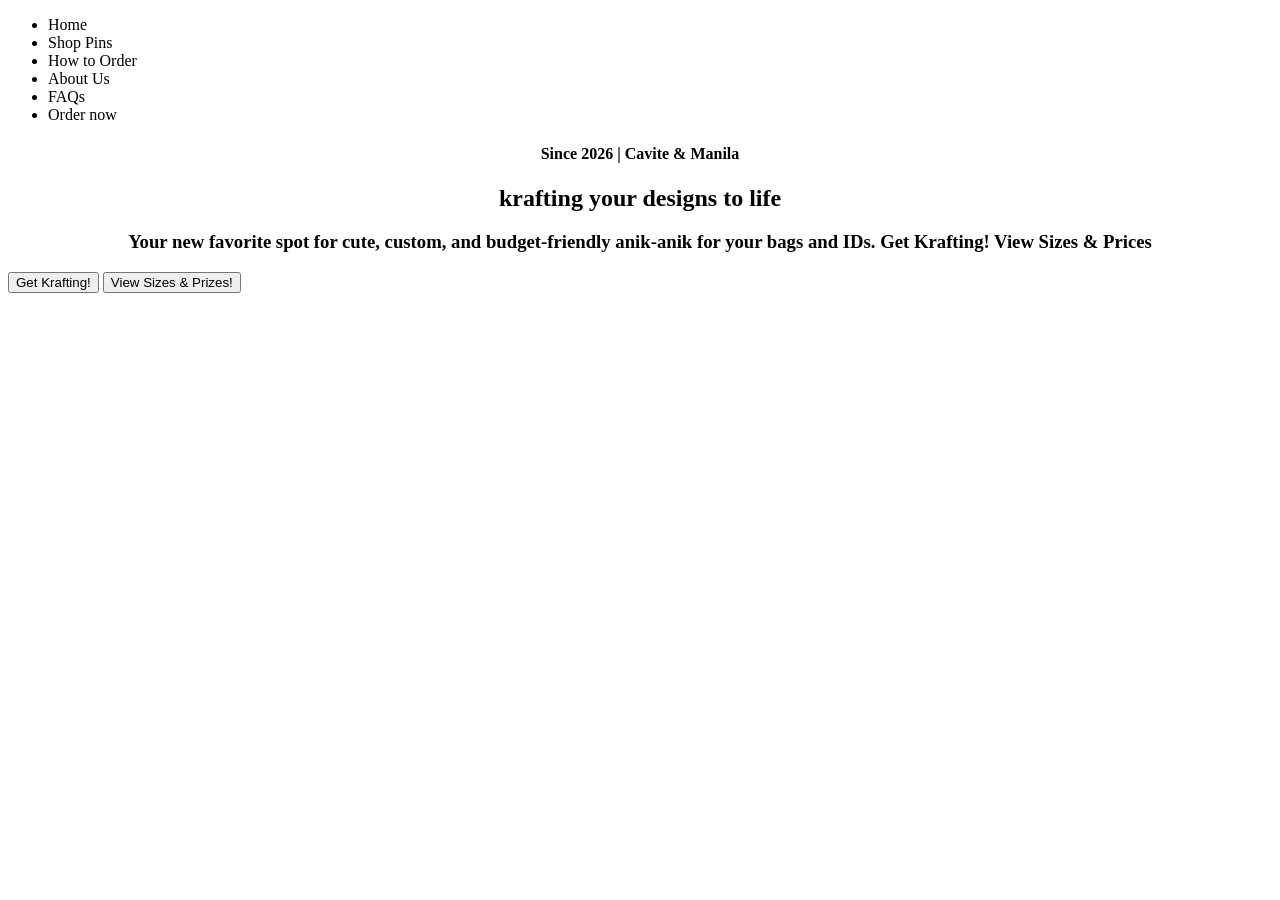
==== index.html @ 470f443e "Created HTML for 'Home' page + landing pages for navigation" ====
<!DOCTYPE html>
<html lang="en">
<head>
    <meta charset="UTF-8">
    <meta name="viewport" content="width=device-width, initial-scale=1.0">
    <title>kraft n' pins</title>
</head>
<body>
    <header>
        <nav>
            <ul id="navig">
                <li><a href="Home.html"></a>Home</li>
                <li><a href="Shop.html"></a>Shop Pins</li>
                <li><a href="HowOrder.html"></a>How to Order</li>
                <li><a href="About.html"></a>About Us</li>
                <li><a href="FAQ.html"></a>FAQs</li>
                <li><a href="OrderNow.html"></a>Order now</li>
            </ul>
        </nav>
    </header>

    <section>
        <h4 align="center">Since 2026 | Cavite & Manila</h4>
        <h1 align="center">krafting your designs to life</h1>
        <h3 align="center">Your new favorite spot for cute, custom, 
            and budget-friendly anik-anik for your bags and IDs. 
            Get Krafting! View Sizes & Prices</h3>
        <button align="center">Get Krafting!</button>
        <button align="center">View Sizes & Prizes!</button>
    </section>

</body>
</html>
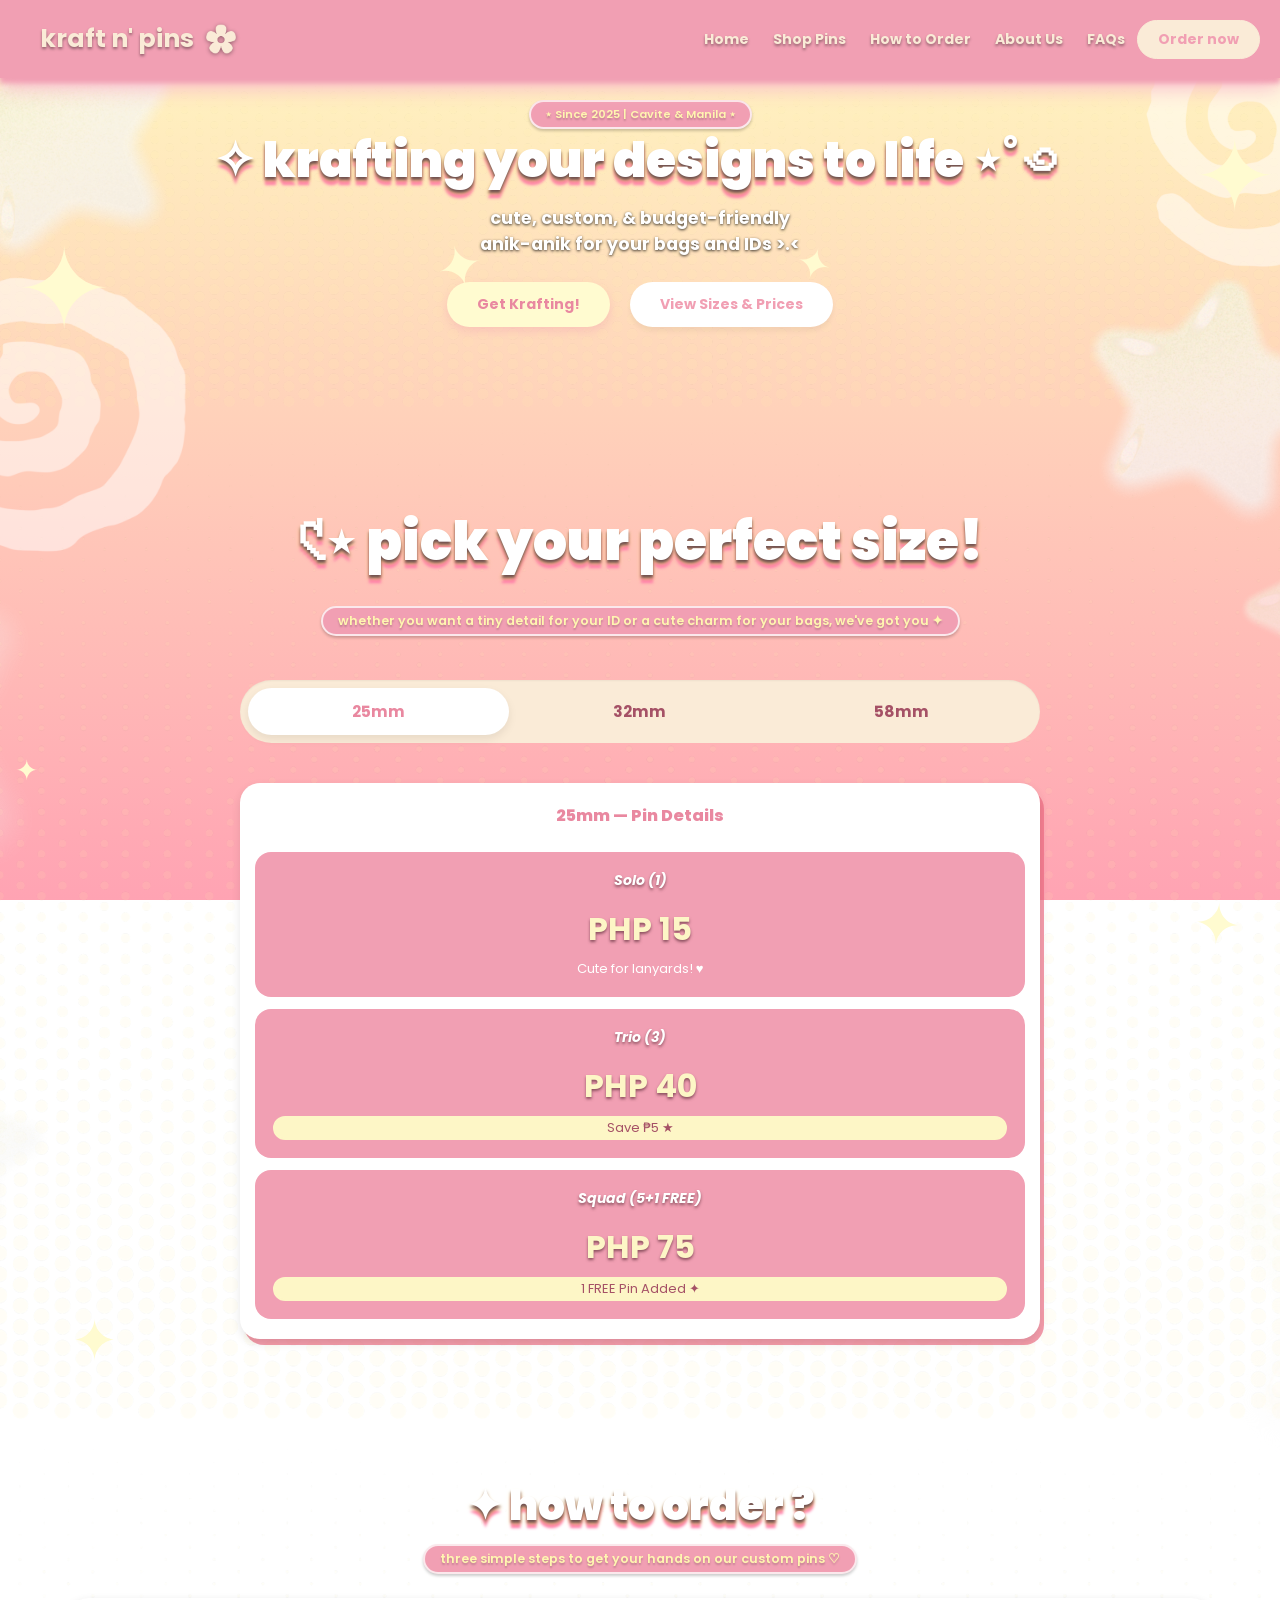
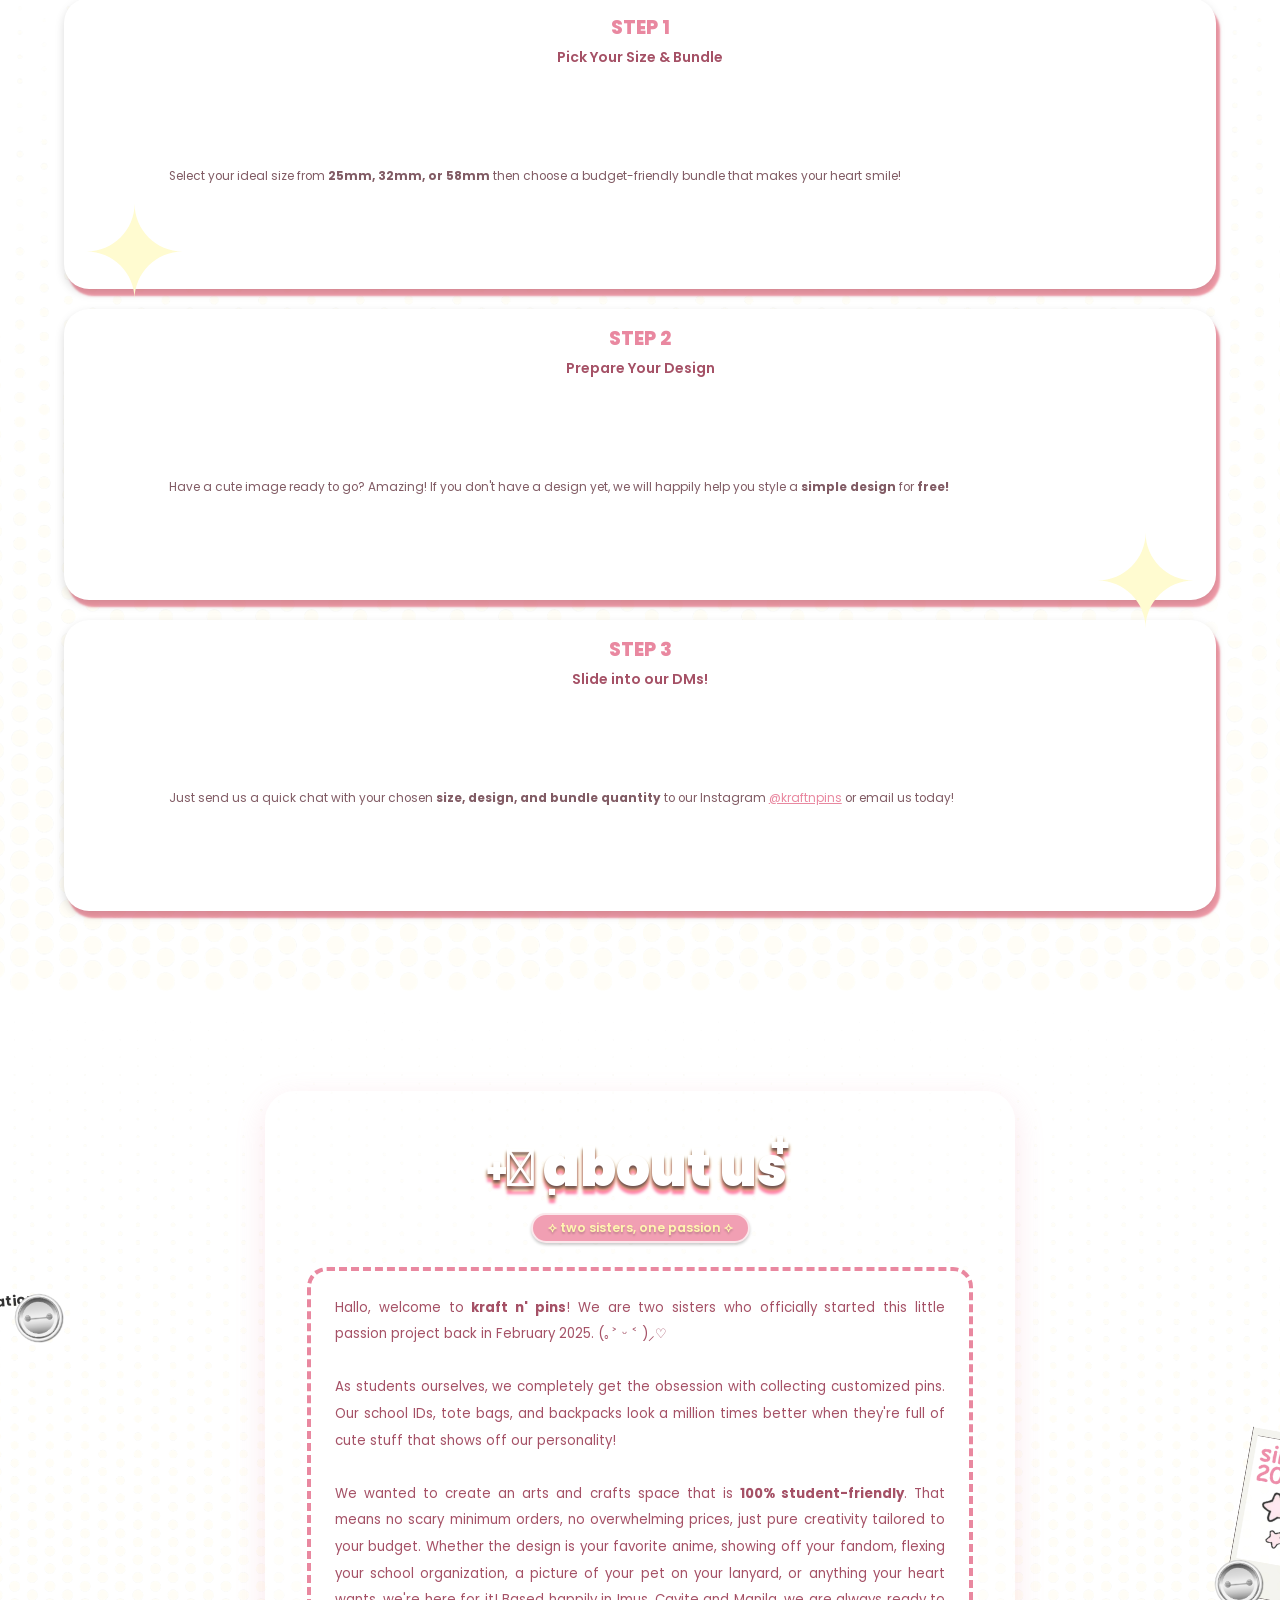
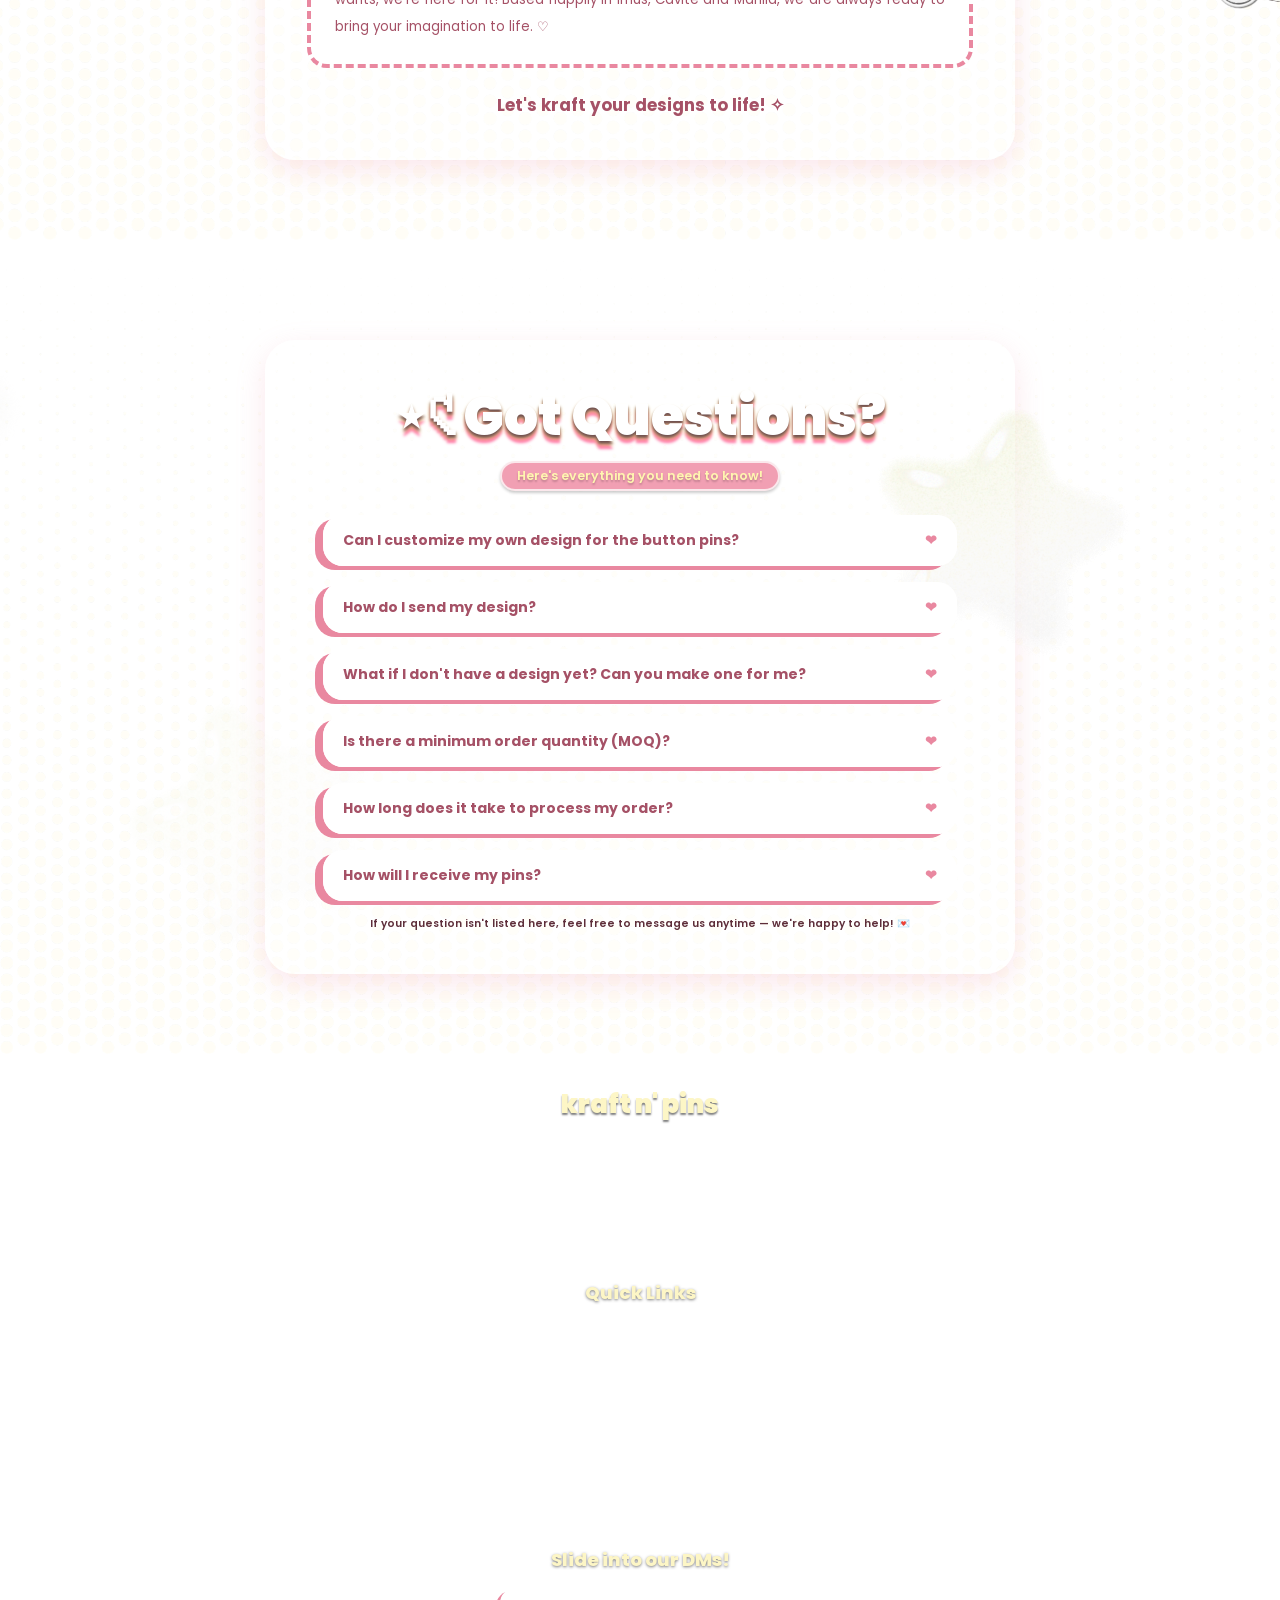
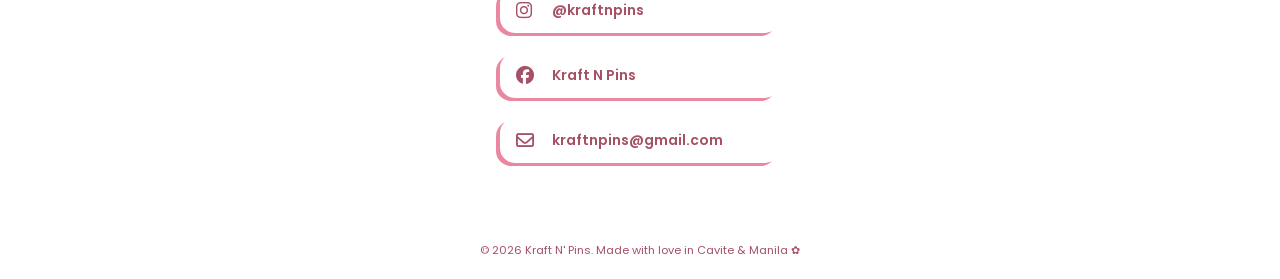
==== commit a0e7078b: "Rename A-Home.html to index.html" ====
--- a/index.html
+++ b/index.html
@@ -4,30 +4,497 @@
     <meta charset="UTF-8">
     <meta name="viewport" content="width=device-width, initial-scale=1.0">
     <title>kraft n' pins</title>
+    <link rel="stylesheet" href="G-design.css">
+    <link href="https://fonts.googleapis.com/css2?family=Poppins:ital,wght@0,100;0,200;0,300;0,400;0,500;0,600;0,700;0,800;0,900;1,100;1,200;1,300;1,400;1,500;1,600;1,700;1,800;1,900&display=swap" rel="stylesheet">
+    <link href="https://fonts.cdnfonts.com/css/new-smile" rel="stylesheet">
+    <link rel="stylesheet" href="https://cdnjs.cloudflare.com/ajax/libs/font-awesome/6.4.0/css/all.min.css">
+    <link rel="icon" type="png" href="images/flower.png">
 </head>
 <body>
+
     <header>
-        <nav>
-            <ul id="navig">
-                <li><a href="Home.html"></a>Home</li>
-                <li><a href="Shop.html"></a>Shop Pins</li>
-                <li><a href="HowOrder.html"></a>How to Order</li>
-                <li><a href="About.html"></a>About Us</li>
-                <li><a href="FAQ.html"></a>FAQs</li>
-                <li><a href="OrderNow.html"></a>Order now</li>
+        <nav class="navbar">
+            <ul>
+                <li>
+                    <a href="#home" id="brandname">
+                        <b>kraft n' pins</b>
+                        <img id="flower-logo" src="images/flower.png" alt="Flower Logo">
+                    </a>
+                </li>
+
+                <li><a href="#home" class="active">Home</a></li>
+                <li><a href="#shop">Shop Pins</a></li>
+                <li><a href="#how-to-order">How to Order</a></li>
+                <li><a href="#about">About Us</a></li>
+                <li><a href="#faq">FAQs</a></li>
+                <li><a href="#how-to-order" id="ordernow">Order now</a></li>
             </ul>
         </nav>
     </header>
-
-    <section>
-        <h4 align="center">Since 2026 | Cavite & Manila</h4>
-        <h1 align="center">krafting your designs to life</h1>
-        <h3 align="center">Your new favorite spot for cute, custom, 
-            and budget-friendly anik-anik for your bags and IDs. 
-            Get Krafting! View Sizes & Prices</h3>
-        <button align="center">Get Krafting!</button>
-        <button align="center">View Sizes & Prizes!</button>
-    </section>
+    
+
+    <main id="home" class="section-container">
+        <div class="bg-deco1">
+            <img src="images/starpic.png" alt="decoration">
+        </div>
+        <div class="bg-deco2">
+            <img src="images/starpic.png" alt="decoration">
+        </div>
+
+        <div class="sparkle-deco1">
+            <svg xmlns="http://www.w3.org/2000/svg" viewBox="0 0 24 24" fill="currentColor">
+                <path d="M12 2c0 5.523 4.477 10 10 10-5.523 0-10 4.477-10 10-0-5.523-4.477-10-10-10 5.523 0 10-4.477 10-10z"/>
+            </svg>
+        </div>
+        <div class="sparkle-deco2">
+            <svg xmlns="http://www.w3.org/2000/svg" viewBox="0 0 24 24" fill="currentColor">
+                <path d="M12 2c0 5.523 4.477 10 10 10-5.523 0-10 4.477-10 10-0-5.523-4.477-10-10-10 5.523 0 10-4.477 10-10z"/>
+            </svg>
+        </div>
+        <div class="sparkle-big3">
+            <svg xmlns="http://www.w3.org/2000/svg" viewBox="0 0 24 24" fill="currentColor">
+                <path d="M12 2c0 5.523 4.477 10 10 10-5.523 0-10 4.477-10 10-0-5.523-4.477-10-10-10 5.523 0 10-4.477 10-10z"/>
+            </svg>
+        </div>
+        
+        <div class="sparkle-big4">
+            <svg xmlns="http://www.w3.org/2000/svg" viewBox="0 0 24 24" fill="currentColor">
+                <path d="M12 2c0 5.523 4.477 10 10 10-5.523 0-10 4.477-10 10-0-5.523-4.477-10-10-10 5.523 0 10-4.477 10-10z"/>
+            </svg>
+        </div>
+
+        <div class="swirl-deco1">
+            <img src="images/swirl.png" alt="decoration">
+        </div>
+
+        <div class="swirl-deco2">
+            <img src="images/swirl.png" alt="decoration">
+        </div>
+
+        <section class="hero-content">
+            <h4 class="est"> ⋆  Since 2025 | Cavite & Manila  ⋆ </h4>
+            <h1 class="heading">✧ krafting your designs to life ⋆˚꩜</h1>
+            <h3 class="description"> cute, custom, & budget-friendly 
+            <br> anik-anik for your bags and IDs >.< </h3>
+
+            <div class="button-container">
+                <a href="#how-to-order" class="btn btn-yellow">Get Krafting!</a>
+                <a href="#shop" class="btn btn-white">View Sizes & Prices</a>
+            </div>
+        </section> 
+    </main>
+
+    <main id="shop" class="section-container">
+        <section class="shop">
+            <h1 class="heading-secondary"> 𑣲⋆ pick your perfect size!</h1>
+            <h4 class="subheading-text">whether you want a tiny detail for your ID or a cute charm for your bags, we've got you ✦</h4>
+            
+            <!--BACKGROUND DESIGNS (SHOP PINS)-->
+
+            <div class="star-shop">
+                <img src="images/starpic.png" alt="decoration">
+            </div>
+
+            <div class="star2-shop">
+                <img src="images/starpic.png" alt="decoration">
+            </div>
+
+            <div class="star3-shop">
+                <img src="images/starpic.png" alt="decoration">
+            </div>
+
+            <div class="star4-shop">
+                <img src="images/starpic.png" alt="decoration">
+            </div>
+
+            <div class="sparkle-shop">
+                <svg xmlns="http://www.w3.org/2000/svg" viewBox="0 0 24 24" fill="currentColor">
+                    <path d="M12 2c0 5.523 4.477 10 10 10-5.523 0-10 4.477-10 10-0-5.523-4.477-10-10-10 5.523 0 10-4.477 10-10z"/>
+                </svg>
+            </div>
+
+            <div class="sparkle2-shop">
+                <svg xmlns="http://www.w3.org/2000/svg" viewBox="0 0 24 24" fill="currentColor">
+                    <path d="M12 2c0 5.523 4.477 10 10 10-5.523 0-10 4.477-10 10-0-5.523-4.477-10-10-10 5.523 0 10-4.477 10-10z"/>
+                </svg>
+            </div>
+
+            <div class="sparkle3-shop">
+                <svg xmlns="http://www.w3.org/2000/svg" viewBox="0 0 24 24" fill="currentColor">
+                    <path d="M12 2c0 5.523 4.477 10 10 10-5.523 0-10 4.477-10 10-0-5.523-4.477-10-10-10 5.523 0 10-4.477 10-10z"/>
+                </svg>
+            </div>
+
+            <div class="sparkle4-shop">
+                <svg xmlns="http://www.w3.org/2000/svg" viewBox="0 0 24 24" fill="currentColor">
+                    <path d="M12 2c0 5.523 4.477 10 10 10-5.523 0-10 4.477-10 10-0-5.523-4.477-10-10-10 5.523 0 10-4.477 10-10z"/>
+                </svg>
+            </div>
+
+            <div class="sizes">
+                <div class="radio-25">
+                    <input type="radio" id="25" name="size" value="25" checked>
+                    <label for="25">25mm</label>
+                </div>
+
+                <div class="radio-32">
+                    <input type="radio" id="32" name="size" value="32">
+                    <label for="32">32mm</label>
+                </div>
+
+                <div class="radio-58">
+                    <input type="radio" id="58" name="size" value="58">
+                    <label for="58">58mm</label>
+                </div>
+            </div>
+
+            <div class="sizes-popup">
+                <div class="pop-box pop-25">
+                    <h3>25mm — Pin Details</h3>
+
+                <div class="qty-box">
+                    <!--SOLO BOX-->
+                    <div class="pop-25-solo">
+                        <p id="qty"><b>Solo (1)</b></p>
+                        <p id="amount">PHP 15</p>
+                        <p id="qty-descrip">Cute for lanyards! ♥ </p>
+                    </div>
+
+                    <!--TRIO BOX-->
+                    <div class="pop-25-trio">
+                        <p id="qty"><b>Trio (3)</b></p>
+                        <p id="amount">PHP 40</p>
+                        <p id="savings"> Save ₱5 ★ </p>
+                    </div>
+
+                    <!--SQUAD BOX-->
+                    <div class="pop-25-squad">
+                        <p id="qty"><b>Squad (5+1 FREE)</b></p>
+                        <p id="amount">PHP 75</p>
+                        <p id="savings"> 1 FREE Pin Added ✦ </p>
+                    </div>
+                </div>
+
+                </div>
+
+
+                <div class="pop-box pop-32">
+                    <h3>32mm — Pin Details</h3>
+                
+                <div class="qty-box">
+                    <!--SOLO BOX-->
+                    <div class="pop-32-solo">
+                        <p id="qty"><b>Solo (1)</b></p>
+                        <p id="amount">PHP 20</p>
+                        <p id="qty-descrip">For your IDs & bags! ♥ </p>
+                    </div>
+
+                    <!--DUO BOX-->
+                    <div class="pop-32-duo">
+                        <p id="qty"><b>Duo (2)</b></p>
+                        <p id="amount">PHP 35</p>
+                        <p id="savings"> Save ₱5 ★ </p>
+                    </div>
+
+                    <!--SQUAD BOX-->
+                    <div class="pop-32-squad">
+                        <p id="qty"><b>Squad (5+1 FREE)</b></p>
+                        <p id="amount">PHP 100</p>
+                        <p id="savings"> 1 FREE Pin Added ✦ </p>
+                    </div>
+                </div>
+
+                </div>
+
+                <div class="pop-box pop-58">
+                    <h3>58mm — Pin Details</h3>
+                    
+                    <div class="qty-box">
+                    <!--SOLO BOX-->
+                    <div class="pop-58-solo">
+                        <p id="qty"><b>Solo (1)</b></p>
+                        <p id="amount">PHP 25</p>
+                        <p id="qty-descrip">Perfect for backpacks! ♥ </p>
+                    </div>
+
+                    <!--DUO BOX-->
+                    <div class="pop-58-duo">
+                        <p id="qty"><b>Duo (2)</b></p>
+                        <p id="amount">PHP 45</p>
+                        <p id="savings"> Save ₱5 ★ </p>
+                    </div>
+
+                    <!--SQUAD BOX-->
+                    <div class="pop-58-squad">
+                        <p id="qty"><b>Squad (5+1 FREE)</b></p>
+                        <p id="amount">PHP 125</p>
+                        <p id="savings"> 1 FREE Pin Added ✦ </p>
+                    </div>
+                </div>
+                </div>
+                
+            </div>
+        </section>
+    </main>
+
+    <main id="how-to-order" class="section-container order-layout">
+        <section class="order-intro">
+            <h1 class="how-to-order-title">✦  how to order ?</h1>
+            <h4 class="how-to-order-badge">three simple steps to get your hands on our custom pins ♡ </h4>
+        </section>
+
+            <div class="swirl-order">
+                <img src="images/swirl.png" alt="decoration">
+            </div>
+
+            <div class="swirl2-order">
+                <img src="images/swirl.png" alt="decoration">
+            </div>
+
+            <div class="sparkle-order">
+                <svg xmlns="http://www.w3.org/2000/svg" viewBox="0 0 24 24" fill="currentColor">
+                    <path d="M12 2c0 5.523 4.477 10 10 10-5.523 0-10 4.477-10 10-0-5.523-4.477-10-10-10 5.523 0 10-4.477 10-10z"/>
+                </svg>
+            </div>
+
+            <div class="sparkle2-order">
+                <svg xmlns="http://www.w3.org/2000/svg" viewBox="0 0 24 24" fill="currentColor">
+                    <path d="M12 2c0 5.523 4.477 10 10 10-5.523 0-10 4.477-10 10-0-5.523-4.477-10-10-10 5.523 0 10-4.477 10-10z"/>
+                </svg>
+            </div>
+
+            <div class="pinkpin-order">
+                <img src="images/pinkpin.png" alt="decoration">
+            </div>
+
+            <div class="yellowpin-order">
+                <img src="images/yellowpin.png" alt="decoration">
+            </div>
+        
+        <section class="circle-row">
+            <div class="solid-circle">
+                <i class="fa-solid fa-arrow-pointer step-icon"></i>
+            </div>
+            <div class="solid-circle">
+                <i class="fa-solid fa-image step-icon"></i>
+            </div>
+            <div class="solid-circle">
+                <i class="fa-solid fa-paper-plane step-icon"></i>
+            </div>
+        </section>
+        
+        <section class="boxes-row">
+            <div class="box"> 
+                <h3 class="steps">STEP 1</h3>
+                <p class="step-title"> Pick Your Size & Bundle</p>
+                <p class="order-description">Select your ideal size from <b>25mm, 32mm, or 58mm</b> then choose a budget-friendly bundle that makes your heart smile! </p>
+            </div>
+            <div class="box">
+                <h3 class="steps">STEP 2</h3>
+                <p class="step-title">Prepare Your Design</p>
+                <p class="order-description">Have a cute image ready to go? Amazing! If you don't have a design yet, we will happily help you style a <b>simple design</b> for <b>free!</b></p>
+            </div>
+            <div class="box">
+                <h3 class="steps">STEP 3</h3>
+                <p class="step-title">Slide into our DMs!</p>
+                <p class="order-description"> Just send us a quick chat with your chosen <b>size, design, and bundle quantity</b> to our Instagram <a id="socials" href="https://ig.me/m/kraftnpins?text=Hi!%20I'd%20like%20to%20order%20a%20custom%20pin!" target="_blank" rel="noopener noreferrer">@kraftnpins</a> or email us today!</b></p>
+            </div>
+        </section>
+    </main>
+
+    <main id="about" class="section-container text-layout">
+        <section class="center-text-block">
+            <h1 class="heading-secondary">˖𓍢ִ about us ໋</h1>
+            <h4 class="subheading-accent">⟡ two sisters, one passion ⟡</h4>
+            <div class="paragraph-container">
+                <p> Hallo, welcome to <b>kraft n' pins</b>! We are two sisters who officially started this little passion project back in February 2025.  (｡˃ ᵕ ˂ )⸝♡
+                    
+                    <br><br>
+
+                    As students ourselves, we completely get the obsession with collecting customized pins. Our school IDs, tote bags, and backpacks look a million times better when they're full of cute stuff that shows off our personality!
+                    
+                    <br><br>
+                    
+                    We wanted to create an arts and crafts space that is <b>100% student-friendly</b>. That means no scary minimum orders, no overwhelming prices, just pure creativity tailored to your budget.
+                    Whether the design is your favorite anime, showing off your fandom, flexing your school organization, a picture of your pet on your lanyard, or anything your heart wants, we're here for it! Based happily in Imus, Cavite and Manila, we are always ready to bring your imagination to life.</b> ♡
+                </p>
+            </div>
+
+            <p id="end-statement"><b>Let's kraft your designs to life! ✧</p>
+
+            <div class="polaroid-about">
+                <img src="images/polaroid.png" alt="decoration">
+            </div>
+
+            <div class="backpin-about">
+                <img src="images/backpin.png" alt="decoration">
+            </div>
+
+             <div class="backpin2-about">
+                <img src="images/backpin.png" alt="decoration">
+            </div>
+
+            <div class="est-about">
+                <img src="images/est.png" alt="decoration">
+            </div>
+
+            <div class="arrow-about">
+                <img src="images/arrow.png" alt="decoration">
+            </div>
+
+            <div class="arrow2-about">
+                <img src="images/arrow.png" alt="decoration">
+            </div>
+        </section>
+    </main>
+
+    <main id="faq" class="section-container text-layout">
+        <section class="center-text-block">
+            <h1 class="heading-secondary">⋆𑣲 Got Questions?</h1>
+            <h4 class="subheading-accent">Here's everything you need to know!</h4>
+
+            <div class="accordion">
+                <details>
+                    <summary>Can I customize my own design for the button pins?</summary>
+                    <div class="faq-content">
+                        <div class="faq-item">
+                            Absolutely! That's the whole point of this business — to bring your ideas to life! You can send us your <b>own design, logo, photo, or concept</b>, and we'll turn it into a button pin made just for you.
+                        </div>
+                    </div>
+                </details>
+            
+                <details>
+                    <summary>How do I send my design?</summary>
+                    <div class="faq-content">
+                        <div class="faq-item">
+                            You can send your design to our <b>Instagram:<a id="socials" href="https://www.instagram.com/kraftnpins/" target="_blank">@kraftnpins</a> or Email: <a id="socials" href="https://mail.google.com/mail/?view=cm&to=kraftnpins@gmail.com&su=Custom%20Button%20Pins%20Inquiry" target="_blank"><b></b>kraftnpins@gmail.com</b></a>. We accept direct files in PNG, JPEG, or even files stored in Google Drive. Make sure your image is <b>clear and high-quality</b> to get the best results!
+                        </div>
+                    </div>
+                </details>
+
+                <details>
+                    <summary>What if I don't have a design yet? Can you make one for me?</summary>
+                    <div class="faq-content">
+                        <div class="faq-item">
+                            Yes! We offer <b>basic design services for free</b>. Just tell us your concept or theme, and we'll help create it for you. For more <b>complex designs</b>, an <b>additional fee</b> may apply.
+                        </div>
+                    </div>
+                </details>
+
+                <details>
+                    <summary>Is there a minimum order quantity (MOQ)?</summary>
+                    <div class="faq-content">
+                        <div class="faq-item">
+                            <b>No minimum for standard orders</b> — you can order even just one single pin! For <b>bulk/custom event orders</b> (giveaways, school/org merch), message us for discounted bundle pricing!
+                        </div>
+                    </div>
+                </details>
+
+                <details>
+                    <summary>How long does it take to process my order?</summary>
+                    <div class="faq-content">
+                        <div class="faq-item">✦  <b>Standard orders:</b> 1-2 business days. 
+                                            <br>
+                                            ✦  <b>Bulk orders:</b> 5-10 business days (depends on quantity).
+                                            <br>
+                                            ✦  <b>Rush orders?</b> Let us know and we'll try our absolute best to accommodate you!
+                        </div>
+                    </div>
+                </details>
+                
+                <details>
+                    <summary>How will I receive my pins?</summary>
+                    <div class="faq-content">
+                        <div class="faq-item">✦  <b>School/Nearby Meet-ups:</b> Catch us around our regular spots in Imus, Cavite, or Manila for zero-cost handling! 
+                                            <br>
+                                            ✦  <b>Same-Day Couriers:</b> Lalamove or Grab for nearby areas if you need your pins ASAP. 
+                                            <div id="note">❗ <b>NOTE: Shipping or delivery fees are <ins>paid by the buyer</ins> and will vary depending on your location and chosen courier ❗</b></div>
+                        </div>
+                    </div>
+                </details>
+                
+            <h4 class="faq-footer">If your question isn't listed here, feel free to message us anytime — we're happy to help! 💌</h4>
+            
+            <div class="star-faq">
+                <img src="images/starpic.png" alt="decoration">
+            </div>
+
+            <div class="star2-faq">
+                <img src="images/starpic.png" alt="decoration">
+            </div>
+
+            <div class="star3-faq">
+                <img src="images/starpic.png" alt="decoration">
+            </div>
+
+            <div class="star4-faq">
+                <img src="images/starpic.png" alt="decoration">
+            </div>
+
+            <div class="star4-faq">
+                <img src="images/starpic.png" alt="decoration">
+            </div>
+
+            <div class="questionmark-faq">
+                <i class="fa-solid fa-question"></i>
+            </div>
+
+            <div class="questionmark2-faq">
+                <i class="fa-solid fa-question"></i>
+            </div>
+
+
+        </section>
+    </main>
+
+    <footer> 
+        <div class="footer-content">
+            <div class="brandname-details">
+                <a id="brandname-footer" href="#home">kraft n' pins</a>
+                <p>Krafting your designs to life!</p>
+                <p>Budget-friendly custom button pins for students ⋆˙⟡</p>
+                <br>
+                <p id="emoticon">⚞^. .^⚟</p>
+            </div>
+
+            <div class="quick-links">
+                <p class="name-footer">Quick Links</p>
+                <ul>
+                    <li><a href="#home">Home</a></li>
+                    <li><a href="#shop">Shop Pins</a></li>
+                    <li><a href="#how-to-order">How to Order</a></li>
+                    <li><a href="#about">About Us</a></li>
+                    <li><a href="#faq">FAQs</a></li>
+                </ul>
+            </div>
+
+            <div class="social-details">
+                <p class="name-footer">Slide into our DMs!</p>
+                <ul>
+                    <li class="contacts-item">
+                        <a href="https://www.instagram.com/kraftnpins/" target="_blank" rel="noopener noreferrer">
+                            <i class="fa-brands fa-instagram"></i>@kraftnpins
+                        </a>
+                    </li>
+                    <li class="contacts-item">
+                        <a href="https://www.facebook.com/profile.php?id=61579413127452" target="_blank" rel="noopener noreferrer">
+                            <i class="fa-brands fa-facebook"></i>Kraft N Pins
+                        </a>
+                    </li>
+                    <li class="contacts-item">
+                        <a href="https://mail.google.com/mail/?view=cm&to=kraftnpins@gmail.com&su=Custom%20Button%20Pins%20Inquiry" target="_blank" rel="noopener noreferrer">
+                            <i class="fa-regular fa-envelope"></i>kraftnpins@gmail.com
+                        </a>
+                    </li>
+                </ul>
+            </div>
+        </div>
+
+        <div class="footer-end">
+            <p>© 2026 Kraft N' Pins. Made with love in Cavite & Manila ✿</p>
+        </div>
+    </footer>
+    
 
 </body>
-</html>+</html>
--- a/G-design.css
+++ b/G-design.css
@@ -0,0 +1,1780 @@
+/* GLOBAL STYLES */
+* {
+    box-sizing: border-box; 
+    margin: 0;
+    padding: 0;
+}
+
+html {
+    scroll-behavior: smooth;
+    font-size: 16px; 
+    
+    /* 1. FIX: Keeps the layout perfectly locked horizontally */
+    overflow-x: hidden; 
+}
+
+body {
+    background-image: linear-gradient(#fff9c0, #ffa3b3);
+    background-attachment: fixed;
+    font-family: "Poppins", sans-serif;
+    
+    /* 2. FIX: Safety fallback to kill the jumping horizontal scrollbar completely */
+    overflow-x: hidden; 
+    width: 100%;
+}
+
+/* NAVBAR */
+
+header {
+    position: fixed;
+    top: 0;
+    left: 0;
+    width: 100%;
+    z-index: 1000;
+}
+
+.navbar ul {
+    list-style-type: none;
+    background-color: #f19fb3;
+    box-shadow: 0px 5px 5px #f19fb3, 0px 10px 20px #fabbcb;
+    margin: 0;
+    padding: 0 20px; 
+    display: flex; 
+    align-items: center;
+}
+
+.navbar ul li:first-child {
+    font-size: 25px;
+    margin-right: auto;
+    font-weight: 200;
+    text-shadow: 2px 2px 2px rgba(0, 0, 0, 0.5);
+}
+
+#brandname {
+    display: flex;
+    align-items: center; 
+    text-decoration: none;
+    gap: 12px; 
+    padding: 20px;
+}
+
+#brandname:hover {
+    background-color: transparent; 
+    transform: scale(1.08);
+    
+}
+
+#flower-logo {
+    display: block;
+    width: 30px;
+    height: auto;
+    filter: drop-shadow(0px 1px 2px rgba(0, 0, 0, 0.397)); 
+    animation: myRotate 5s linear infinite;
+}
+
+@keyframes myRotate {
+    0% { 
+        transform: rotate(0deg); 
+    }
+    100% { 
+        transform: rotate(360deg); 
+    } 
+}
+
+.navbar a {
+    color: antiquewhite;
+    text-decoration: none;
+    text-shadow: 0px 2px 3px rgba(0, 0, 0, 0.397);
+    font-weight: 700;
+    padding: 20px;
+    display: block;
+    text-align: center;
+    transition: transform 0.2s ease;
+}
+
+.navbar a:hover {
+    transform: scale(1.05);
+    color: #fdf6c6;
+    text-shadow: 0px 2px 3px rgba(0, 0, 0, 0.397);
+}
+
+#ordernow {
+    color: #f19fb3;
+    text-shadow: none;
+    border: 1px solid #faebd7;
+    background-color: antiquewhite;
+    border-radius: 50px;
+    padding: 8px 20px;
+    display: inline-block;
+}
+
+#ordernow:hover {
+    color: #f19fb3;
+    text-shadow: none;
+    border: 1px solid rgb(255, 255, 255);
+    background-color: rgb(255, 255, 255);
+    box-shadow: 0px 2px 3px rgba(0, 0, 0, 0.2);
+}
+
+/* COMPONENT SECTION CONTAINER */
+.section-container {
+    display: flex;
+    justify-content: center; 
+    align-items: center;     
+    min-height: 100vh; 
+    width: 100%;
+    position: relative; 
+    overflow: visible;
+    padding-top: 80px; /* Revised slightly to look better on compact monitors */
+}
+
+.section-container::before {
+    content: "";
+    position: absolute;
+    top: 0;
+    left: 0;
+    width: 100%;
+    height: 100%;
+    background-image: url("images/halftone.svg");
+    background-position: bottom center; 
+    background-repeat: no-repeat;
+    background-size: cover; 
+    opacity: 0.10; 
+    z-index: 1;
+}
+
+.section-container > * {
+    position: relative;
+    z-index: 2;
+}
+
+/* BACKGROUND ACCENTS (HOME) */
+
+.bg-deco1 { 
+    position: absolute; 
+    top: 5%; 
+    left: -3%; 
+    pointer-events: none; 
+    z-index: 1; 
+}
+
+.bg-deco1 img { 
+    display: block; 
+    width: 25vw; /* Fluid scaling */
+    max-width: 400px;
+    height: auto; 
+    opacity: 0.7; 
+}
+
+.bg-deco2 { 
+    position: absolute; 
+    top: 62%; 
+    left: 80%; 
+    pointer-events: none; 
+    z-index: 1; 
+}
+
+.bg-deco2 img { 
+    display: block; 
+    width: 25vw; /* Fluid scaling */
+    max-width: 400px;
+    height: auto; 
+    opacity: 0.7; 
+    transform: rotate(25deg); 
+}
+
+.sparkle-deco1 { 
+    position: absolute; 
+    top: 56%; 
+    left: 60%; 
+    z-index: 3; 
+    color: #fffbd0; 
+    transform: rotate(16deg);
+    animation: shine 1.5s ease-in-out infinite; 
+}
+
+.sparkle-deco1 svg { 
+    width: 3vw;
+    max-width: 60px; 
+    height: auto; 
+    user-select: none; 
+}
+
+.sparkle-deco2 { 
+    position: absolute; 
+    top: 56%; 
+    left: 36%; 
+    z-index: 3; 
+    color: #fffbd0; 
+    transform: rotate(-16deg);
+    animation: shine 1.5s ease-in-out infinite; 
+    animation-delay: 0.75s; 
+}
+
+.sparkle-deco2 svg { 
+    width: 4vw;
+    max-width: 60px; 
+    height: auto; 
+    user-select: none; 
+}
+
+.sparkle-big3 { 
+    position: absolute; 
+    top: 53%; 
+    left: 3%; 
+    z-index: 3; 
+    color: #fffbd0; 
+    animation: shine 2.5s ease-in-out infinite; 
+    animation-delay: 0.75s; 
+}
+
+.sparkle-big3 svg { 
+    width: 10vw;
+    max-width: 180px; 
+    height: auto; 
+    user-select: none; 
+}
+
+.sparkle-big4 { 
+    position: absolute; 
+    top: 28%; 
+    left: 91%; 
+    z-index: 3; 
+    color: #fffbd0; 
+    animation: shine 2.5s ease-in-out infinite; 
+    animation-delay: 0.75s; 
+}
+
+.sparkle-big4 svg { 
+    width: 9vw;
+    max-width: 160px; 
+    height: auto; 
+    user-select: none; 
+}
+
+@keyframes shine {
+    0%, 100% { 
+        opacity: 1; 
+        filter: drop-shadow(0 0 3px #fffbd0); 
+    }
+    50% { 
+        opacity: 0.2; 
+        filter: drop-shadow(0 0 0px transparent); 
+    }
+}
+
+.swirl-deco1 { 
+    position: absolute; 
+    top: 59%; 
+    left: -5%; 
+    pointer-events: none; 
+}
+
+.swirl-deco1 img { 
+    display: block; 
+    width: 28vw;
+    max-width: 450px; 
+    opacity: 0.5; 
+    animation: mySwirl 5s linear infinite; 
+}
+
+.swirl-deco2 { 
+    position: absolute; 
+    top: 3%; 
+    left: 85%; 
+}
+
+.swirl-deco2 img { 
+    display: block; 
+    width: 26vw;
+    max-width: 420px; 
+    opacity: 0.5; 
+    animation: mySwirl2 5s linear infinite; 
+}
+
+@keyframes mySwirl { 
+    0% { 
+        transform: rotate(0deg); 
+    } 
+    100% { 
+        transform: rotate(360deg); 
+    } 
+}
+
+@keyframes mySwirl2 { 
+    0% { transform: rotate(0deg); } 
+    100% { transform: rotate(-360deg); } 
+}
+
+/* HERO ELEMENTS */
+.heading {
+    font-size: 4.5rem; 
+    font-weight: 990;
+    color: #ffffff;
+    text-shadow: 0px 3px 3px rgb(112, 80, 80), 0px 4px 4px rgb(255, 212, 127), 0px 8px 3px rgb(255, 119, 173);
+    text-align: center;
+    margin-bottom: 12px; 
+    line-height: 1.3; 
+}
+
+.est {
+    font-size: 0.8rem;
+    font-weight: 600;
+    color: #fff6b0;
+    box-shadow: 0px 2px 3px rgba(0, 0, 0, 0.2); 
+    text-shadow: 0px 2px 2px rgba(0, 0, 0, 0.2); 
+    border: 2px solid rgba(255, 255, 255, 0.756);
+    background-color: #f19fb3;
+    border-radius: 20px;
+    text-align: center;
+    padding: 4px 14px;
+    width: fit-content;
+    margin: 0 auto;
+    animation: myColor 5s ease-out infinite;
+}
+
+@keyframes myColor {
+    0%, 100% { 
+        color: #fff6b0; 
+    }
+    20% { 
+        color: #fdf6c6; 
+    }
+    40% { 
+        color: #ffffff; 
+    }
+}
+
+.description {
+    /* Revised to dynamic text units */
+    font-size: 1.25rem; 
+    font-weight: 700;
+    color: rgb(255, 255, 255);
+    text-shadow: 0px 1px 3px rgba(0, 0, 0, 0.795); 
+    text-align: center;
+    line-height: 1.5;
+}
+
+.button-container {
+    display: flex;
+    justify-content: center;
+    gap: 20px; 
+    margin-top: 25px; 
+}
+
+.btn {
+    font-size: 1rem;
+    font-weight: 700;
+    text-decoration: none;
+    text-align: center;
+    padding: 12px 30px;     
+    border-radius: 50px;   
+    transition: transform 0.2s ease, box-shadow 0.2s ease;
+}
+
+.btn-yellow { 
+    background-color: #fffbd0; 
+    color: #e988a0; 
+    box-shadow: 0px 4px 10px rgba(241, 159, 179, 0.4); 
+}
+
+.btn-white { 
+    background-color: #ffffff; 
+    color: #f19fb3; 
+    box-shadow: 0px 4px 5px rgba(0, 0, 0, 0.05); 
+}
+
+.btn-yellow:hover { 
+    transform: translateY(-2px); 
+    box-shadow: 0px 6px 15px rgba(0, 0, 0, 0.1); 
+    background-color: #fff9c0; 
+}
+
+.btn-white:hover { 
+    transform: translateY(-2px); 
+    box-shadow: 0px 6px 15px rgba(0, 0, 0, 0.1); 
+}
+
+/* SHOP SECTION SETUPS */
+.shop {
+    display: flex;
+    flex-direction: column;
+    align-items: center;
+    width: 90%;
+    max-width: 800px;
+    gap: 20px;
+}
+
+.heading-secondary {
+    font-size: 3.8rem; /* Converted from 60px to rem */
+    font-weight: 990;
+    color: #ffffff;
+    text-shadow: 0px 3px 3px rgb(112, 80, 80), 0px 4px 4px rgb(255, 212, 127), 0px 8px 3px rgb(255, 119, 173);
+    text-align: center;
+    line-height: 1.3;
+}
+
+.subheading-text {
+    font-size: 0.9rem;
+    font-weight: 600;
+    color: #fff6b0;
+    box-shadow: 0px 2px 3px rgba(0, 0, 0, 0.2); 
+    text-shadow: 0px 2px 2px rgba(0, 0, 0, 0.2); 
+
+    border: 2px solid rgba(255, 255, 255, 0.756);
+    background-color: #f19fb3;
+    border-radius: 20px;
+
+    text-align: center;
+    padding: 4px 15px;
+    width: fit-content;
+    margin: 10px auto 0 auto;
+    margin-bottom: 24px;
+    animation: myColor 5s ease-out infinite;
+}
+
+@keyframes myColor {
+    0%, 100% { 
+        color: #fff6b0; 
+    }
+    20% { 
+        color: #fdf6c6; 
+    }
+    40% { 
+        color: #ffffff; 
+    }
+}
+
+input[type="radio"]{
+    display: none;
+}
+.sizes {    
+    display: flex;
+    justify-content: space-between;
+    align-items: center;
+
+    background-color: #faebd7; 
+    border-radius: 50px;     
+    width: 100%;
+    padding: 8px;             
+    box-shadow: inset 0px 1px 2px rgba(0, 0, 0, 0.05);
+}
+
+.radio-25, .radio-32, .radio-58 {
+    display: flex;
+    justify-content: center;
+    align-items: center;
+    flex: 1;                  /* Distributes width evenly across the container */
+    border-radius: 40px;     
+    padding: 12px 0;
+    font-weight: 700;
+    font-size: 1.1rem;
+    color: #a55166;      
+    transition: all 0.1s ease-in-out;
+}
+
+.radio-25 label, .radio-32 label, .radio-58 label {
+    cursor: pointer;
+    width: 100%;
+    text-align: center;
+    user-select: none;
+}
+
+.sizes div:has(input[type="radio"]:checked) {
+    background-color: #ffffff;
+    color: #e988a0;          
+    box-shadow: 0px 4px 10px rgba(0, 0, 0, 0.08); /* Soft pop-out shadow */
+}
+
+.pop-box {
+    display: none; /* Hidden by default */
+    background-color: #ffffff;
+    border-radius: 20px;
+    padding: 20px;
+    margin-top: 20px;
+
+    width: 800px;
+    height: 250px;
+    max-width: 800px;
+    
+    box-shadow: 0px 4px 10px rgba(0, 0, 0, 0.1), 4px 6px 0px #ef6a80a8;
+    text-align: center;
+    color: #fdf6c6;
+    text-shadow: 0px 2px 3px #5e2e3ab0;
+    animation: fadeIn 0.3s ease-in-out;
+    
+}
+
+.pop-box h3 {
+    color: #e988a0;
+    margin-bottom: 24px;
+    font-weight: 800;
+    text-shadow:none;
+}
+.qty-box {
+    display: flex;             
+    justify-content: center;   
+    gap: 15px;                 
+    width: 100%;    
+    height: 150px;          
+    margin-top: 15px;        
+}
+
+.pop-25-solo, 
+.pop-25-trio, 
+.pop-25-squad {
+    flex: 1;                   /* Makes all three boxes exactly the same width */
+    max-width: 280px;         
+    background-color: #f19fb3;
+    border-radius: 16px;       
+    padding: 12px;           
+    text-align: center;      
+    
+    border: 6px solid transparent; /* Placeholder to prevent layout jumping */
+    transition: 
+        transform 1.4s cubic-bezier(0.25, 1, 0.5, 1), 
+        border-color 2.0s cubic-bezier(0.25, 1, 0.5, 1), 
+        box-shadow 1.8s cubic-bezier(0.25, 1, 0.5, 1);
+}
+
+.pop-32-solo, 
+.pop-32-duo, 
+.pop-32-squad {
+    flex: 1;                   /* Makes all three boxes exactly the same width */
+    max-width: 280px;         
+    background-color: #f19fb3;
+    border-radius: 16px;       
+    padding: 12px;           
+    text-align: center;      
+    
+    border: 6px solid transparent; /* Placeholder to prevent layout jumping */
+    transition: 
+        transform 1.4s cubic-bezier(0.25, 1, 0.5, 1), 
+        border-color 2.0s cubic-bezier(0.25, 1, 0.5, 1), 
+        box-shadow 1.8s cubic-bezier(0.25, 1, 0.5, 1);
+}
+
+.pop-58-solo, 
+.pop-58-duo, 
+.pop-58-squad {
+    flex: 1;                   /* Makes all three boxes exactly the same width */
+    max-width: 280px;         
+    background-color: #f19fb3;
+    border-radius: 16px;       
+    padding: 12px;           
+    text-align: center;      
+    
+    border: 6px solid transparent; /* Placeholder to prevent layout jumping */
+    transition: 
+        transform 1.4s cubic-bezier(0.25, 1, 0.5, 1), 
+        border-color 1.5s cubic-bezier(0.25, 1, 0.5, 1), 
+        box-shadow 1.8s cubic-bezier(0.25, 1, 0.5, 1);
+}
+
+#qty{
+    color: #ffffff;
+    font-weight: 400;
+    font-style: oblique;
+    padding-bottom: 14px;
+}
+#amount{
+    font-size: xx-large;
+    font-weight: bold;
+}
+#qty-descrip{
+    text-shadow: none;
+    font-size: small;
+    color: #ffffff;
+
+    padding-top: 6px;
+}
+#savings{
+    text-shadow: none;
+    color: #a55166;
+    font-size: small;
+
+    border: 2px solid #fdf6c6;
+    border-radius: 16px;
+    background-color: #fdf6c6;
+
+    margin-top: 6px;
+
+    animation: glow 2.5s ease-in-out infinite; 
+    animation-delay: 0.75s; 
+}
+
+@keyframes glow {
+    75%, 100% { 
+        opacity: 1; 
+        filter: drop-shadow(0 0 3px #fffbd0); 
+    }
+    100% { 
+        opacity: 1; 
+        filter: drop-shadow(0 0 0px transparent); 
+    }
+}
+
+.sizes:has(input[id="25"]:checked) ~ .sizes-popup .pop-25 {
+    display: block;
+}
+
+.sizes:has(input[id="32"]:checked) ~ .sizes-popup .pop-32 {
+    display: block;
+}
+
+.sizes:has(input[id="58"]:checked) ~ .sizes-popup .pop-58 {
+    display: block;
+}
+
+/* Subtle entry animation when switching tabs */
+@keyframes fadeIn {
+    from {
+        opacity: 0;
+        transform: translateY(10px);
+    }
+    to {
+        opacity: 1;
+        transform: translateY(0);
+    }
+}
+
+.pop-25-solo:hover,
+.pop-25-trio:hover,
+.pop-25-squad:hover,
+.pop-32-solo:hover,
+.pop-32-duo:hover,
+.pop-32-squad:hover,
+.pop-58-solo:hover,
+.pop-58-duo:hover,
+.pop-58-squad:hover{
+    transform: scale(1.05) ;
+    border: 6px solid #fdf6c6;
+    box-shadow: 2px 3px 2px #a55166cd;
+}
+
+/* BACKGROUND ACCENTS (SHOP PINS) */
+
+.star-shop{
+    position: absolute; 
+    top: 65%; 
+    right: 125%; 
+    pointer-events: none; 
+    z-index: 1; 
+}
+
+.star-shop img { 
+    display: block; 
+    width: 15vw; 
+    max-width: 400px;
+    height: auto; 
+    opacity: 0.5; 
+    transform: rotate(25deg);
+
+    animation: cuteFloat 4s ease-in-out infinite;
+}
+
+.star2-shop{
+    position: absolute; 
+    top: 2%; 
+    left: 125%; 
+    pointer-events: none; 
+    z-index: 1; 
+}
+
+.star2-shop img { 
+    display: block; 
+    width: 13vw; 
+    max-width: 400px;
+    height: auto; 
+    opacity: 0.5; 
+    transform: rotate(-5deg);
+
+    animation: cuteFloat2 4s ease-in-out infinite;
+}
+
+.star3-shop{
+    position: absolute; 
+    bottom: 50%; 
+    right: 125%; 
+    pointer-events: none; 
+    z-index: 1; 
+}
+
+.star3-shop img { 
+    display: block; 
+    width: 30vw; 
+    max-width: 400px;
+    height: auto; 
+    opacity: 0.2; 
+    transform: rotate(-5deg);
+
+}
+
+.star4-shop{
+    position: absolute; 
+    top: 70%; 
+    left: 120%; 
+    pointer-events: none; 
+    z-index: 1; 
+}
+
+.star4-shop img { 
+    display: block; 
+    width: 60vw; 
+    max-width: 400px;
+    height: auto; 
+    opacity: 0.2; 
+    transform: rotate(25deg);
+
+}
+
+@keyframes cuteFloat {
+    0% {
+        transform: rotate(25deg) translateY(0px);
+    }
+    50% {
+        transform: rotate(25deg) translateY(-30px); 
+    }
+    100% {
+        transform: rotate(25deg) translateY(0px);
+    }
+}
+
+@keyframes cuteFloat2 {
+    0% {
+        transform: rotate(-5deg) translateY(0px);
+    }
+    50% {
+        transform: rotate(-5deg) translateY(35px); 
+    }
+    100% {
+        transform: rotate(-5deg) translateY(0px);
+    }
+}
+
+
+
+.sparkle-shop{
+    position: absolute; 
+    top: 30%; 
+    right: 125%; 
+    z-index: 3; 
+    color: #fffbd0; 
+
+    animation: shine 1.5s ease-in-out infinite; 
+    animation-delay: 0.75s; 
+}
+
+.sparkle-shop svg { 
+    width: 2vw;
+    max-width: 160px; 
+    height: auto; 
+    user-select: none; 
+}
+
+.sparkle2-shop{
+    position: absolute; 
+    top: 3%; 
+    left: 145%; 
+    z-index: 3; 
+    color: #fffbd0; 
+
+    animation: shine 2.5s ease-in-out infinite; 
+    animation-delay: 0.75s; 
+}
+
+.sparkle2-shop svg { 
+    width: 2vw;
+    max-width: 160px; 
+    height: auto; 
+    user-select: none; 
+}
+
+.sparkle3-shop{
+    position: absolute; 
+    top: 97%; 
+    right: 115%; 
+    z-index: 3; 
+    color: #fffbd0; 
+
+    animation: shine 2.5s ease-in-out infinite; 
+    animation-delay: 0.75s; 
+}
+
+.sparkle3-shop svg { 
+    width: 4vw;
+    max-width: 160px; 
+    height: auto; 
+    user-select: none; 
+}
+
+.sparkle4-shop{
+    position: absolute; 
+    top: 47%; 
+    left: 119%; 
+    z-index: 3; 
+    color: #fffbd0; 
+
+    animation: shine 1.5s ease-in-out infinite; 
+    animation-delay: 0.75s; 
+}
+
+.sparkle4-shop svg { 
+    width: 4vw;
+    max-width: 160px; 
+    height: auto; 
+    user-select: none; 
+
+    transform: rotate(5deg);
+}
+
+/* HOW TO ORDER */
+.order-layout {
+    flex-direction: column;
+    gap: 40px;
+    padding-bottom: 60px;
+}
+
+.how-to-order-title {
+    font-size: 3.8rem; /* Converted from 60px to rem */
+    font-weight: 990;
+    color: #ffffff;
+    text-shadow: 0px 3px 3px rgb(112, 80, 80), 0px 4px 4px rgb(255, 212, 127), 0px 8px 3px rgb(255, 119, 173);
+    text-align: center;
+    line-height: 1.3;
+}
+
+.how-to-order-badge {
+    font-size: 0.9rem;
+    font-weight: 600;
+    color: #fff6b0;
+    box-shadow: 0px 2px 3px rgba(0, 0, 0, 0.2); 
+    text-shadow: 0px 2px 2px rgba(0, 0, 0, 0.2); 
+    border: 2px solid rgba(255, 255, 255, 0.756);
+    background-color: #f19fb3;
+    border-radius: 20px;
+    text-align: center;
+    padding: 4px 15px;
+    width: fit-content;
+    margin: 10px auto 0 auto;
+    animation: myColor 5s ease-out infinite;
+}
+
+@keyframes myColor {
+    0%, 100% { color: #fff6b0; }
+    20% { color: #fdf6c6; }
+    40% { color: #ffffff; }
+
+}
+
+.circle-row {
+    display: flex;
+    justify-content: center; 
+    align-items: center;
+    position: relative;
+    width: 100%; 
+    max-width: 900px;
+    gap: 12%; /* Switched to fluid gap percentage */
+}
+
+.circle-row::before {
+    content: "";
+    position: absolute;
+    top: 50%;
+    left: 10%;  
+    right: 10%;
+    border-top: 4px dashed #e988a0; 
+    transform: translateY(-50%);
+    z-index: -1; 
+}
+
+.solid-circle {
+    height: 120px; 
+    width: 120px;
+    background-color: #e988a0;
+    border: 7px solid #ffffff;
+    border-radius: 50%;
+    box-shadow: 0px 2px 10px #00000037, 4px 7px 2px #ef6a8049;
+    display: flex;
+    justify-content: center;
+    align-items: center;
+}
+
+.step-icon {
+    color: white;
+    font-size: 40px;
+    transition: transform 0.3s ease, color 0.3s ease;
+    cursor: pointer;
+}
+
+.solid-circle:hover .step-icon {
+    color: #fdf6c6;
+    transform: scale(1.15) rotate(-10deg);
+
+    filter: drop-shadow(0px 4px 2px rgba(0, 0, 0, 0.4));
+}
+
+.boxes-row {
+    display: flex;
+    flex-wrap: row;
+    justify-content: center; 
+    align-items: stretch;
+    width: 100%; 
+    max-width: 900px;
+    gap: 30px;
+}
+
+.box {
+    flex: 1;
+    background-color: #ffffff;
+    border-radius: 25px;
+    box-shadow: 0px 4px 10px rgba(0,0,0,0.15), 4px 7px 2px #ef6a80a8;
+    padding: 15px;
+    text-align: center;
+}
+
+.steps {
+    font-weight: 800;
+    font-size: 1.35rem;
+    color: #e988a0;
+    margin-bottom: 5px;
+}
+
+.step-title {
+    font-weight: 600;
+    color: #a55166;
+    margin-bottom: 10px;
+}
+
+.order-description {
+    text-align: justify;
+    padding: 8%;
+    font-size: 0.85rem;
+    color: #5e2e3ac8;;
+    line-height: 1.4;
+}
+
+#socials{
+    color: #e988a0;
+}
+
+/*BACKRGOUND ACCENTS (HOW TO ORDER)*/
+
+.swirl-order{
+    position: absolute; 
+    top: 4%; 
+    right: 83%; 
+    pointer-events: none; 
+    z-index: 1; 
+}
+
+.swirl-order img{
+    display: block; 
+    width: 100vw; 
+    max-width: 400px;
+    height: auto; 
+    opacity: 0.5; 
+    transform: rotate(-5deg);
+
+    animation: mySwirl2 5s linear infinite; 
+}
+
+.swirl2-order{
+    position: absolute; 
+    top: 63%; 
+    left: 83%; 
+    pointer-events: none; 
+    z-index: 1; 
+}
+
+.swirl2-order img{
+    display: block; 
+    width: 100vw; 
+    max-width: 400px;
+    height: auto; 
+    opacity: 0.5; 
+    transform: rotate(-5deg);
+
+    animation: mySwirl 5s linear infinite; 
+}
+
+.sparkle-order{
+    position: absolute; 
+    top: 32%; 
+    right: 85%; 
+    z-index: 3; 
+    color: #fffbd0; 
+
+    animation: shine 2.5s ease-in-out infinite; 
+    animation-delay: 0.75s; 
+}
+
+.sparkle-order svg { 
+    width: 9vw;
+    max-width: 160px; 
+    height: auto; 
+    user-select: none; 
+}
+
+.sparkle2-order{
+    position: absolute; 
+    top: 60%; 
+    left: 85%; 
+    z-index: 3; 
+    color: #fffbd0; 
+    
+    animation: shine 2.5s ease-in-out infinite; 
+    animation-delay: 0.75s; 
+}
+
+.sparkle2-order svg { 
+    width: 9vw;
+    max-width: 160px; 
+    height: auto; 
+    user-select: none; 
+}
+
+.pinkpin-order{
+    position: absolute; 
+    top: 33%; 
+    left: 73%; 
+    pointer-events: none; 
+    z-index: 1; 
+}
+
+.pinkpin-order img{
+    display: block; 
+    width: 5vw; 
+    max-width: 400px;
+    height: auto; 
+    opacity: 1; 
+    transform: rotate(-5deg);
+    filter:drop-shadow(3px 3px 4px rgba(0, 0, 0, 0.5));
+
+    animation: cuteFloat 5s linear infinite; 
+}
+
+.yellowpin-order{
+    position: absolute; 
+    top: 30%; 
+    right: 73%; 
+    pointer-events: none; 
+    z-index: 1; 
+}
+
+.yellowpin-order img{
+    display: block; 
+    width:5vw; 
+    max-width: 400px;
+    height: auto; 
+    opacity: 1; 
+    transform: rotate(-5deg);
+    filter:drop-shadow(3px 3px 4px rgba(0, 0, 0, 0.5));
+
+    animation: cuteFloat2 5s linear infinite; 
+}
+
+/* ABOUT & FAQ LAYOUTS */
+.text-layout {
+    flex-direction: column;
+    padding: 80px 20px;
+}
+
+.center-text-block {
+    max-width: 750px;
+    width: 100%;
+    text-align: center;
+    background: rgba(255, 255, 255, 0.4);
+    padding: 40px;
+    border-radius: 30px;
+    box-shadow: 0 10px 30px rgba(233, 136, 160, 0.2);
+    border: 2px dashed rgba(255, 255, 255, 0.7);
+}
+
+.subheading-accent {
+    font-size: 0.9rem;
+    font-weight: 600;
+    color: #fff6b0;
+
+    box-shadow: 0px 2px 3px rgba(0, 0, 0, 0.2); 
+    text-shadow: 0px 2px 2px rgba(0, 0, 0, 0.2); 
+    border: 2px solid rgba(255, 255, 255, 0.756);
+    background-color: #f19fb3;
+    border-radius: 20px;
+
+    text-align: center;
+    padding: 4px 15px;
+    width: fit-content;
+    margin: 10px auto 0 auto;
+    margin-bottom: 24px;
+
+    animation: myColor 5s ease-out infinite;
+}
+
+@keyframes myColor {
+    0%, 100% {
+        color: #fff6b0;
+    }
+    20% { 
+        color: #fdf6c6; 
+    }
+    40% { color: #ffffff; }
+}
+
+.paragraph-container p {
+    font-size: 0.95rem;
+    color: #a55166;
+    line-height: 2.0;
+    padding: 24px;
+    text-align: justify;
+
+    background-color: #ffffffe2;
+    border: 4px dashed #e988a0;
+    border-radius: 20px;
+
+}
+
+#end-statement{
+    margin-top: 24px;
+    font-size: 1.2rem;
+    text-align: center;
+    color: #a55166;
+    
+}
+.paragraph-container p:last-child {
+    margin-bottom: 0;
+}
+
+/*BACKGROUND ACCENT (ABOUT US)*/
+.polaroid-about{
+    position: absolute; 
+    top: 30%; 
+    right: 125%; 
+    pointer-events: none; 
+    z-index: 1; 
+}
+
+.polaroid-about img { 
+    display: block; 
+    width: 15vw; 
+    max-width: 400px;
+    height: auto; 
+    opacity: 0.8; 
+    transform: rotate(-5deg);
+
+    animation: picFloat 4s ease-in-out infinite;
+}
+
+.backpin-about{
+    position: absolute; 
+    top: 30%; 
+    right: 127%; 
+    pointer-events: none; 
+    z-index: 1; 
+}
+
+.backpin-about img { 
+    display: block; 
+    width: 4vw; 
+    max-width: 400px;
+    height: auto; 
+    opacity: 1; 
+    transform: rotate(-5deg);
+
+    animation: picFloat 4s ease-in-out infinite;
+}
+
+.backpin2-about{
+    position: absolute; 
+    top: 70%; 
+    left: 127%; 
+    pointer-events: none; 
+    z-index: 1; 
+}
+
+.backpin2-about img { 
+    display: block; 
+    width: 4vw; 
+    max-width: 400px;
+    height: auto; 
+    opacity: 1; 
+    transform: rotate(-5deg);
+
+    animation: picFloat2 6s ease-in-out infinite;
+}
+
+.est-about{
+    position: absolute; 
+    top: 50%; 
+    left: 127%; 
+    pointer-events: none; 
+    z-index: -1; 
+}
+
+.est-about img { 
+    display: block; 
+    width: 15vw; 
+    max-width: 400px;
+    height: auto; 
+    opacity: 0.8 ; 
+    transform: rotate(10deg);
+
+    animation: picFloat2 6s ease-in-out infinite;
+}
+
+.arrow-about{
+    position: absolute; 
+    top: 20%; 
+    right: 155%; 
+    pointer-events: none; 
+    z-index: 1; 
+}
+
+.arrow-about img { 
+    display: block; 
+    width: 15vw; 
+    max-width: 400px;
+    height: auto; 
+    opacity: 1 ; 
+    transform: rotate(-25deg);
+
+}
+
+.arrow2-about{
+    position: absolute; 
+    top: 28%; 
+    left: 155%; 
+    pointer-events: none; 
+    z-index: 1; 
+}
+
+.arrow2-about img { 
+    display: block; 
+    width: 15vw; 
+    max-width: 400px;
+    height: auto; 
+    opacity: 1 ; 
+    transform: scalex(-1);
+
+}
+
+@keyframes picFloat {
+    0% {
+        transform: rotate(-5deg) translateY(0px);
+    }
+    50% {
+        transform: rotate(-5deg) translateY(-30px); 
+    }
+    100% {
+        transform: rotate(-5deg) translateY(0px);
+    }
+}
+
+@keyframes picFloat2 {
+    0% {
+        transform: rotate(10deg) translateY(0px);
+    }
+    50% {
+        transform: rotate(10deg) translateY(-30px); 
+    }
+    100% {
+        transform: rotate(10deg) translateY(0px);
+    }
+}
+
+/*ACCORDION*/
+details {
+    margin: 16px;
+    background-color: #ffffff;
+    border-radius: 20px;
+    box-shadow: -8px 4px 0px #e988a0; 
+    overflow: hidden; 
+}
+details summary {
+    display: flex;
+    justify-content: space-between; 
+    align-items: center;
+    cursor: pointer;
+    list-style: none; 
+    padding: 15px 20px;
+    color: #a55166;
+    background-color: #ffffff;
+    
+    margin: 0;
+}
+details summary:hover{
+    color: #e988a0;
+}
+
+details summary::after {
+    content: "❤";
+    font-size: 1rem;
+    color: #e988a0; /* Matches your cute pink theme! */
+    transition: transform 0.3s ease; /* Makes the arrow twist smoothly */
+}
+
+details[open] summary::after {
+    transform: rotate(180deg); /* Swivel the arrow down when opened */
+}
+
+.faq-item{
+    padding: 15px 20px;
+    color: #5e2e3a; 
+    font-size: 0.75rem;
+    font-weight: 500;
+    line-height: 1.5;
+    text-align: justify;
+    
+    border-top: 2px dashed #fcd2dc; 
+    background-color: #ffffff; 
+    
+    margin: 0;
+    border-radius: 0;
+    
+}
+details[open] .faq-content {
+    animation: pullDown 0.4s ease-in forwards; 
+    overflow: hidden;
+}
+
+@keyframes pullDown {
+    0% {
+        max-height: 0;
+        opacity: 0;
+    }
+    100% {
+        max-height: 300px; 
+        opacity: 1;
+    }
+}
+
+#note{
+    padding: 15px 20px;
+    color: #dc2b57; 
+    font-size: 0.75rem;
+    font-weight: 500;
+    line-height: 1.5;
+    text-align: justify;
+    
+    margin: 0;
+    border-radius: 0;
+}
+
+.star-faq{
+    position: absolute; 
+    bottom: 56%; 
+    right: 135%; 
+    pointer-events: none; 
+    z-index: 1; 
+}
+
+.star-faq img { 
+    display: block; 
+    width: 60vw; 
+    max-width: 400px;
+    height: auto; 
+    opacity: 0.4; 
+    transform: rotate(25deg);
+}
+
+.star2-faq{
+    position: absolute; 
+    top: 56%; 
+    left: 135%; 
+    pointer-events: none; 
+    z-index: 1; 
+}
+
+.star2-faq img { 
+    display: block; 
+    width: 60vw; 
+    max-width: 400px;
+    height: auto; 
+    opacity: 0.4; 
+    transform: rotate(65deg);
+}
+
+.star3-faq{
+    position: absolute; 
+    top: 56%; 
+    right: 85%; 
+    pointer-events: none; 
+    z-index: -1; 
+}
+
+.star3-faq img { 
+    display: block; 
+    width: 20vw; 
+    max-width: 400px;
+    height: auto; 
+    opacity: 0.2; 
+    transform: rotate(-5deg);
+}
+
+.star4-faq{
+    position: absolute; 
+    bottom: 50%; 
+    left: 80%; 
+    pointer-events: none; 
+    z-index: -1; 
+}
+
+.star4-faq img { 
+    display: block; 
+    width: 20vw; 
+    max-width: 400px;
+    height: auto; 
+    opacity: 0.4; 
+    transform: rotate(25deg);
+}
+
+.questionmark-faq{
+    position: absolute; 
+    top: 28%; 
+    left: 140%; 
+    pointer-events: none; 
+    z-index: 1; 
+    opacity: 0.3;
+
+    color: #ffffff;
+    font-size: 8.9rem;
+    width: 24px;          
+}
+
+.questionmark2-faq{
+    position: absolute; 
+    bottom: 18%; 
+    right: 145%; 
+    pointer-events: none; 
+    z-index: 1; 
+    opacity: 0.3;
+
+    color: #ffffff;
+    font-size: 8.9rem;
+    width: 24px;          
+}
+
+/*FOOTER*/
+.faq-footer {
+    font-size: 0.75rem;
+    color: #5e2e3a;
+    font-weight: 600;
+    line-height: 1.4;
+}
+
+footer {
+    color: #ffffff;
+    border-top: 2px solid #ffffff;
+}
+
+.footer-content {
+    margin-left: 40px;
+    margin-right: 40px;
+    padding: 40px;
+    font-weight: 500;
+
+    display: flex;
+    justify-content: space-between; 
+    align-items: flex-start;
+}
+
+.brandname-details, .quick-links, .social-details {
+    flex: 1; 
+}
+
+.quick-links, .social-details {
+    display: flex;
+    flex-direction: column;
+    align-items: center; 
+}
+
+.footer-content ul {
+    list-style-type: none;
+    padding: 0;
+    margin: 0;
+    text-align: center; 
+}
+
+.footer-content li {
+    margin-bottom: 8px; 
+}
+
+.footer-content a {
+    text-decoration: none;
+    color: white;
+    font-weight: 500;
+
+}
+
+.quick-links a:hover{
+    color: #fdf6c6;
+}
+
+#brandname-footer {
+    display: inline-block;
+    font-size: 1.8rem;
+    font-weight: 900;
+    color: #fdf6c6;
+    text-shadow: 0px 2px 2px rgba(0, 0, 0, 0.5);
+    margin-bottom: 10px;
+}
+
+.name-footer {
+    color: #fdf6c6;
+    font-size: 1.3rem;
+    font-weight: 800;
+    text-shadow: 0px 1px 3px rgba(0, 0, 0, 0.5);
+    margin-top: 0;
+    margin-bottom: 15px;
+}
+
+.social-details ul {
+    list-style-type: none;
+    padding: 0;
+    margin: 0;
+    display: flex;
+    flex-direction: column;
+    gap: 12px; 
+    width: 100%; 
+    max-width: 280px; 
+}
+
+.contacts-item {
+    text-align: left;
+    border: 2px solid #ffffff;
+    background-color: #ffffff;
+    border-radius: 15px;
+    box-shadow: -6px 4px 0px #e988a0; 
+    padding: 10px 14px;
+
+    transition: transform 0.3s cubic-bezier(0.34, 1.56, 0.64, 1), 
+                box-shadow 0.3s ease;
+}
+.contacts-item:hover {
+    transform: scale(1.06);
+    box-shadow: -8px 6px 0px #e988a0;
+}
+
+.social-details a {
+    color: #a55166;
+    text-decoration: none;
+    font-weight: 600;
+    display: flex;        
+    align-items: center;   
+    width: 100%;
+}
+
+.fa-brands, .fa-regular {
+    font-size: 1.3rem;
+    width: 24px;          
+    margin-right: 12px;   
+    display: inline-flex;
+    justify-content: center;
+    align-items: center;
+}
+
+#emoticon{
+    font-size: 2rem;
+    transition: transform 0.2s ease-out;
+}
+
+#emoticon:hover{
+    transform: rotate(2deg) ;
+}
+
+.footer-end {
+    font-size: 0.8rem;
+    text-align: center;
+    font-weight: 400;
+    color: #a55166;
+    border-top: 1px solid #ffffff71;
+
+    align-items: center;   
+    margin: 24px;
+    margin-left: 64px;
+    margin-right: 64px;
+    padding-top: 24px;
+}
+
+/* ==========================================
+    DYNAMIC SCREEN RESPONSIVENESS (Media Query Engine)
+   ========================================== */
+@media (max-width: 1366px) {
+    html {
+        font-size: 14px; 
+    }
+
+    .heading {
+        font-size: 3.5rem; 
+    }
+    
+    .how-to-order-title {
+        font-size: 3rem;
+    }
+
+    .circle-row {
+        gap: 60px; 
+    }
+
+    .solid-circle {
+        height: 100px;
+        width: 100px;
+    }
+
+    .step-icon {
+        font-size: 32px;
+    }
+    
+    .navbar a {
+        padding: 15px 12px; 
+    }
+
+    /* --- Top Left Star --- */
+    .bg-deco1 {
+        top: 2%;
+        left: -6%; 
+    }
+    .bg-deco1 img {
+        width: 20vw; 
+    }
+
+    /* --- Top Right Swirl --- */
+    .swirl-deco2 {
+        top: 0%;
+        left: 88%; 
+    }
+    .swirl-deco2 img {
+        width: 22vw; 
+    }
+
+    /* --- Bottom Left Swirl --- */
+    .swirl-deco1 {
+        top: 64%;  
+        left: -8%; 
+    }
+    .swirl-deco1 img {
+        width: 24vw; /* Scales down size */
+    }
+
+    /* --- Bottom Right Star --- */
+    .bg-deco2 {
+        top: 66%;  
+        left: 84%; 
+    }
+    .bg-deco2 img {
+        width: 20vw; 
+    }
+
+    /* --- Small Accent Sparkles (Text Side) --- */
+    .sparkle-deco1 {
+        top: 60%;
+        left: 62%; 
+    }
+    .sparkle-deco2 {
+        top: 59%;
+        left: 34%; 
+    }
+
+    /* --- Big Corner Sparkles --- */
+    .sparkle-big3 {
+        top: 58%;
+        left: 1%;
+    }
+    .sparkle-big3 svg {
+        width: 8vw;
+    }
+
+    .sparkle-big4 {
+        top: 32%;
+        left: 93%;
+    }
+    .sparkle-big4 svg {
+        width: 7vw;
+    }
+
+    .section-container {
+        min-height: auto;          
+        padding-top: 100px;        
+        padding-bottom: 80px;      
+    }
+
+    .order-layout {
+        gap: 24px;               
+        padding-top: 60px;       
+    }
+
+    .sizes-popup {
+        width: 100%;
+    }
+
+    .pop-box {
+        width: 100% !important; 
+        max-width: 100%;
+        height: auto;           /* Let it expand vertically dynamically */
+        padding: 20px 15px;     
+        margin-left: auto;      
+        margin-right: auto;  
+    }
+
+    .qty-box {
+        flex-direction: column;
+        height: auto;
+        gap: 12px;
+    }
+
+    .pop-25-solo, .pop-25-trio, .pop-25-squad,
+    .pop-32-solo, .pop-32-duo, .pop-32-squad,
+    .pop-58-solo, .pop-58-duo, .pop-58-squad {
+        max-width: 100%;
+        width: 100%;
+    }
+
+    .boxes-row {
+        flex-direction: column;
+        gap: 20px;
+        width: 90%;          
+        max-width: 100%;    
+        margin: 0 auto;
+    }
+    
+    .circle-row {
+        display: none; 
+    }
+    
+    /*FOOTER*/
+    .footer-content {
+        flex-direction: column;    
+        align-items: center;       
+        text-align: center;
+        padding: 30px 20px;        
+        margin: 0;               
+        gap: 40px;              
+    }
+
+    .brandname-details, .quick-links, .social-details {
+        width: 100%;             
+    }
+
+    .quick-links ul {
+        display: flex;
+        flex-direction: column;
+        gap: 10px;                
+    }
+
+    .social-details ul {
+        margin: 0 auto;            /* Centers the contact links wrapper block */
+    }
+
+    .contacts-item {
+        box-shadow: -4px 3px 0px #e988a0; /* Slightly scales down thick shadow for mobile symmetry */
+    }
+
+    .footer-end {
+        margin: 20px;              /* Reduces vast desktop margins */
+        padding-top: 20px;
+    }
+}
+::selection {
+  background-color: #e988a0b1; /* The highlight background color */
+  color: #ffffff;            /* The text color inside the highlight */
+}
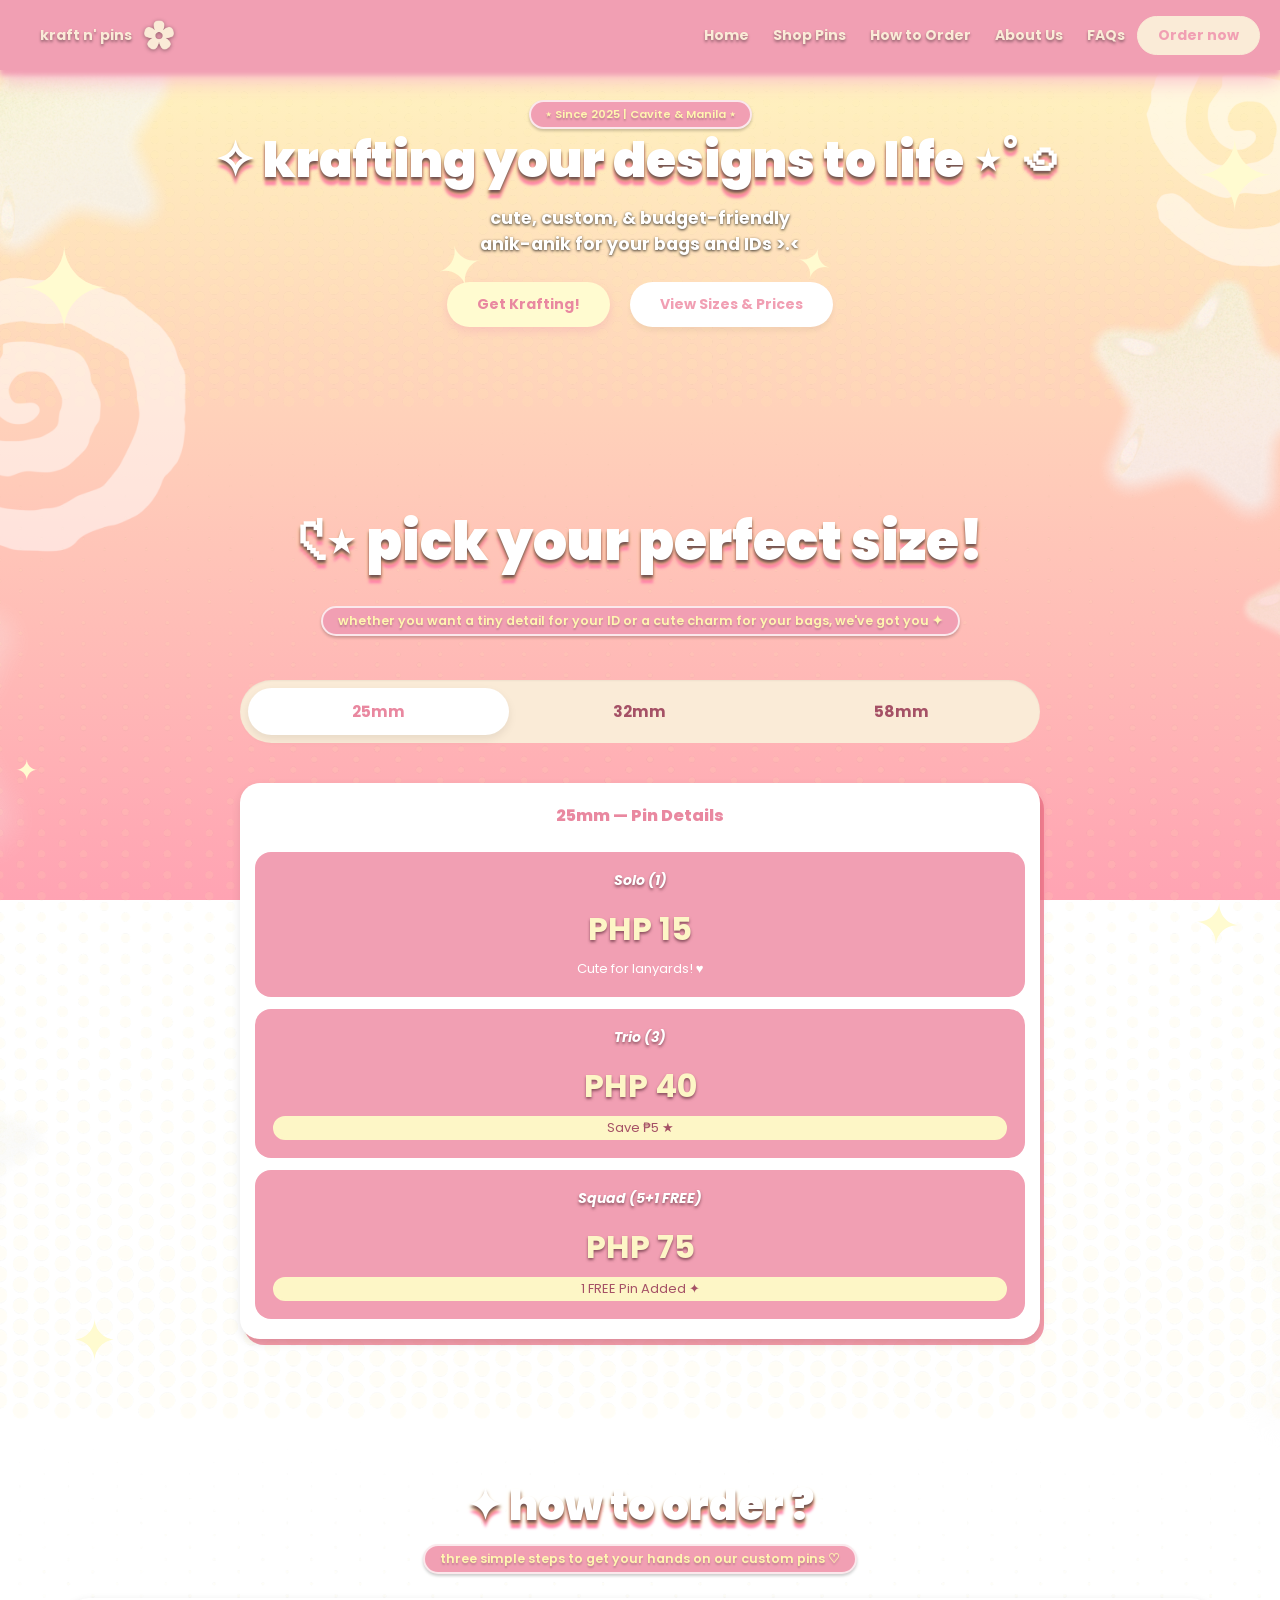
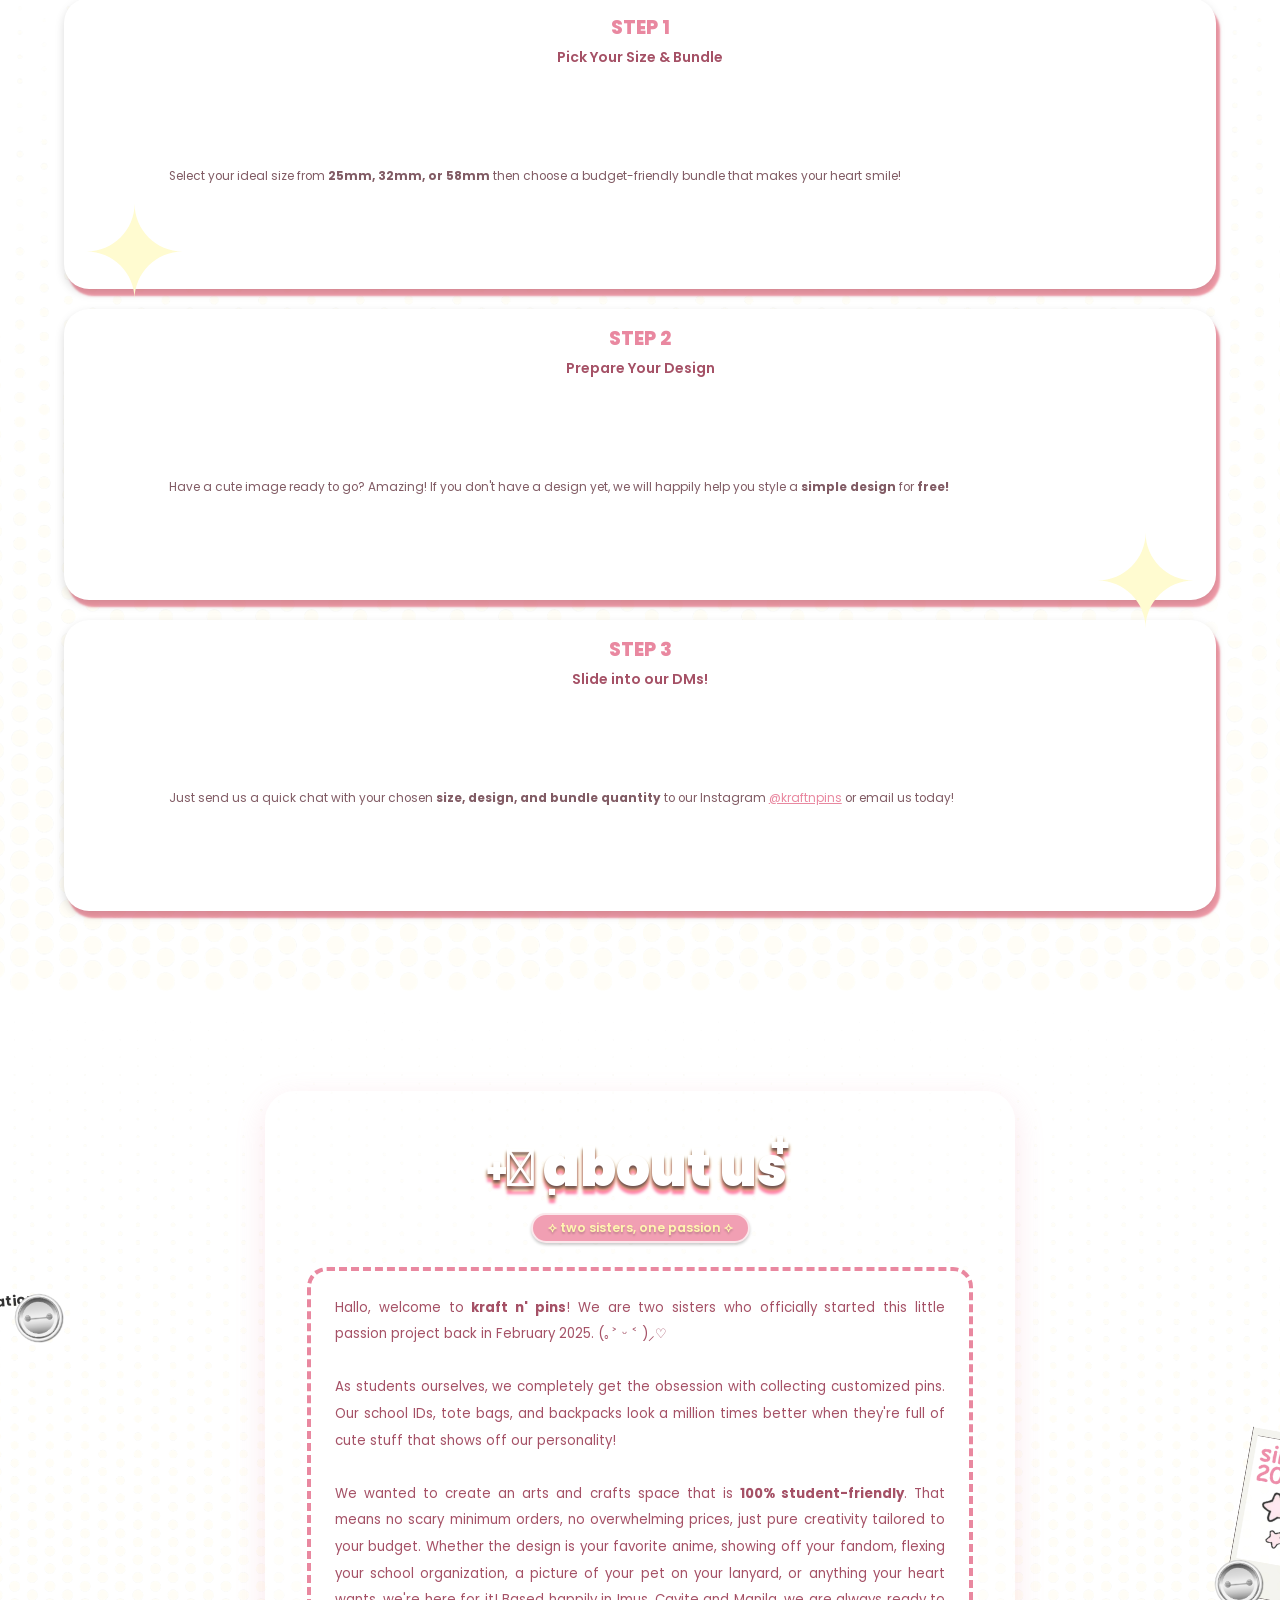
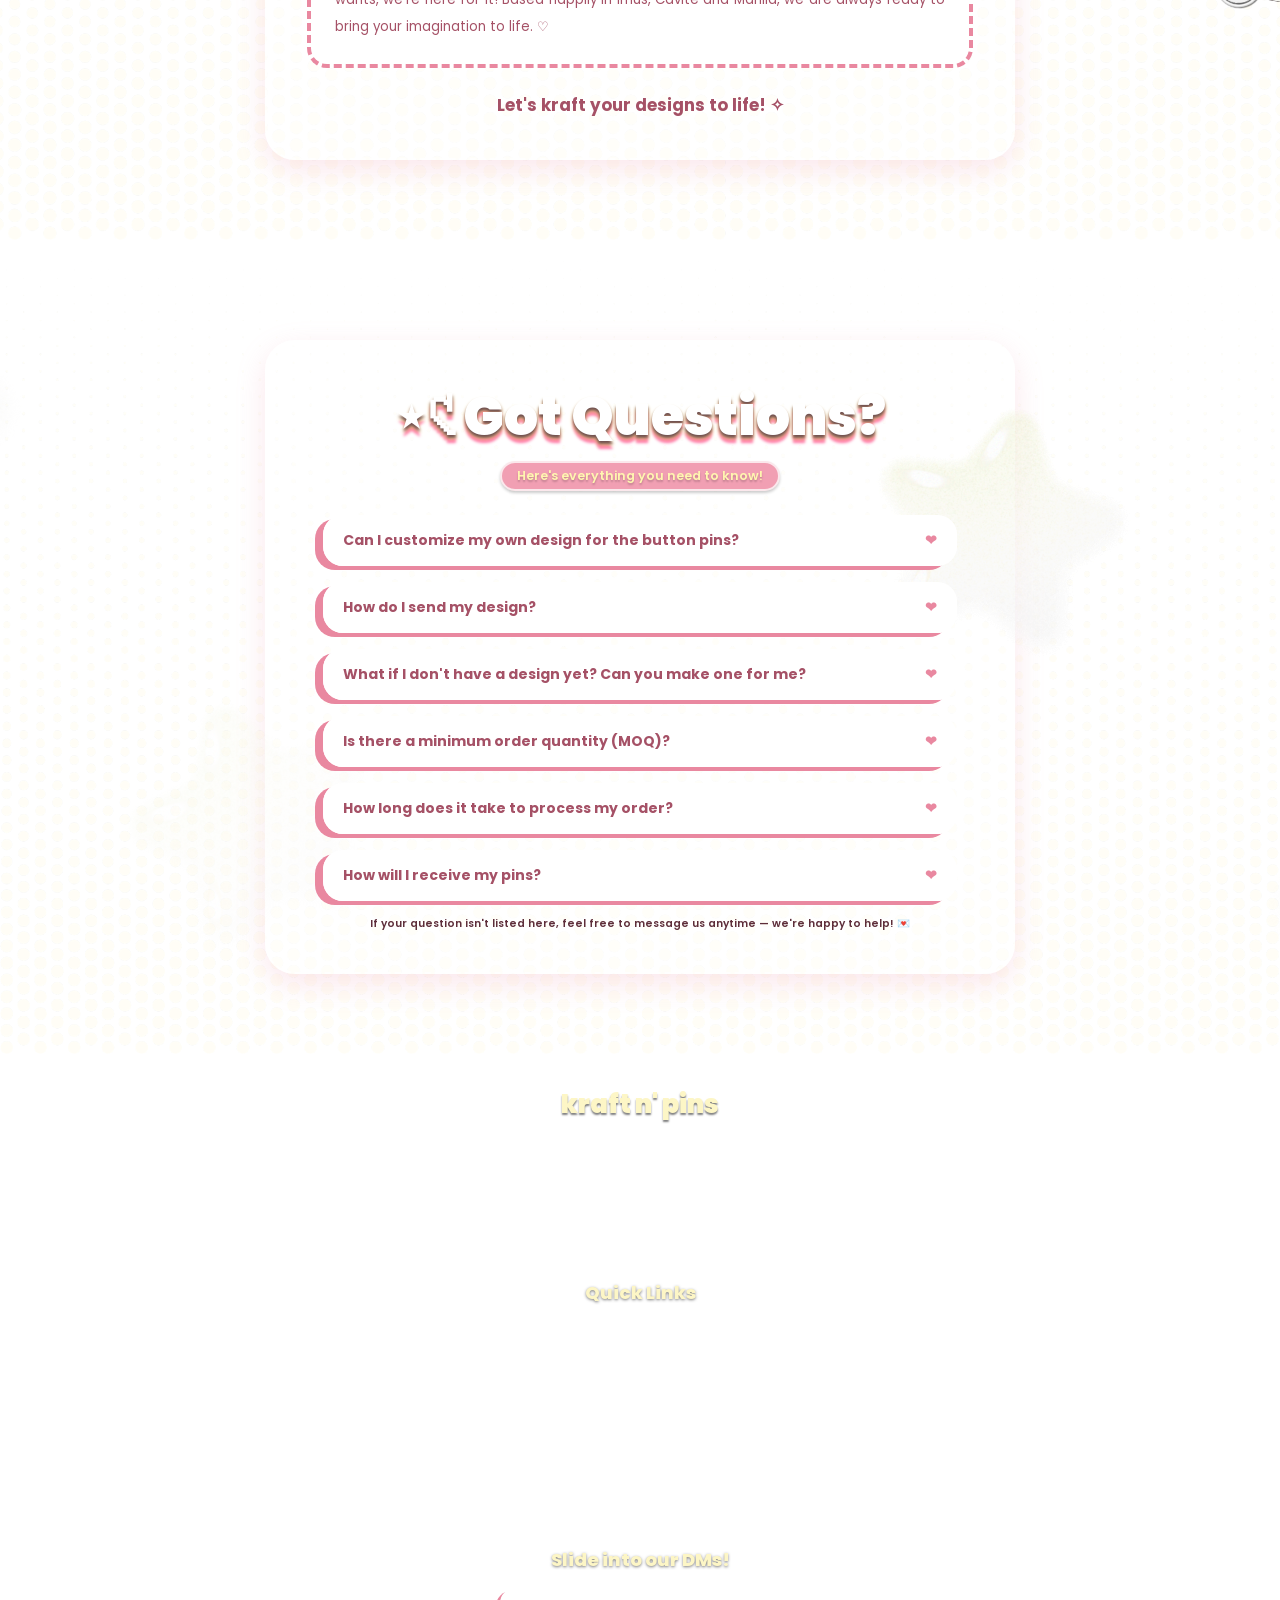
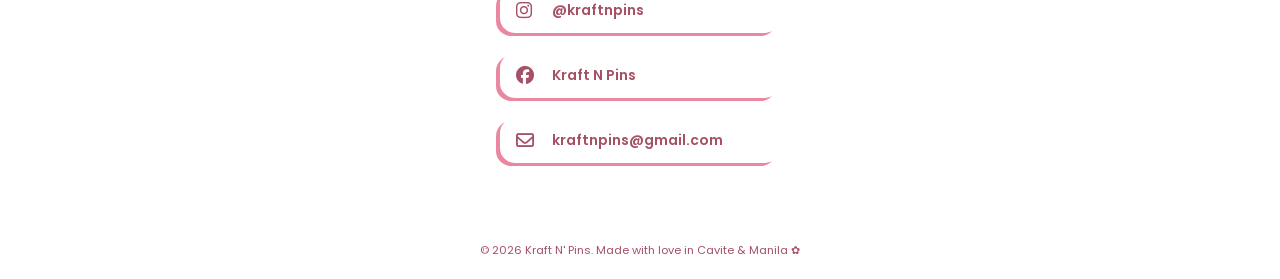
==== commit c38055ad: "Added hamburger icon to index.html" ====
--- a/index.html
+++ b/index.html
@@ -4,24 +4,29 @@
     <meta charset="UTF-8">
     <meta name="viewport" content="width=device-width, initial-scale=1.0">
     <title>kraft n' pins</title>
-    <link rel="stylesheet" href="G-design.css">
+    <link rel="stylesheet" href="style.css">
     <link href="https://fonts.googleapis.com/css2?family=Poppins:ital,wght@0,100;0,200;0,300;0,400;0,500;0,600;0,700;0,800;0,900;1,100;1,200;1,300;1,400;1,500;1,600;1,700;1,800;1,900&display=swap" rel="stylesheet">
     <link href="https://fonts.cdnfonts.com/css/new-smile" rel="stylesheet">
     <link rel="stylesheet" href="https://cdnjs.cloudflare.com/ajax/libs/font-awesome/6.4.0/css/all.min.css">
     <link rel="icon" type="png" href="images/flower.png">
 </head>
 <body>
-
     <header>
         <nav class="navbar">
-            <ul>
-                <li>
-                    <a href="#home" id="brandname">
-                        <b>kraft n' pins</b>
-                        <img id="flower-logo" src="images/flower.png" alt="Flower Logo">
-                    </a>
-                </li>
-
+            <!-- 1. Top Bar: Logo & Hamburger Icon -->
+            <div class="nav-top">
+                <a href="#home" id="brandname">
+                    <b>kraft n' pins</b>
+                    <img id="flower-logo" src="images/flower.png" alt="Flower Logo">
+                </a>
+                
+                <div class="hamburger" id="hamburger-menu">
+                    <i class="fa-solid fa-bars"></i>
+                </div>
+            </div>
+
+            <!-- 2. Collapsible Links -->
+            <ul id="nav-links">
                 <li><a href="#home" class="active">Home</a></li>
                 <li><a href="#shop">Shop Pins</a></li>
                 <li><a href="#how-to-order">How to Order</a></li>
@@ -495,6 +500,23 @@
         </div>
     </footer>
     
+<script>
+    const hamburger = document.getElementById('hamburger-menu');
+    const navLinks = document.getElementById('nav-links');
+
+    hamburger.addEventListener('click', () => {
+        // Toggles the dropdown animation on and off
+        navLinks.classList.toggle('show-menu');
+    });
+
+    // Optional: Close the menu automatically when a link is clicked
+    const links = document.querySelectorAll('#nav-links a');
+    links.forEach(link => {
+        link.addEventListener('click', () => {
+            navLinks.classList.remove('show-menu');
+        });
+    });
+</script>
 
 </body>
 </html>
--- a/style.css
+++ b/style.css
@@ -0,0 +1,2028 @@
+/* GLOBAL STYLES */
+* {
+    box-sizing: border-box; 
+    margin: 0;
+    padding: 0;
+}
+
+html {
+    scroll-behavior: smooth;
+    font-size: 16px; 
+    
+    /* Keeps the layout perfectly locked horizontally */
+    overflow-x: hidden; 
+}
+
+body {
+    background-image: linear-gradient(#fff9c0, #ffa3b3);
+    background-attachment: fixed;
+    font-family: "Poppins", sans-serif;
+    
+    /* 2. FIX: Safety fallback to kill the jumping horizontal scrollbar completely */
+    overflow-x: hidden; 
+    width: 100%;
+}
+
+/* NAVBAR */
+header {
+    position: fixed;
+    top: 0;
+    left: 0;
+    width: 100%;
+    z-index: 1000;
+}
+
+/* --- BASE NAVBAR STYLES (Desktop) --- */
+.navbar {
+    background-color: #f19fb3;
+    box-shadow: 0px 5px 5px #f19fb3, 0px 10px 20px #fabbcb;
+    padding: 0 20px; 
+    display: flex; 
+    align-items: center;
+    justify-content: space-between;
+}
+
+.nav-top {
+    display: flex;
+    align-items: center;
+    justify-content: space-between;
+}
+
+.navbar ul {
+    list-style-type: none;
+    margin: 0;
+    padding: 0; 
+    display: flex; 
+    align-items: center;
+    transition: max-height 0.3s ease-in-out;
+}
+
+/* Hide Hamburger on PC */
+.hamburger {
+    display: none; 
+    font-size: 28px;
+    color: antiquewhite;
+    cursor: pointer;
+    transition: transform 0.2s ease;
+}
+
+.hamburger:hover {
+    transform: scale(1.1);
+}
+
+#brandname {
+    display: flex;
+    align-items: center; 
+    text-decoration: none;
+    gap: 12px; 
+    padding: 20px;
+}
+
+#brandname:hover {
+    background-color: transparent; 
+    transform: scale(1.08);
+}
+
+#flower-logo {
+    display: block;
+    width: 30px;
+    height: auto;
+    filter: drop-shadow(0px 1px 2px rgba(0, 0, 0, 0.397)); 
+    animation: myRotate 5s linear infinite;
+}
+
+@keyframes myRotate {
+    0% { 
+        transform: rotate(0deg); 
+    }
+    100% { 
+        transform: rotate(360deg); 
+    } 
+}
+
+.navbar a {
+    color: antiquewhite;
+    text-decoration: none;
+    text-shadow: 0px 2px 3px rgba(0, 0, 0, 0.397);
+    font-weight: 700;
+    padding: 20px;
+    display: block;
+    text-align: center;
+    transition: transform 0.2s ease;
+}
+
+.navbar a:hover {
+    transform: scale(1.05);
+    color: #fdf6c6;
+    text-shadow: 0px 2px 3px rgba(0, 0, 0, 0.397);
+}
+
+#ordernow {
+    color: #f19fb3;
+    text-shadow: none;
+    border: 1px solid #faebd7;
+    background-color: antiquewhite;
+    border-radius: 50px;
+    padding: 8px 20px;
+    display: inline-block;
+}
+
+#ordernow:hover {
+    color: #f19fb3;
+    text-shadow: none;
+    border: 1px solid rgb(255, 255, 255);
+    background-color: rgb(255, 255, 255);
+    box-shadow: 0px 2px 3px rgba(0, 0, 0, 0.2);
+}
+
+/* COMPONENT SECTION CONTAINER */
+.section-container {
+    display: flex;
+    justify-content: center; 
+    align-items: center;     
+    min-height: 100vh; 
+    width: 100%;
+    position: relative; 
+    overflow: visible;
+    padding-top: 80px; /* Revised slightly to look better on compact monitors */
+}
+
+.section-container::before {
+    content: "";
+    position: absolute;
+    top: 0;
+    left: 0;
+    width: 100%;
+    height: 100%;
+    background-image: url("images/halftone.svg");
+    background-position: bottom center; 
+    background-repeat: no-repeat;
+    background-size: cover; 
+    opacity: 0.10; 
+    z-index: 1;
+}
+
+.section-container > * {
+    position: relative;
+    z-index: 2;
+}
+
+/* BACKGROUND ACCENTS (HOME) */
+
+.bg-deco1 { 
+    position: absolute; 
+    top: 5%; 
+    left: -3%; 
+    pointer-events: none; 
+    z-index: 1; 
+}
+
+.bg-deco1 img { 
+    display: block; 
+    width: 25vw; /* Fluid scaling */
+    max-width: 400px;
+    height: auto; 
+    opacity: 0.7; 
+}
+
+.bg-deco2 { 
+    position: absolute; 
+    top: 62%; 
+    left: 80%; 
+    pointer-events: none; 
+    z-index: 1; 
+}
+
+.bg-deco2 img { 
+    display: block; 
+    width: 25vw; /* Fluid scaling */
+    max-width: 400px;
+    height: auto; 
+    opacity: 0.7; 
+    transform: rotate(25deg); 
+}
+
+.sparkle-deco1 { 
+    position: absolute; 
+    top: 56%; 
+    left: 60%; 
+    z-index: 3; 
+    color: #fffbd0; 
+    transform: rotate(16deg);
+    animation: shine 1.5s ease-in-out infinite; 
+}
+
+.sparkle-deco1 svg { 
+    width: 3vw;
+    max-width: 60px; 
+    height: auto; 
+    user-select: none; 
+}
+
+.sparkle-deco2 { 
+    position: absolute; 
+    top: 56%; 
+    left: 36%; 
+    z-index: 3; 
+    color: #fffbd0; 
+    transform: rotate(-16deg);
+    animation: shine 1.5s ease-in-out infinite; 
+    animation-delay: 0.75s; 
+}
+
+.sparkle-deco2 svg { 
+    width: 4vw;
+    max-width: 60px; 
+    height: auto; 
+    user-select: none; 
+}
+
+.sparkle-big3 { 
+    position: absolute; 
+    top: 53%; 
+    left: 3%; 
+    z-index: 3; 
+    color: #fffbd0; 
+    animation: shine 2.5s ease-in-out infinite; 
+    animation-delay: 0.75s; 
+}
+
+.sparkle-big3 svg { 
+    width: 10vw;
+    max-width: 180px; 
+    height: auto; 
+    user-select: none; 
+}
+
+.sparkle-big4 { 
+    position: absolute; 
+    top: 28%; 
+    left: 91%; 
+    z-index: 3; 
+    color: #fffbd0; 
+    animation: shine 2.5s ease-in-out infinite; 
+    animation-delay: 0.75s; 
+}
+
+.sparkle-big4 svg { 
+    width: 9vw;
+    max-width: 160px; 
+    height: auto; 
+    user-select: none; 
+}
+
+@keyframes shine {
+    0%, 100% { 
+        opacity: 1; 
+        filter: drop-shadow(0 0 3px #fffbd0); 
+    }
+    50% { 
+        opacity: 0.2; 
+        filter: drop-shadow(0 0 0px transparent); 
+    }
+}
+
+.swirl-deco1 { 
+    position: absolute; 
+    top: 59%; 
+    left: -5%; 
+    pointer-events: none; 
+}
+
+.swirl-deco1 img { 
+    display: block; 
+    width: 28vw;
+    max-width: 450px; 
+    opacity: 0.5; 
+    animation: mySwirl 5s linear infinite; 
+}
+
+.swirl-deco2 { 
+    position: absolute; 
+    top: 3%; 
+    left: 85%; 
+}
+
+.swirl-deco2 img { 
+    display: block; 
+    width: 26vw;
+    max-width: 420px; 
+    opacity: 0.5; 
+    animation: mySwirl2 5s linear infinite; 
+}
+
+@keyframes mySwirl { 
+    0% { 
+        transform: rotate(0deg); 
+    } 
+    100% { 
+        transform: rotate(360deg); 
+    } 
+}
+
+@keyframes mySwirl2 { 
+    0% { transform: rotate(0deg); } 
+    100% { transform: rotate(-360deg); } 
+}
+
+/* HERO ELEMENTS */
+.heading {
+    font-size: 4.5rem; 
+    font-weight: 990;
+    color: #ffffff;
+    text-shadow: 0px 3px 3px rgb(112, 80, 80), 0px 4px 4px rgb(255, 212, 127), 0px 8px 3px rgb(255, 119, 173);
+    text-align: center;
+    margin-bottom: 12px; 
+    line-height: 1.3; 
+}
+
+.est {
+    font-size: 0.8rem;
+    font-weight: 600;
+    color: #fff6b0;
+    box-shadow: 0px 2px 3px rgba(0, 0, 0, 0.2); 
+    text-shadow: 0px 2px 2px rgba(0, 0, 0, 0.2); 
+    border: 2px solid rgba(255, 255, 255, 0.756);
+    background-color: #f19fb3;
+    border-radius: 20px;
+    text-align: center;
+    padding: 4px 14px;
+    width: fit-content;
+    margin: 0 auto;
+    animation: myColor 5s ease-out infinite;
+}
+
+@keyframes myColor {
+    0%, 100% { 
+        color: #fff6b0; 
+    }
+    20% { 
+        color: #fdf6c6; 
+    }
+    40% { 
+        color: #ffffff; 
+    }
+}
+
+.description {
+    /* Revised to dynamic text units */
+    font-size: 1.25rem; 
+    font-weight: 700;
+    color: rgb(255, 255, 255);
+    text-shadow: 0px 1px 3px rgba(0, 0, 0, 0.795); 
+    text-align: center;
+    line-height: 1.5;
+}
+
+.button-container {
+    display: flex;
+    justify-content: center;
+    gap: 20px; 
+    margin-top: 25px; 
+}
+
+.btn {
+    font-size: 1rem;
+    font-weight: 700;
+    text-decoration: none;
+    text-align: center;
+    padding: 12px 30px;     
+    border-radius: 50px;   
+    transition: transform 0.2s ease, box-shadow 0.2s ease;
+}
+
+.btn-yellow { 
+    background-color: #fffbd0; 
+    color: #e988a0; 
+    box-shadow: 0px 4px 10px rgba(241, 159, 179, 0.4); 
+}
+
+.btn-white { 
+    background-color: #ffffff; 
+    color: #f19fb3; 
+    box-shadow: 0px 4px 5px rgba(0, 0, 0, 0.05); 
+}
+
+.btn-yellow:hover { 
+    transform: translateY(-2px); 
+    box-shadow: 0px 6px 15px rgba(0, 0, 0, 0.1); 
+    background-color: #fff9c0; 
+}
+
+.btn-white:hover { 
+    transform: translateY(-2px); 
+    box-shadow: 0px 6px 15px rgba(0, 0, 0, 0.1); 
+}
+
+/* SHOP SECTION SETUPS */
+.shop {
+    display: flex;
+    flex-direction: column;
+    align-items: center;
+    width: 90%;
+    max-width: 800px;
+    gap: 20px;
+}
+
+.heading-secondary {
+    font-size: 3.8rem; /* Converted from 60px to rem */
+    font-weight: 990;
+    color: #ffffff;
+    text-shadow: 0px 3px 3px rgb(112, 80, 80), 0px 4px 4px rgb(255, 212, 127), 0px 8px 3px rgb(255, 119, 173);
+    text-align: center;
+    line-height: 1.3;
+}
+
+.subheading-text {
+    font-size: 0.9rem;
+    font-weight: 600;
+    color: #fff6b0;
+    box-shadow: 0px 2px 3px rgba(0, 0, 0, 0.2); 
+    text-shadow: 0px 2px 2px rgba(0, 0, 0, 0.2); 
+
+    border: 2px solid rgba(255, 255, 255, 0.756);
+    background-color: #f19fb3;
+    border-radius: 20px;
+
+    text-align: center;
+    padding: 4px 15px;
+    width: fit-content;
+    margin: 10px auto 0 auto;
+    margin-bottom: 24px;
+    animation: myColor 5s ease-out infinite;
+}
+
+@keyframes myColor {
+    0%, 100% { 
+        color: #fff6b0; 
+    }
+    20% { 
+        color: #fdf6c6; 
+    }
+    40% { 
+        color: #ffffff; 
+    }
+}
+
+input[type="radio"]{
+    display: none;
+}
+.sizes {    
+    display: flex;
+    justify-content: space-between;
+    align-items: center;
+
+    background-color: #faebd7; 
+    border-radius: 50px;     
+    width: 100%;
+    padding: 8px;             
+    box-shadow: inset 0px 1px 2px rgba(0, 0, 0, 0.05);
+}
+
+.radio-25, .radio-32, .radio-58 {
+    display: flex;
+    justify-content: center;
+    align-items: center;
+    flex: 1;                  /* Distributes width evenly across the container */
+    border-radius: 40px;     
+    padding: 12px 0;
+    font-weight: 700;
+    font-size: 1.1rem;
+    color: #a55166;      
+    transition: all 0.1s ease-in-out;
+}
+
+.radio-25 label, .radio-32 label, .radio-58 label {
+    cursor: pointer;
+    width: 100%;
+    text-align: center;
+    user-select: none;
+}
+
+.sizes div:has(input[type="radio"]:checked) {
+    background-color: #ffffff;
+    color: #e988a0;          
+    box-shadow: 0px 4px 10px rgba(0, 0, 0, 0.08); /* Soft pop-out shadow */
+}
+
+.pop-box {
+    display: none; /* Hidden by default */
+    background-color: #ffffff;
+    border-radius: 20px;
+    padding: 20px;
+    margin-top: 20px;
+
+    width: 800px;
+    height: 250px;
+    max-width: 800px;
+    
+    box-shadow: 0px 4px 10px rgba(0, 0, 0, 0.1), 4px 6px 0px #ef6a80a8;
+    text-align: center;
+    color: #fdf6c6;
+    text-shadow: 0px 2px 3px #5e2e3ab0;
+    animation: fadeIn 0.3s ease-in-out;
+    
+}
+
+.pop-box h3 {
+    color: #e988a0;
+    margin-bottom: 24px;
+    font-weight: 800;
+    text-shadow:none;
+}
+.qty-box {
+    display: flex;             
+    justify-content: center;   
+    gap: 15px;                 
+    width: 100%;    
+    height: 150px;          
+    margin-top: 15px;        
+}
+
+.pop-25-solo, 
+.pop-25-trio, 
+.pop-25-squad {
+    flex: 1;                   /* Makes all three boxes exactly the same width */
+    max-width: 280px;         
+    background-color: #f19fb3;
+    border-radius: 16px;       
+    padding: 12px;           
+    text-align: center;      
+    
+    border: 6px solid transparent; /* Placeholder to prevent layout jumping */
+    transition: 
+        transform 1.4s cubic-bezier(0.25, 1, 0.5, 1), 
+        border-color 2.0s cubic-bezier(0.25, 1, 0.5, 1), 
+        box-shadow 1.8s cubic-bezier(0.25, 1, 0.5, 1);
+}
+
+.pop-32-solo, 
+.pop-32-duo, 
+.pop-32-squad {
+    flex: 1;                   /* Makes all three boxes exactly the same width */
+    max-width: 280px;         
+    background-color: #f19fb3;
+    border-radius: 16px;       
+    padding: 12px;           
+    text-align: center;      
+    
+    border: 6px solid transparent; /* Placeholder to prevent layout jumping */
+    transition: 
+        transform 1.4s cubic-bezier(0.25, 1, 0.5, 1), 
+        border-color 2.0s cubic-bezier(0.25, 1, 0.5, 1), 
+        box-shadow 1.8s cubic-bezier(0.25, 1, 0.5, 1);
+}
+
+.pop-58-solo, 
+.pop-58-duo, 
+.pop-58-squad {
+    flex: 1;                   /* Makes all three boxes exactly the same width */
+    max-width: 280px;         
+    background-color: #f19fb3;
+    border-radius: 16px;       
+    padding: 12px;           
+    text-align: center;      
+    
+    border: 6px solid transparent; /* Placeholder to prevent layout jumping */
+    transition: 
+        transform 1.4s cubic-bezier(0.25, 1, 0.5, 1), 
+        border-color 1.5s cubic-bezier(0.25, 1, 0.5, 1), 
+        box-shadow 1.8s cubic-bezier(0.25, 1, 0.5, 1);
+}
+
+#qty{
+    color: #ffffff;
+    font-weight: 400;
+    font-style: oblique;
+    padding-bottom: 14px;
+}
+#amount{
+    font-size: xx-large;
+    font-weight: bold;
+}
+#qty-descrip{
+    text-shadow: none;
+    font-size: small;
+    color: #ffffff;
+
+    padding-top: 6px;
+}
+#savings{
+    text-shadow: none;
+    color: #a55166;
+    font-size: small;
+
+    border: 2px solid #fdf6c6;
+    border-radius: 16px;
+    background-color: #fdf6c6;
+
+    margin-top: 6px;
+
+    animation: glow 2.5s ease-in-out infinite; 
+    animation-delay: 0.75s; 
+}
+
+@keyframes glow {
+    75%, 100% { 
+        opacity: 1; 
+        filter: drop-shadow(0 0 3px #fffbd0); 
+    }
+    100% { 
+        opacity: 1; 
+        filter: drop-shadow(0 0 0px transparent); 
+    }
+}
+
+.sizes:has(input[id="25"]:checked) ~ .sizes-popup .pop-25 {
+    display: block;
+}
+
+.sizes:has(input[id="32"]:checked) ~ .sizes-popup .pop-32 {
+    display: block;
+}
+
+.sizes:has(input[id="58"]:checked) ~ .sizes-popup .pop-58 {
+    display: block;
+}
+
+/* Subtle entry animation when switching tabs */
+@keyframes fadeIn {
+    from {
+        opacity: 0;
+        transform: translateY(10px);
+    }
+    to {
+        opacity: 1;
+        transform: translateY(0);
+    }
+}
+
+.pop-25-solo:hover,
+.pop-25-trio:hover,
+.pop-25-squad:hover,
+.pop-32-solo:hover,
+.pop-32-duo:hover,
+.pop-32-squad:hover,
+.pop-58-solo:hover,
+.pop-58-duo:hover,
+.pop-58-squad:hover{
+    transform: scale(1.05) ;
+    border: 6px solid #fdf6c6;
+    box-shadow: 2px 3px 2px #a55166cd;
+}
+
+/* BACKGROUND ACCENTS (SHOP PINS) */
+
+.star-shop{
+    position: absolute; 
+    top: 65%; 
+    right: 125%; 
+    pointer-events: none; 
+    z-index: 1; 
+}
+
+.star-shop img { 
+    display: block; 
+    width: 15vw; 
+    max-width: 400px;
+    height: auto; 
+    opacity: 0.5; 
+    transform: rotate(25deg);
+
+    animation: cuteFloat 4s ease-in-out infinite;
+}
+
+.star2-shop{
+    position: absolute; 
+    top: 2%; 
+    left: 125%; 
+    pointer-events: none; 
+    z-index: 1; 
+}
+
+.star2-shop img { 
+    display: block; 
+    width: 13vw; 
+    max-width: 400px;
+    height: auto; 
+    opacity: 0.5; 
+    transform: rotate(-5deg);
+
+    animation: cuteFloat2 4s ease-in-out infinite;
+}
+
+.star3-shop{
+    position: absolute; 
+    bottom: 50%; 
+    right: 125%; 
+    pointer-events: none; 
+    z-index: 1; 
+}
+
+.star3-shop img { 
+    display: block; 
+    width: 30vw; 
+    max-width: 400px;
+    height: auto; 
+    opacity: 0.2; 
+    transform: rotate(-5deg);
+
+}
+
+.star4-shop{
+    position: absolute; 
+    top: 70%; 
+    left: 120%; 
+    pointer-events: none; 
+    z-index: 1; 
+}
+
+.star4-shop img { 
+    display: block; 
+    width: 60vw; 
+    max-width: 400px;
+    height: auto; 
+    opacity: 0.2; 
+    transform: rotate(25deg);
+
+}
+
+@keyframes cuteFloat {
+    0% {
+        transform: rotate(25deg) translateY(0px);
+    }
+    50% {
+        transform: rotate(25deg) translateY(-30px); 
+    }
+    100% {
+        transform: rotate(25deg) translateY(0px);
+    }
+}
+
+@keyframes cuteFloat2 {
+    0% {
+        transform: rotate(-5deg) translateY(0px);
+    }
+    50% {
+        transform: rotate(-5deg) translateY(35px); 
+    }
+    100% {
+        transform: rotate(-5deg) translateY(0px);
+    }
+}
+
+
+
+.sparkle-shop{
+    position: absolute; 
+    top: 30%; 
+    right: 125%; 
+    z-index: 3; 
+    color: #fffbd0; 
+
+    animation: shine 1.5s ease-in-out infinite; 
+    animation-delay: 0.75s; 
+}
+
+.sparkle-shop svg { 
+    width: 2vw;
+    max-width: 160px; 
+    height: auto; 
+    user-select: none; 
+}
+
+.sparkle2-shop{
+    position: absolute; 
+    top: 3%; 
+    left: 145%; 
+    z-index: 3; 
+    color: #fffbd0; 
+
+    animation: shine 2.5s ease-in-out infinite; 
+    animation-delay: 0.75s; 
+}
+
+.sparkle2-shop svg { 
+    width: 2vw;
+    max-width: 160px; 
+    height: auto; 
+    user-select: none; 
+}
+
+.sparkle3-shop{
+    position: absolute; 
+    top: 97%; 
+    right: 115%; 
+    z-index: 3; 
+    color: #fffbd0; 
+
+    animation: shine 2.5s ease-in-out infinite; 
+    animation-delay: 0.75s; 
+}
+
+.sparkle3-shop svg { 
+    width: 4vw;
+    max-width: 160px; 
+    height: auto; 
+    user-select: none; 
+}
+
+.sparkle4-shop{
+    position: absolute; 
+    top: 47%; 
+    left: 119%; 
+    z-index: 3; 
+    color: #fffbd0; 
+
+    animation: shine 1.5s ease-in-out infinite; 
+    animation-delay: 0.75s; 
+}
+
+.sparkle4-shop svg { 
+    width: 4vw;
+    max-width: 160px; 
+    height: auto; 
+    user-select: none; 
+
+    transform: rotate(5deg);
+}
+
+/* HOW TO ORDER */
+.order-layout {
+    flex-direction: column;
+    gap: 40px;
+    padding-bottom: 60px;
+}
+
+.how-to-order-title {
+    font-size: 3.8rem; /* Converted from 60px to rem */
+    font-weight: 990;
+    color: #ffffff;
+    text-shadow: 0px 3px 3px rgb(112, 80, 80), 0px 4px 4px rgb(255, 212, 127), 0px 8px 3px rgb(255, 119, 173);
+    text-align: center;
+    line-height: 1.3;
+}
+
+.how-to-order-badge {
+    font-size: 0.9rem;
+    font-weight: 600;
+    color: #fff6b0;
+    box-shadow: 0px 2px 3px rgba(0, 0, 0, 0.2); 
+    text-shadow: 0px 2px 2px rgba(0, 0, 0, 0.2); 
+    border: 2px solid rgba(255, 255, 255, 0.756);
+    background-color: #f19fb3;
+    border-radius: 20px;
+    text-align: center;
+    padding: 4px 15px;
+    width: fit-content;
+    margin: 10px auto 0 auto;
+    animation: myColor 5s ease-out infinite;
+}
+
+@keyframes myColor {
+    0%, 100% { color: #fff6b0; }
+    20% { color: #fdf6c6; }
+    40% { color: #ffffff; }
+
+}
+
+.circle-row {
+    display: flex;
+    justify-content: center; 
+    align-items: center;
+    position: relative;
+    width: 100%; 
+    max-width: 900px;
+    gap: 12%; /* Switched to fluid gap percentage */
+}
+
+.circle-row::before {
+    content: "";
+    position: absolute;
+    top: 50%;
+    left: 10%;  
+    right: 10%;
+    border-top: 4px dashed #e988a0; 
+    transform: translateY(-50%);
+    z-index: -1; 
+}
+
+.solid-circle {
+    height: 120px; 
+    width: 120px;
+    background-color: #e988a0;
+    border: 7px solid #ffffff;
+    border-radius: 50%;
+    box-shadow: 0px 2px 10px #00000037, 4px 7px 2px #ef6a8049;
+    display: flex;
+    justify-content: center;
+    align-items: center;
+}
+
+.step-icon {
+    color: white;
+    font-size: 40px;
+    transition: transform 0.3s ease, color 0.3s ease;
+    cursor: pointer;
+}
+
+.solid-circle:hover .step-icon {
+    color: #fdf6c6;
+    transform: scale(1.15) rotate(-10deg);
+
+    filter: drop-shadow(0px 4px 2px rgba(0, 0, 0, 0.4));
+}
+
+.boxes-row {
+    display: flex;
+    flex-wrap: row;
+    justify-content: center; 
+    align-items: stretch;
+    width: 100%; 
+    max-width: 900px;
+    gap: 30px;
+}
+
+.box {
+    flex: 1;
+    background-color: #ffffff;
+    border-radius: 25px;
+    box-shadow: 0px 4px 10px rgba(0,0,0,0.15), 4px 7px 2px #ef6a80a8;
+    padding: 15px;
+    text-align: center;
+}
+
+.steps {
+    font-weight: 800;
+    font-size: 1.35rem;
+    color: #e988a0;
+    margin-bottom: 5px;
+}
+
+.step-title {
+    font-weight: 600;
+    color: #a55166;
+    margin-bottom: 10px;
+}
+
+.order-description {
+    text-align: justify;
+    padding: 8%;
+    font-size: 0.85rem;
+    color: #5e2e3ac8;;
+    line-height: 1.4;
+}
+
+#socials{
+    color: #e988a0;
+}
+
+/*BACKRGOUND ACCENTS (HOW TO ORDER)*/
+
+.swirl-order{
+    position: absolute; 
+    top: 4%; 
+    right: 83%; 
+    pointer-events: none; 
+    z-index: 1; 
+}
+
+.swirl-order img{
+    display: block; 
+    width: 100vw; 
+    max-width: 400px;
+    height: auto; 
+    opacity: 0.5; 
+    transform: rotate(-5deg);
+
+    animation: mySwirl2 5s linear infinite; 
+}
+
+.swirl2-order{
+    position: absolute; 
+    top: 63%; 
+    left: 83%; 
+    pointer-events: none; 
+    z-index: 1; 
+}
+
+.swirl2-order img{
+    display: block; 
+    width: 100vw; 
+    max-width: 400px;
+    height: auto; 
+    opacity: 0.5; 
+    transform: rotate(-5deg);
+
+    animation: mySwirl 5s linear infinite; 
+}
+
+.sparkle-order{
+    position: absolute; 
+    top: 32%; 
+    right: 85%; 
+    z-index: 3; 
+    color: #fffbd0; 
+
+    animation: shine 2.5s ease-in-out infinite; 
+    animation-delay: 0.75s; 
+}
+
+.sparkle-order svg { 
+    width: 9vw;
+    max-width: 160px; 
+    height: auto; 
+    user-select: none; 
+}
+
+.sparkle2-order{
+    position: absolute; 
+    top: 60%; 
+    left: 85%; 
+    z-index: 3; 
+    color: #fffbd0; 
+    
+    animation: shine 2.5s ease-in-out infinite; 
+    animation-delay: 0.75s; 
+}
+
+.sparkle2-order svg { 
+    width: 9vw;
+    max-width: 160px; 
+    height: auto; 
+    user-select: none; 
+}
+
+.pinkpin-order{
+    position: absolute; 
+    top: 33%; 
+    left: 73%; 
+    pointer-events: none; 
+    z-index: 1; 
+}
+
+.pinkpin-order img{
+    display: block; 
+    width: 5vw; 
+    max-width: 400px;
+    height: auto; 
+    opacity: 1; 
+    transform: rotate(-5deg);
+    filter:drop-shadow(3px 3px 4px rgba(0, 0, 0, 0.5));
+
+    animation: cuteFloat 5s linear infinite; 
+}
+
+.yellowpin-order{
+    position: absolute; 
+    top: 30%; 
+    right: 73%; 
+    pointer-events: none; 
+    z-index: 1; 
+}
+
+.yellowpin-order img{
+    display: block; 
+    width:5vw; 
+    max-width: 400px;
+    height: auto; 
+    opacity: 1; 
+    transform: rotate(-5deg);
+    filter:drop-shadow(3px 3px 4px rgba(0, 0, 0, 0.5));
+
+    animation: cuteFloat2 5s linear infinite; 
+}
+
+/* ABOUT & FAQ LAYOUTS */
+.text-layout {
+    flex-direction: column;
+    padding: 80px 20px;
+}
+
+.center-text-block {
+    max-width: 750px;
+    width: 100%;
+    text-align: center;
+    background: rgba(255, 255, 255, 0.4);
+    padding: 40px;
+    border-radius: 30px;
+    box-shadow: 0 10px 30px rgba(233, 136, 160, 0.2);
+    border: 2px dashed rgba(255, 255, 255, 0.7);
+}
+
+.subheading-accent {
+    font-size: 0.9rem;
+    font-weight: 600;
+    color: #fff6b0;
+
+    box-shadow: 0px 2px 3px rgba(0, 0, 0, 0.2); 
+    text-shadow: 0px 2px 2px rgba(0, 0, 0, 0.2); 
+    border: 2px solid rgba(255, 255, 255, 0.756);
+    background-color: #f19fb3;
+    border-radius: 20px;
+
+    text-align: center;
+    padding: 4px 15px;
+    width: fit-content;
+    margin: 10px auto 0 auto;
+    margin-bottom: 24px;
+
+    animation: myColor 5s ease-out infinite;
+}
+
+@keyframes myColor {
+    0%, 100% {
+        color: #fff6b0;
+    }
+    20% { 
+        color: #fdf6c6; 
+    }
+    40% { color: #ffffff; }
+}
+
+.paragraph-container p {
+    font-size: 0.95rem;
+    color: #a55166;
+    line-height: 2.0;
+    padding: 24px;
+    text-align: justify;
+
+    background-color: #ffffffe2;
+    border: 4px dashed #e988a0;
+    border-radius: 20px;
+
+}
+
+#end-statement{
+    margin-top: 24px;
+    font-size: 1.2rem;
+    text-align: center;
+    color: #a55166;
+    
+}
+.paragraph-container p:last-child {
+    margin-bottom: 0;
+}
+
+/*BACKGROUND ACCENT (ABOUT US)*/
+.polaroid-about{
+    position: absolute; 
+    top: 30%; 
+    right: 125%; 
+    pointer-events: none; 
+    z-index: 1; 
+}
+
+.polaroid-about img { 
+    display: block; 
+    width: 15vw; 
+    max-width: 400px;
+    height: auto; 
+    opacity: 0.8; 
+    transform: rotate(-5deg);
+
+    animation: picFloat 4s ease-in-out infinite;
+}
+
+.backpin-about{
+    position: absolute; 
+    top: 30%; 
+    right: 127%; 
+    pointer-events: none; 
+    z-index: 1; 
+}
+
+.backpin-about img { 
+    display: block; 
+    width: 4vw; 
+    max-width: 400px;
+    height: auto; 
+    opacity: 1; 
+    transform: rotate(-5deg);
+
+    animation: picFloat 4s ease-in-out infinite;
+}
+
+.backpin2-about{
+    position: absolute; 
+    top: 70%; 
+    left: 127%; 
+    pointer-events: none; 
+    z-index: 1; 
+}
+
+.backpin2-about img { 
+    display: block; 
+    width: 4vw; 
+    max-width: 400px;
+    height: auto; 
+    opacity: 1; 
+    transform: rotate(-5deg);
+
+    animation: picFloat2 6s ease-in-out infinite;
+}
+
+.est-about{
+    position: absolute; 
+    top: 50%; 
+    left: 127%; 
+    pointer-events: none; 
+    z-index: -1; 
+}
+
+.est-about img { 
+    display: block; 
+    width: 15vw; 
+    max-width: 400px;
+    height: auto; 
+    opacity: 0.8 ; 
+    transform: rotate(10deg);
+
+    animation: picFloat2 6s ease-in-out infinite;
+}
+
+.arrow-about{
+    position: absolute; 
+    top: 20%; 
+    right: 155%; 
+    pointer-events: none; 
+    z-index: 1; 
+}
+
+.arrow-about img { 
+    display: block; 
+    width: 15vw; 
+    max-width: 400px;
+    height: auto; 
+    opacity: 1 ; 
+    transform: rotate(-25deg);
+
+}
+
+.arrow2-about{
+    position: absolute; 
+    top: 28%; 
+    left: 155%; 
+    pointer-events: none; 
+    z-index: 1; 
+}
+
+.arrow2-about img { 
+    display: block; 
+    width: 15vw; 
+    max-width: 400px;
+    height: auto; 
+    opacity: 1 ; 
+    transform: scalex(-1);
+
+}
+
+@keyframes picFloat {
+    0% {
+        transform: rotate(-5deg) translateY(0px);
+    }
+    50% {
+        transform: rotate(-5deg) translateY(-30px); 
+    }
+    100% {
+        transform: rotate(-5deg) translateY(0px);
+    }
+}
+
+@keyframes picFloat2 {
+    0% {
+        transform: rotate(10deg) translateY(0px);
+    }
+    50% {
+        transform: rotate(10deg) translateY(-30px); 
+    }
+    100% {
+        transform: rotate(10deg) translateY(0px);
+    }
+}
+
+/*ACCORDION*/
+details {
+    margin: 16px;
+    background-color: #ffffff;
+    border-radius: 20px;
+    box-shadow: -8px 4px 0px #e988a0; 
+    overflow: hidden; 
+}
+details summary {
+    display: flex;
+    justify-content: space-between; 
+    align-items: center;
+    cursor: pointer;
+    list-style: none; 
+    padding: 15px 20px;
+    color: #a55166;
+    background-color: #ffffff;
+    
+    margin: 0;
+}
+details summary:hover{
+    color: #e988a0;
+}
+
+details summary::after {
+    content: "❤";
+    font-size: 1rem;
+    color: #e988a0; 
+    transition: transform 0.3s ease; 
+}
+
+details[open] summary::after {
+    transform: rotate(180deg); /* Swivel the arrow down when opened */
+}
+
+.faq-item{
+    padding: 15px 20px;
+    color: #5e2e3a; 
+    font-size: 0.75rem;
+    font-weight: 500;
+    line-height: 1.5;
+    text-align: justify;
+    
+    border-top: 2px dashed #fcd2dc; 
+    background-color: #ffffff; 
+    
+    margin: 0;
+    border-radius: 0;
+    
+}
+details[open] .faq-content {
+    animation: pullDown 0.4s ease-in forwards; 
+    overflow: hidden;
+}
+
+@keyframes pullDown {
+    0% {
+        max-height: 0;
+        opacity: 0;
+    }
+    100% {
+        max-height: 300px; 
+        opacity: 1;
+    }
+}
+
+#note{
+    padding: 15px 20px;
+    color: #dc2b57; 
+    font-size: 0.75rem;
+    font-weight: 500;
+    line-height: 1.5;
+    text-align: justify;
+    
+    margin: 0;
+    border-radius: 0;
+}
+
+.star-faq{
+    position: absolute; 
+    bottom: 56%; 
+    right: 135%; 
+    pointer-events: none; 
+    z-index: 1; 
+}
+
+.star-faq img { 
+    display: block; 
+    width: 60vw; 
+    max-width: 400px;
+    height: auto; 
+    opacity: 0.4; 
+    transform: rotate(25deg);
+}
+
+.star2-faq{
+    position: absolute; 
+    top: 56%; 
+    left: 135%; 
+    pointer-events: none; 
+    z-index: 1; 
+}
+
+.star2-faq img { 
+    display: block; 
+    width: 60vw; 
+    max-width: 400px;
+    height: auto; 
+    opacity: 0.4; 
+    transform: rotate(65deg);
+}
+
+.star3-faq{
+    position: absolute; 
+    top: 56%; 
+    right: 85%; 
+    pointer-events: none; 
+    z-index: -1; 
+}
+
+.star3-faq img { 
+    display: block; 
+    width: 20vw; 
+    max-width: 400px;
+    height: auto; 
+    opacity: 0.2; 
+    transform: rotate(-5deg);
+}
+
+.star4-faq{
+    position: absolute; 
+    bottom: 50%; 
+    left: 80%; 
+    pointer-events: none; 
+    z-index: -1; 
+}
+
+.star4-faq img { 
+    display: block; 
+    width: 20vw; 
+    max-width: 400px;
+    height: auto; 
+    opacity: 0.4; 
+    transform: rotate(25deg);
+}
+
+.questionmark-faq{
+    position: absolute; 
+    top: 28%; 
+    left: 140%; 
+    pointer-events: none; 
+    z-index: 1; 
+    opacity: 0.3;
+
+    color: #ffffff;
+    font-size: 8.9rem;
+    width: 24px;          
+}
+
+.questionmark2-faq{
+    position: absolute; 
+    bottom: 18%; 
+    right: 145%; 
+    pointer-events: none; 
+    z-index: 1; 
+    opacity: 0.3;
+
+    color: #ffffff;
+    font-size: 8.9rem;
+    width: 24px;          
+}
+
+/*FOOTER*/
+.faq-footer {
+    font-size: 0.75rem;
+    color: #5e2e3a;
+    font-weight: 600;
+    line-height: 1.4;
+}
+
+footer {
+    color: #ffffff;
+    border-top: 2px solid #ffffff;
+}
+
+.footer-content {
+    margin-left: 40px;
+    margin-right: 40px;
+    padding: 40px;
+    font-weight: 500;
+
+    display: flex;
+    justify-content: space-between; 
+    align-items: flex-start;
+}
+
+.brandname-details, .quick-links, .social-details {
+    flex: 1; 
+}
+
+.quick-links, .social-details {
+    display: flex;
+    flex-direction: column;
+    align-items: center; 
+}
+
+.footer-content ul {
+    list-style-type: none;
+    padding: 0;
+    margin: 0;
+    text-align: center; 
+}
+
+.footer-content li {
+    margin-bottom: 8px; 
+}
+
+.footer-content a {
+    text-decoration: none;
+    color: white;
+    font-weight: 500;
+
+}
+
+.quick-links a:hover{
+    color: #fdf6c6;
+}
+
+#brandname-footer {
+    display: inline-block;
+    font-size: 1.8rem;
+    font-weight: 900;
+    color: #fdf6c6;
+    text-shadow: 0px 2px 2px rgba(0, 0, 0, 0.5);
+    margin-bottom: 10px;
+}
+
+.name-footer {
+    color: #fdf6c6;
+    font-size: 1.3rem;
+    font-weight: 800;
+    text-shadow: 0px 1px 3px rgba(0, 0, 0, 0.5);
+    margin-top: 0;
+    margin-bottom: 15px;
+}
+
+.social-details ul {
+    list-style-type: none;
+    padding: 0;
+    margin: 0;
+    display: flex;
+    flex-direction: column;
+    gap: 12px; 
+    width: 100%; 
+    max-width: 280px; 
+}
+
+.contacts-item {
+    text-align: left;
+    border: 2px solid #ffffff;
+    background-color: #ffffff;
+    border-radius: 15px;
+    box-shadow: -6px 4px 0px #e988a0; 
+    padding: 10px 14px;
+
+    transition: transform 0.3s cubic-bezier(0.34, 1.56, 0.64, 1), 
+                box-shadow 0.3s ease;
+}
+.contacts-item:hover {
+    transform: scale(1.06);
+    box-shadow: -8px 6px 0px #e988a0;
+}
+
+.social-details a {
+    color: #a55166;
+    text-decoration: none;
+    font-weight: 600;
+    display: flex;        
+    align-items: center;   
+    width: 100%;
+}
+
+.fa-brands, .fa-regular {
+    font-size: 1.3rem;
+    width: 24px;          
+    margin-right: 12px;   
+    display: inline-flex;
+    justify-content: center;
+    align-items: center;
+}
+
+#emoticon{
+    font-size: 2rem;
+    transition: transform 0.2s ease-out;
+}
+
+#emoticon:hover{
+    transform: rotate(2deg) ;
+}
+
+.footer-end {
+    font-size: 0.8rem;
+    text-align: center;
+    font-weight: 400;
+    color: #a55166;
+    border-top: 1px solid #ffffff71;
+
+    align-items: center;   
+    margin: 24px;
+    margin-left: 64px;
+    margin-right: 64px;
+    padding-top: 24px;
+}
+
+/* ==========================================
+    DYNAMIC SCREEN RESPONSIVENESS (Media Query Engine)
+   ========================================== */
+@media (max-width: 1366px) {
+    html {
+        font-size: 14px; 
+    }
+
+    .heading {
+        font-size: 3.5rem; 
+    }
+    
+    .how-to-order-title {
+        font-size: 3rem;
+    }
+
+    .circle-row {
+        gap: 60px; 
+    }
+
+    .solid-circle {
+        height: 100px;
+        width: 100px;
+    }
+
+    .step-icon {
+        font-size: 32px;
+    }
+    
+    .navbar a {
+        padding: 15px 12px; 
+    }
+
+    /* --- Top Left Star --- */
+    .bg-deco1 {
+        top: 2%;
+        left: -6%; 
+    }
+    .bg-deco1 img {
+        width: 20vw; 
+    }
+
+    /* --- Top Right Swirl --- */
+    .swirl-deco2 {
+        top: 0%;
+        left: 88%; 
+    }
+    .swirl-deco2 img {
+        width: 22vw; 
+    }
+
+    /* --- Bottom Left Swirl --- */
+    .swirl-deco1 {
+        top: 64%;  
+        left: -8%; 
+    }
+    .swirl-deco1 img {
+        width: 24vw; /* Scales down size */
+    }
+
+    /* --- Bottom Right Star --- */
+    .bg-deco2 {
+        top: 66%;  
+        left: 84%; 
+    }
+    .bg-deco2 img {
+        width: 20vw; 
+    }
+
+    /* --- Small Accent Sparkles (Text Side) --- */
+    .sparkle-deco1 {
+        top: 60%;
+        left: 62%; 
+    }
+    .sparkle-deco2 {
+        top: 59%;
+        left: 34%; 
+    }
+
+    /* --- Big Corner Sparkles --- */
+    .sparkle-big3 {
+        top: 58%;
+        left: 1%;
+    }
+    .sparkle-big3 svg {
+        width: 8vw;
+    }
+
+    .sparkle-big4 {
+        top: 32%;
+        left: 93%;
+    }
+    .sparkle-big4 svg {
+        width: 7vw;
+    }
+
+    .section-container {
+        min-height: auto;          
+        padding-top: 100px;        
+        padding-bottom: 80px;      
+    }
+
+    .order-layout {
+        gap: 24px;               
+        padding-top: 60px;       
+    }
+
+    .sizes-popup {
+        width: 100%;
+    }
+
+    .pop-box {
+        width: 100% !important; 
+        max-width: 100%;
+        height: auto;           /* Let it expand vertically dynamically */
+        padding: 20px 15px;     
+        margin-left: auto;      
+        margin-right: auto;  
+    }
+
+    .qty-box {
+        flex-direction: column;
+        height: auto;
+        gap: 12px;
+    }
+
+    .pop-25-solo, .pop-25-trio, .pop-25-squad,
+    .pop-32-solo, .pop-32-duo, .pop-32-squad,
+    .pop-58-solo, .pop-58-duo, .pop-58-squad {
+        max-width: 100%;
+        width: 100%;
+    }
+
+    .boxes-row {
+        flex-direction: column;
+        gap: 20px;
+        width: 90%;          
+        max-width: 100%;    
+        margin: 0 auto;
+    }
+    
+    .circle-row {
+        display: none; 
+    }
+    
+    /*FOOTER*/
+    .footer-content {
+        flex-direction: column;    
+        align-items: center;       
+        text-align: center;
+        padding: 30px 20px;        
+        margin: 0;               
+        gap: 40px;              
+    }
+
+    .brandname-details, .quick-links, .social-details {
+        width: 100%;             
+    }
+
+    .quick-links ul {
+        display: flex;
+        flex-direction: column;
+        gap: 10px;                
+    }
+
+    .social-details ul {
+        margin: 0 auto;            /* Centers the contact links wrapper block */
+    }
+
+    .contacts-item {
+        box-shadow: -4px 3px 0px #e988a0; /* Slightly scales down thick shadow for mobile symmetry */
+    }
+
+    .footer-end {
+        margin: 20px;              /* Reduces vast desktop margins */
+        padding-top: 20px;
+    }
+
+    /* ==========================================
+    TABLET RESPONSIVENESS (Max 992px)
+   ========================================== */
+@media (max-width: 992px) {
+    /* Navbar Wrapping */
+    .navbar ul {
+        flex-wrap: wrap;
+        justify-content: center;
+        padding: 10px 5px;
+        gap: 5px;
+    }
+
+    .navbar ul li:first-child {
+        width: 100%;
+        margin-right: 0;
+        display: flex;
+        justify-content: center;
+    }
+
+    #brandname {
+        padding: 10px;
+        justify-content: center;
+    }
+
+    .navbar a {
+        padding: 8px 12px;
+        font-size: 0.9rem;
+    }
+
+    /* Push sections down to accommodate the taller, wrapped navbar */
+    .section-container {
+        padding-top: 160px;
+    }
+
+    .shop {
+        width: 95%;
+    }
+}
+
+/* ==========================================
+    MOBILE RESPONSIVENESS (Max 768px)
+   ========================================== */
+@media (max-width: 768px) {
+    /* Typography Scaling */
+    html {
+        font-size: 13px; 
+    }
+
+    .heading {
+        font-size: 2.8rem;
+    }
+
+    .heading-secondary,
+    .how-to-order-title {
+        font-size: 2.5rem;
+    }
+
+    .description {
+        font-size: 1.1rem;
+        padding: 0 15px;
+    }
+
+    /* Button Stacking */
+    .button-container {
+        flex-direction: column;
+        align-items: center;
+        gap: 15px;
+    }
+
+    .btn {
+        width: 100%;
+        max-width: 280px;
+        padding: 14px 20px;
+    }
+
+    /* Shop Section - Size Toggles Stacking */
+    .sizes {
+        flex-direction: column;
+        border-radius: 20px;
+        gap: 8px;
+    }
+
+    .radio-25, .radio-32, .radio-58 {
+        width: 100%;
+        border-radius: 15px;
+    }
+
+    /* Text Boxes Scaling */
+    .center-text-block {
+        padding: 25px 15px;
+        border-radius: 20px;
+    }
+
+    .paragraph-container p {
+        padding: 15px;
+        font-size: 0.9rem;
+    }
+
+    /* Adjust Background Accents to Prevent Overlap on Small Screens */
+    .bg-deco1, .bg-deco2, .swirl-deco1, .swirl-deco2, 
+    .star-shop, .star2-shop, .star3-shop, .star4-shop, 
+    .swirl-order, .swirl2-order, .pinkpin-order, .yellowpin-order,
+    .polaroid-about, .backpin-about, .backpin2-about, .est-about, 
+    .arrow-about, .arrow2-about {
+        opacity: 0.15; /* Toned down so text remains readable */
+    }
+
+    /* Hide excessively large background decos on mobile */
+    .questionmark-faq, .questionmark2-faq {
+        display: none; 
+    }
+
+    /* Accordion Adjustments */
+    details summary {
+        font-size: 0.9rem;
+        padding: 12px 15px;
+    }
+    
+    .faq-item {
+        padding: 12px 15px;
+    }
+}
+
+/* ==========================================
+    SMALL MOBILE RESPONSIVENESS (Max 480px)
+   ========================================== */
+@media (max-width: 480px) {
+    /* Tighten Navbar for tiny screens */
+    .navbar a {
+        padding: 6px 8px;
+        font-size: 0.8rem;
+    }
+
+    #brandname {
+        font-size: 1.5rem;
+    }
+
+    #ordernow {
+        padding: 6px 12px;
+    }
+
+    /* Additional offset for 3-line wrapped navbar */
+    .section-container {
+        padding-top: 180px; 
+    }
+}
+
+/* --- BASE NAVBAR STYLES (Desktop) --- */
+.navbar {
+    background-color: #f19fb3;
+    box-shadow: 0px 5px 5px #f19fb3, 0px 10px 20px #fabbcb;
+    padding: 0 20px; 
+    display: flex; 
+    align-items: center;
+    justify-content: space-between;
+}
+
+.nav-top {
+    display: flex;
+    align-items: center;
+    justify-content: space-between;
+}
+
+.navbar ul {
+    list-style-type: none;
+    margin: 0;
+    padding: 0; 
+    display: flex; 
+    align-items: center;
+    transition: max-height 0.3s ease-in-out;
+}
+
+.hamburger {
+    display: none; /* Hidden on desktop */
+    font-size: 28px;
+    color: antiquewhite;
+    cursor: pointer;
+    transition: transform 0.2s ease;
+}
+
+.hamburger:hover {
+    transform: scale(1.1);
+}
+
+/* ==========================================
+    HAMBURGER MENU RESPONSIVENESS (< 992px)
+   ========================================== */
+@media (max-width: 992px) {
+    .navbar {
+        flex-direction: column;
+        align-items: flex-start;
+        padding: 0;
+    }
+
+    .nav-top {
+        width: 100%;
+        padding: 0 20px;
+        box-sizing: border-box;
+    }
+
+    .hamburger {
+        display: block; /* Show hamburger icon on small screens */
+    }
+
+    .navbar ul {
+        flex-direction: column;
+        width: 100%;
+        max-height: 0;       /* Hides menu completely by default */
+        overflow: hidden;    /* Prevents links from spilling out */
+        padding: 0;
+    }
+
+    /* This class is added by JavaScript when clicked */
+    .navbar ul.show-menu {
+        max-height: 500px;   /* Expands menu */
+        padding-bottom: 20px;
+    }
+
+    .navbar ul li {
+        width: 100%;
+    }
+
+    .navbar a {
+        padding: 12px 20px;
+        width: 100%;
+        box-sizing: border-box;
+    }
+}
+}
+::selection {
+  background-color: #e988a0b1; /* The highlight background color */
+  color: #ffffff;            /* The text color inside the highlight */
+}
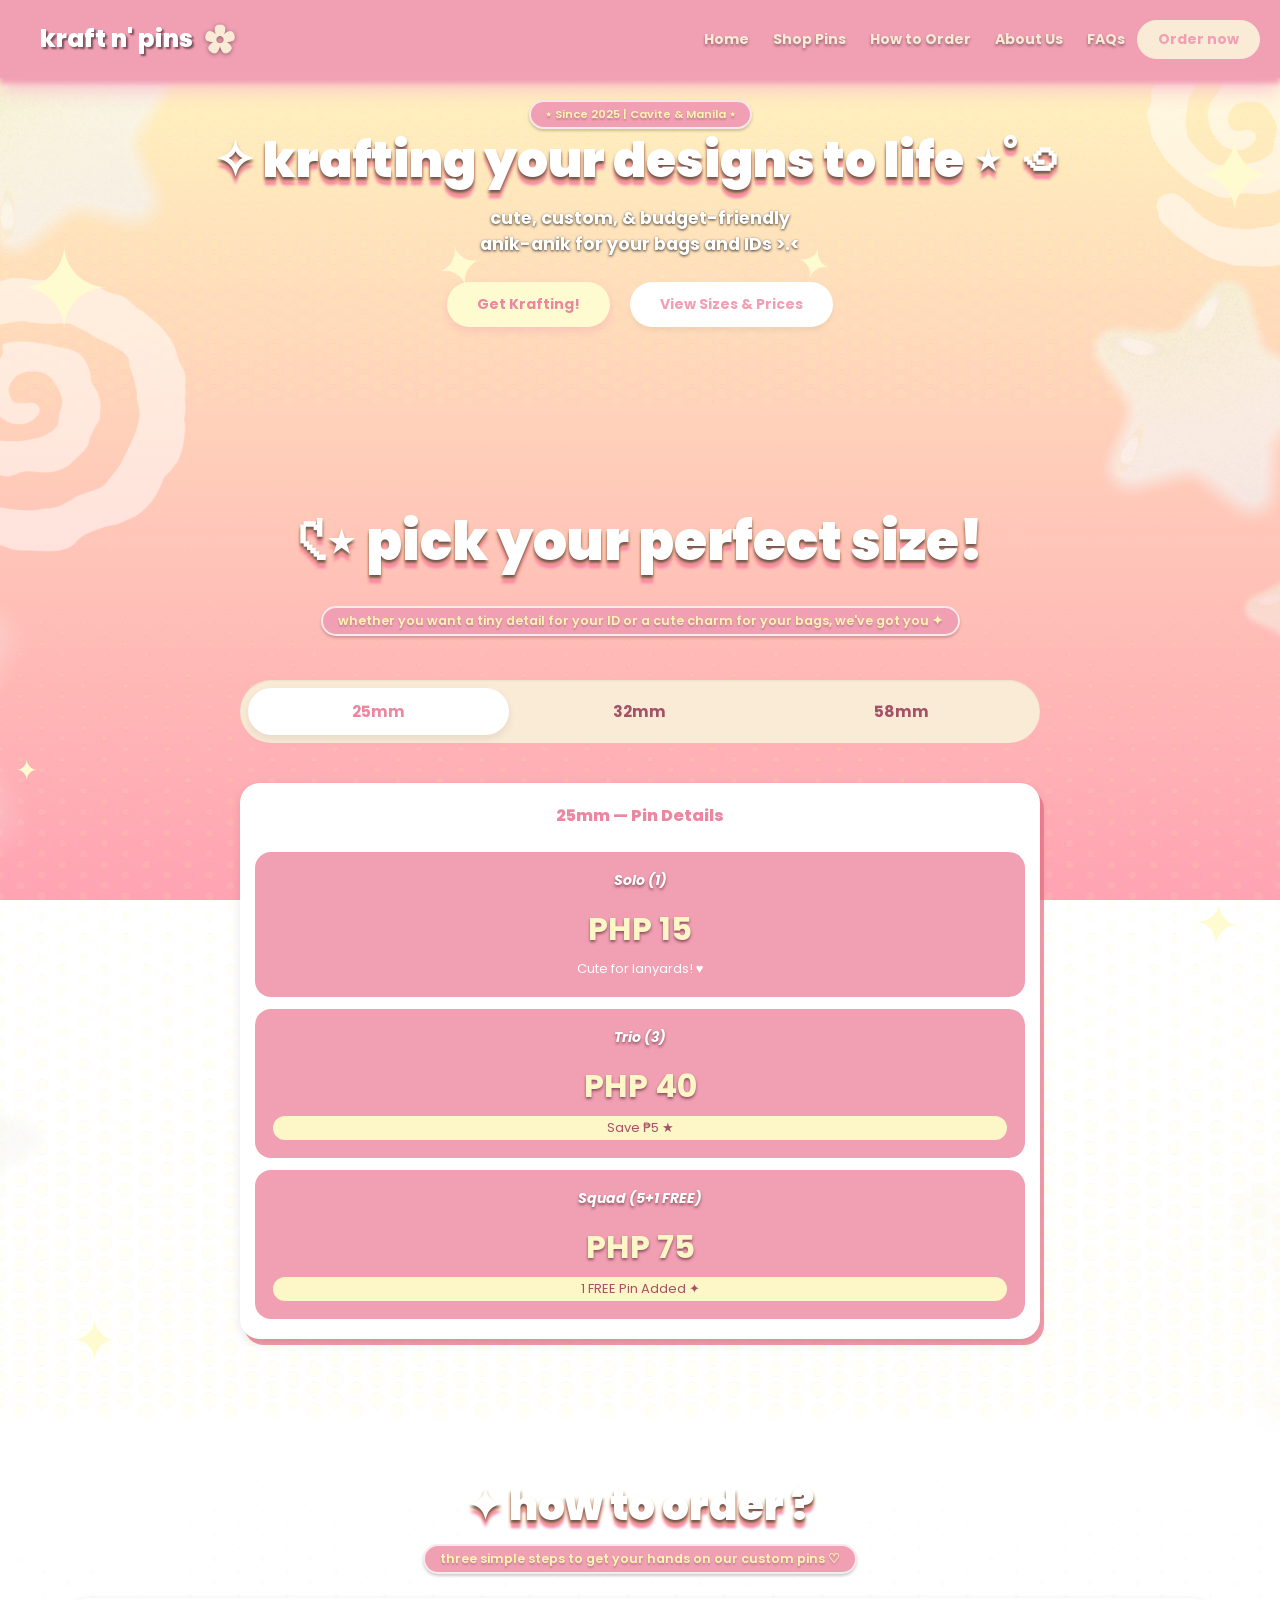
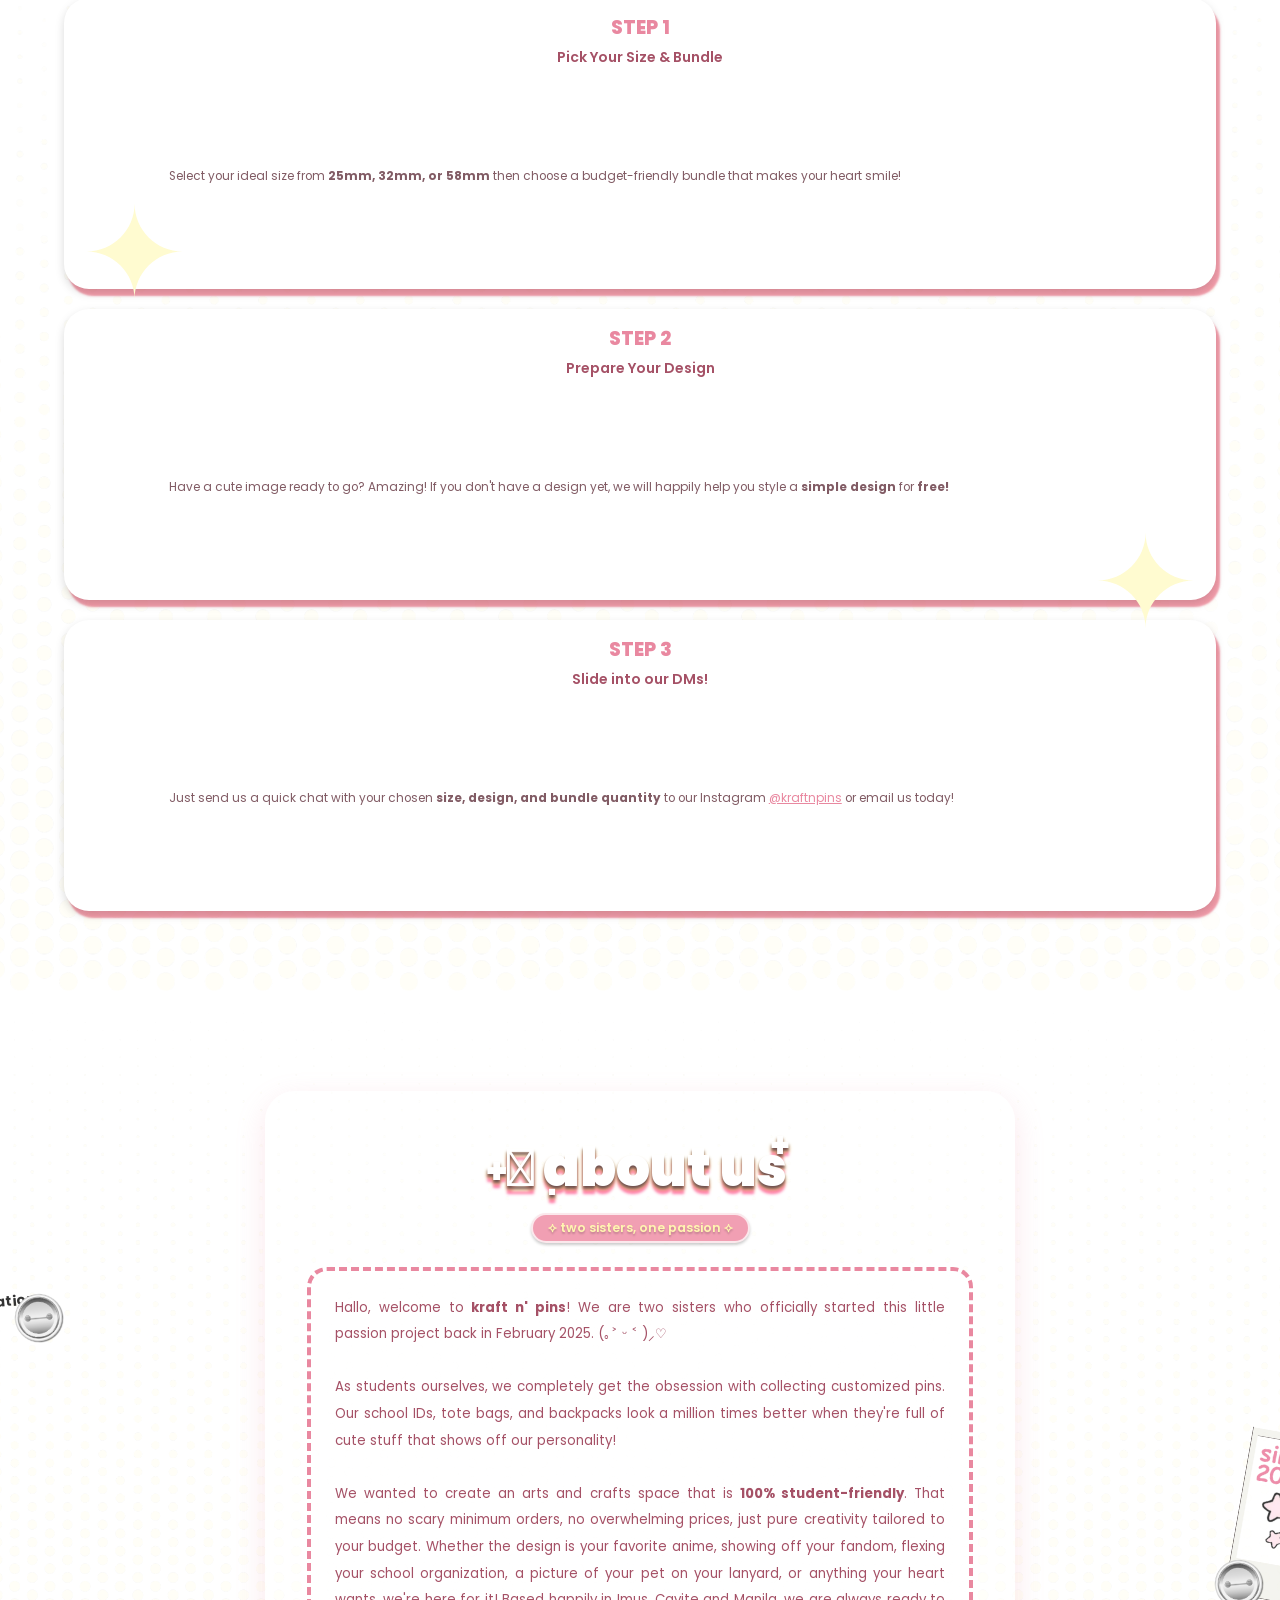
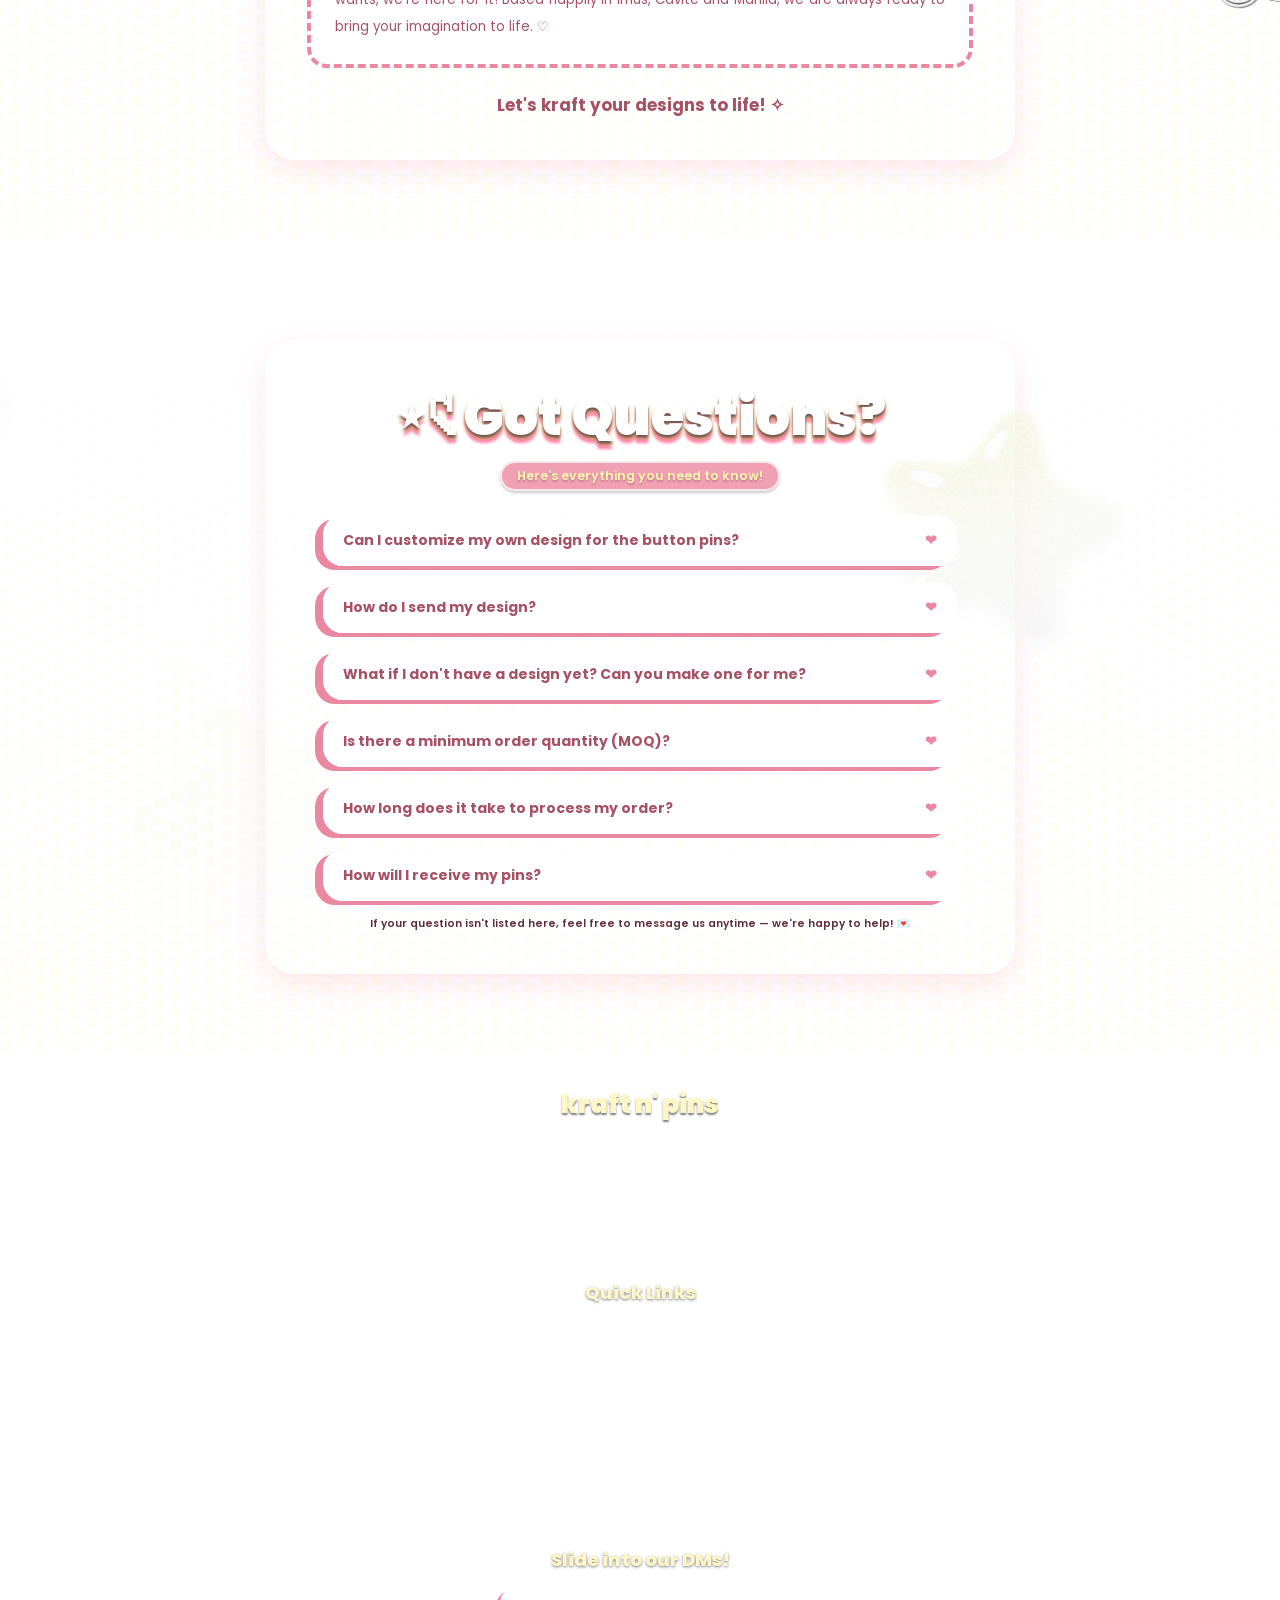
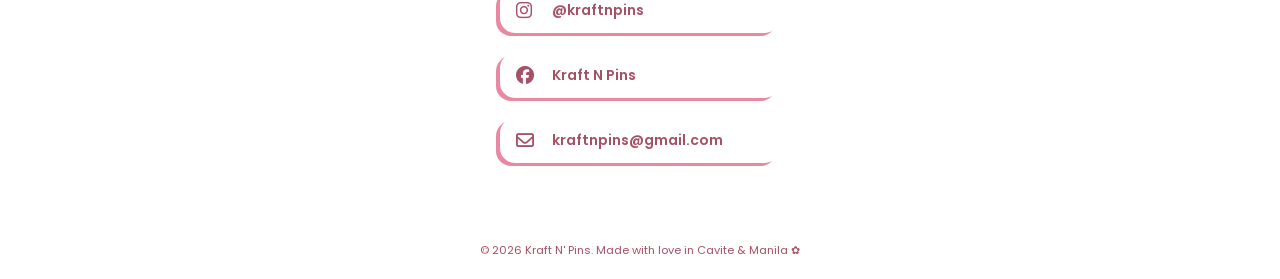
==== commit 3f2b1e76: "Added orderform.html" ====
--- a/index.html
+++ b/index.html
@@ -32,7 +32,7 @@
                 <li><a href="#how-to-order">How to Order</a></li>
                 <li><a href="#about">About Us</a></li>
                 <li><a href="#faq">FAQs</a></li>
-                <li><a href="#how-to-order" id="ordernow">Order now</a></li>
+                <li><a href="orderform.html" id="ordernow">Order now</a></li>
             </ul>
         </nav>
     </header>
--- a/style.css
+++ b/style.css
@@ -8,19 +8,32 @@
 html {
     scroll-behavior: smooth;
     font-size: 16px; 
-    
-    /* Keeps the layout perfectly locked horizontally */
     overflow-x: hidden; 
+    
+    /* Forces iOS Safari to stop auto-shrinking text */
+    -webkit-text-size-adjust: 100%; 
+    text-size-adjust: 100%;
 }
 
 body {
-    background-image: linear-gradient(#fff9c0, #ffa3b3);
-    background-attachment: fixed;
     font-family: "Poppins", sans-serif;
     
-    /* 2. FIX: Safety fallback to kill the jumping horizontal scrollbar completely */
     overflow-x: hidden; 
     width: 100%;
+    
+}
+
+/* Add this new block right below the body rule */
+body::before {
+    content: "";
+    position: fixed;
+    top: 0;
+    left: 0;
+    width: 100vw;
+    height: 100vh;
+    background-image: linear-gradient(#fff9c0, #ffa3b3);
+    z-index: -10; /* Keeps the background firmly behind all your content */
+    pointer-events: none; /* Ensures the background doesn't block any clicks */
 }
 
 /* NAVBAR */
@@ -76,6 +89,15 @@
     text-decoration: none;
     gap: 12px; 
     padding: 20px;
+    
+    font-size: 25px;         
+    font-weight: 800;        
+    color: #ffffff;
+    text-shadow: 2px 2px 2px rgba(0, 0, 0, 0.5);
+}
+
+#brandname b {
+    font-weight: inherit;
 }
 
 #brandname:hover {
@@ -328,7 +350,7 @@
 /* HERO ELEMENTS */
 .heading {
     font-size: 4.5rem; 
-    font-weight: 990;
+    font-weight: 900;
     color: #ffffff;
     text-shadow: 0px 3px 3px rgb(112, 80, 80), 0px 4px 4px rgb(255, 212, 127), 0px 8px 3px rgb(255, 119, 173);
     text-align: center;
@@ -1793,192 +1815,8 @@
         padding-top: 20px;
     }
 
-    /* ==========================================
-    TABLET RESPONSIVENESS (Max 992px)
-   ========================================== */
-@media (max-width: 992px) {
-    /* Navbar Wrapping */
-    .navbar ul {
-        flex-wrap: wrap;
-        justify-content: center;
-        padding: 10px 5px;
-        gap: 5px;
-    }
-
-    .navbar ul li:first-child {
-        width: 100%;
-        margin-right: 0;
-        display: flex;
-        justify-content: center;
-    }
-
-    #brandname {
-        padding: 10px;
-        justify-content: center;
-    }
-
-    .navbar a {
-        padding: 8px 12px;
-        font-size: 0.9rem;
-    }
-
-    /* Push sections down to accommodate the taller, wrapped navbar */
-    .section-container {
-        padding-top: 160px;
-    }
-
-    .shop {
-        width: 95%;
-    }
-}
-
-/* ==========================================
-    MOBILE RESPONSIVENESS (Max 768px)
-   ========================================== */
-@media (max-width: 768px) {
-    /* Typography Scaling */
-    html {
-        font-size: 13px; 
-    }
-
-    .heading {
-        font-size: 2.8rem;
-    }
-
-    .heading-secondary,
-    .how-to-order-title {
-        font-size: 2.5rem;
-    }
-
-    .description {
-        font-size: 1.1rem;
-        padding: 0 15px;
-    }
-
-    /* Button Stacking */
-    .button-container {
-        flex-direction: column;
-        align-items: center;
-        gap: 15px;
-    }
-
-    .btn {
-        width: 100%;
-        max-width: 280px;
-        padding: 14px 20px;
-    }
-
-    /* Shop Section - Size Toggles Stacking */
-    .sizes {
-        flex-direction: column;
-        border-radius: 20px;
-        gap: 8px;
-    }
-
-    .radio-25, .radio-32, .radio-58 {
-        width: 100%;
-        border-radius: 15px;
-    }
-
-    /* Text Boxes Scaling */
-    .center-text-block {
-        padding: 25px 15px;
-        border-radius: 20px;
-    }
-
-    .paragraph-container p {
-        padding: 15px;
-        font-size: 0.9rem;
-    }
-
-    /* Adjust Background Accents to Prevent Overlap on Small Screens */
-    .bg-deco1, .bg-deco2, .swirl-deco1, .swirl-deco2, 
-    .star-shop, .star2-shop, .star3-shop, .star4-shop, 
-    .swirl-order, .swirl2-order, .pinkpin-order, .yellowpin-order,
-    .polaroid-about, .backpin-about, .backpin2-about, .est-about, 
-    .arrow-about, .arrow2-about {
-        opacity: 0.15; /* Toned down so text remains readable */
-    }
-
-    /* Hide excessively large background decos on mobile */
-    .questionmark-faq, .questionmark2-faq {
-        display: none; 
-    }
-
-    /* Accordion Adjustments */
-    details summary {
-        font-size: 0.9rem;
-        padding: 12px 15px;
-    }
-    
-    .faq-item {
-        padding: 12px 15px;
-    }
-}
-
-/* ==========================================
-    SMALL MOBILE RESPONSIVENESS (Max 480px)
-   ========================================== */
-@media (max-width: 480px) {
-    /* Tighten Navbar for tiny screens */
-    .navbar a {
-        padding: 6px 8px;
-        font-size: 0.8rem;
-    }
-
-    #brandname {
-        font-size: 1.5rem;
-    }
-
-    #ordernow {
-        padding: 6px 12px;
-    }
-
-    /* Additional offset for 3-line wrapped navbar */
-    .section-container {
-        padding-top: 180px; 
-    }
-}
-
-/* --- BASE NAVBAR STYLES (Desktop) --- */
-.navbar {
-    background-color: #f19fb3;
-    box-shadow: 0px 5px 5px #f19fb3, 0px 10px 20px #fabbcb;
-    padding: 0 20px; 
-    display: flex; 
-    align-items: center;
-    justify-content: space-between;
-}
-
-.nav-top {
-    display: flex;
-    align-items: center;
-    justify-content: space-between;
-}
-
-.navbar ul {
-    list-style-type: none;
-    margin: 0;
-    padding: 0; 
-    display: flex; 
-    align-items: center;
-    transition: max-height 0.3s ease-in-out;
-}
-
-.hamburger {
-    display: none; /* Hidden on desktop */
-    font-size: 28px;
-    color: antiquewhite;
-    cursor: pointer;
-    transition: transform 0.2s ease;
-}
-
-.hamburger:hover {
-    transform: scale(1.1);
-}
-
-/* ==========================================
-    HAMBURGER MENU RESPONSIVENESS (< 992px)
+ /* ==========================================
+    TABLET & HAMBURGER RESPONSIVENESS (Max 992px)
    ========================================== */
 @media (max-width: 992px) {
     .navbar {
@@ -1994,20 +1832,19 @@
     }
 
     .hamburger {
-        display: block; /* Show hamburger icon on small screens */
+        display: block; 
     }
 
     .navbar ul {
         flex-direction: column;
         width: 100%;
-        max-height: 0;       /* Hides menu completely by default */
-        overflow: hidden;    /* Prevents links from spilling out */
+        max-height: 0;       
+        overflow: hidden;    
         padding: 0;
     }
 
-    /* This class is added by JavaScript when clicked */
     .navbar ul.show-menu {
-        max-height: 500px;   /* Expands menu */
+        max-height: 500px;   
         padding-bottom: 20px;
     }
 
@@ -2020,9 +1857,152 @@
         width: 100%;
         box-sizing: border-box;
     }
-}
-}
+
+    .section-container {
+        padding-top: 160px;
+    }
+
+    .shop {
+        width: 95%;
+    }
+}
+
+/* ==========================================
+    MOBILE RESPONSIVENESS (Max 768px)
+   ========================================== */
+@media (max-width: 768px) {
+     html {
+        font-size: 13px; 
+    }
+
+    .heading {
+        font-size: 2.2rem; /* Reduced so it fits nicely on phones */
+        margin-bottom: 8px;
+    }
+
+    .heading-secondary,
+    .how-to-order-title {
+        font-size: 2.2rem;
+    }
+
+    .description {
+        font-size: 0.95rem; 
+        padding: 0;
+        margin-top: 2rem;
+    }
+    
+    .est {
+        font-size: 0.75rem;
+        padding: 3px 12px;
+        margin-bottom: 2rem;
+    }
+
+    /* Button Stacking */
+    .button-container {
+        flex-direction: column;
+        align-items: center;
+        gap: 15px;
+    }
+
+    .btn {
+        width: 100%;
+        max-width: 280px;
+        padding: 14px 20px;
+    }
+
+    /* Shop Section - Size Toggles Stacking */
+    .sizes {
+        flex-direction: column;
+        border-radius: 20px;
+        gap: 8px;
+    }
+
+    .radio-25, .radio-32, .radio-58 {
+        width: 100%;
+        border-radius: 15px;
+    }
+
+    /* Text Boxes Scaling */
+    .center-text-block {
+        padding: 25px 15px;
+        border-radius: 20px;
+    }
+
+    .paragraph-container p {
+        padding: 15px;
+        font-size: 0.9rem;
+    }
+
+    /* Adjust Background Accents */
+    .bg-deco1, .bg-deco2, .swirl-deco1, .swirl-deco2, 
+    .star-shop, .star2-shop, .star3-shop, .star4-shop, 
+    .swirl-order, .swirl2-order, .pinkpin-order, .yellowpin-order,
+    .polaroid-about, .backpin-about, .backpin2-about, .est-about, 
+    .arrow-about, .arrow2-about {
+        opacity: 0.15; 
+    }
+
+    .questionmark-faq, .questionmark2-faq {
+        display: none; 
+    }
+
+    /* Accordion Adjustments */
+    details summary {
+        font-size: 0.9rem;
+        padding: 12px 15px;
+    }
+    
+    .faq-item {
+        padding: 12px 15px;
+    }
+   
+    /* Added side padding & reduced vertical section gaps */
+    .section-container {
+        padding-left: 24px;
+        padding-right: 24px;
+        padding-bottom: 40px; 
+    }
+
+    .text-layout {
+        padding-top: 40px;
+        padding-bottom: 40px;
+    }
+
+    .order-layout {
+        gap: 20px;
+        padding-bottom: 30px;
+    }
+
+    .hero-content {
+        margin-top: 10vh; 
+    }
+}
+
+/* ==========================================
+    SMALL MOBILE RESPONSIVENESS (Max 480px)
+   ========================================== */
+@media (max-width: 480px) {
+    .navbar a {
+        padding: 6px 8px;
+        font-size: 0.8rem;
+    }
+
+    #brandname {
+        font-size: 1.5rem;
+    }
+
+    #ordernow {
+        padding: 6px 12px;
+    }
+
+    .section-container {
+        padding-top: 180px; 
+        padding-left: 16px;  
+        padding-right: 16px;
+    }
+}
+
 ::selection {
-  background-color: #e988a0b1; /* The highlight background color */
-  color: #ffffff;            /* The text color inside the highlight */
-}
+  background-color: #e988a0b1; 
+  color: #ffffff;          
+}
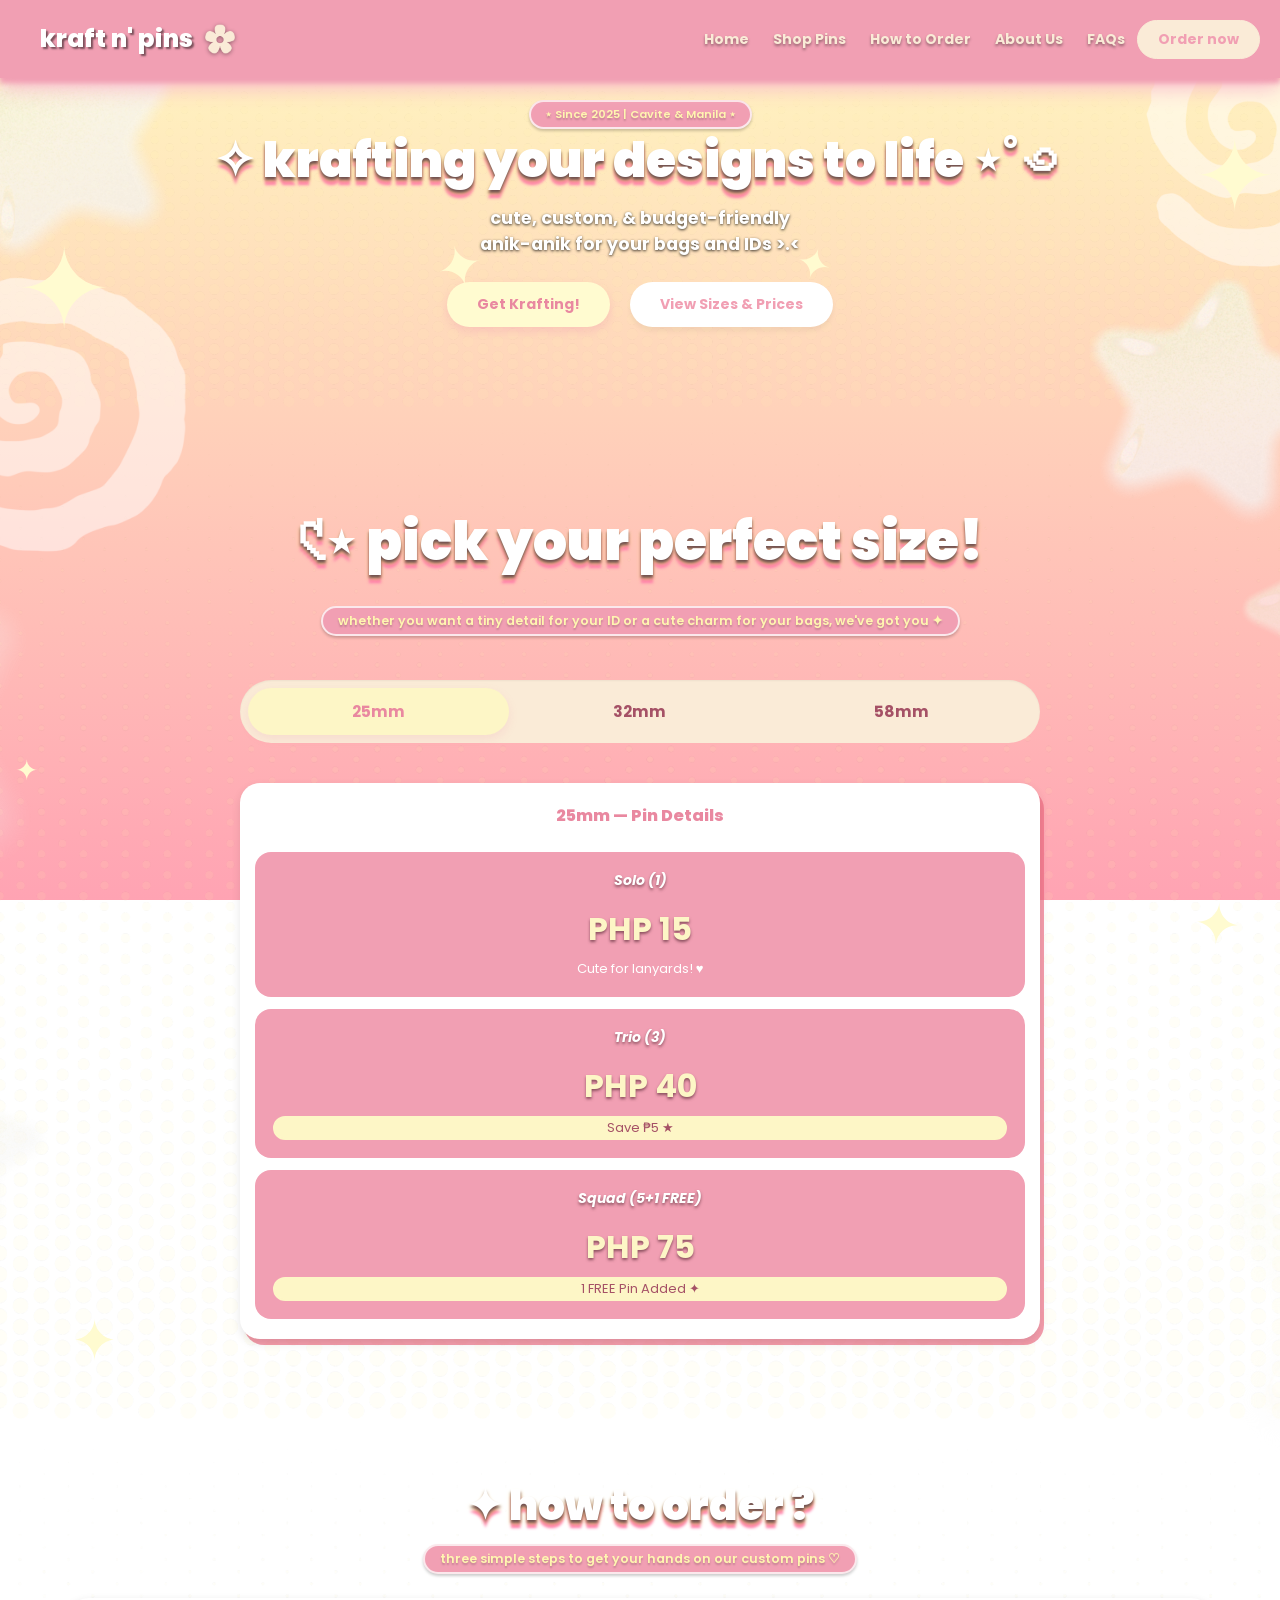
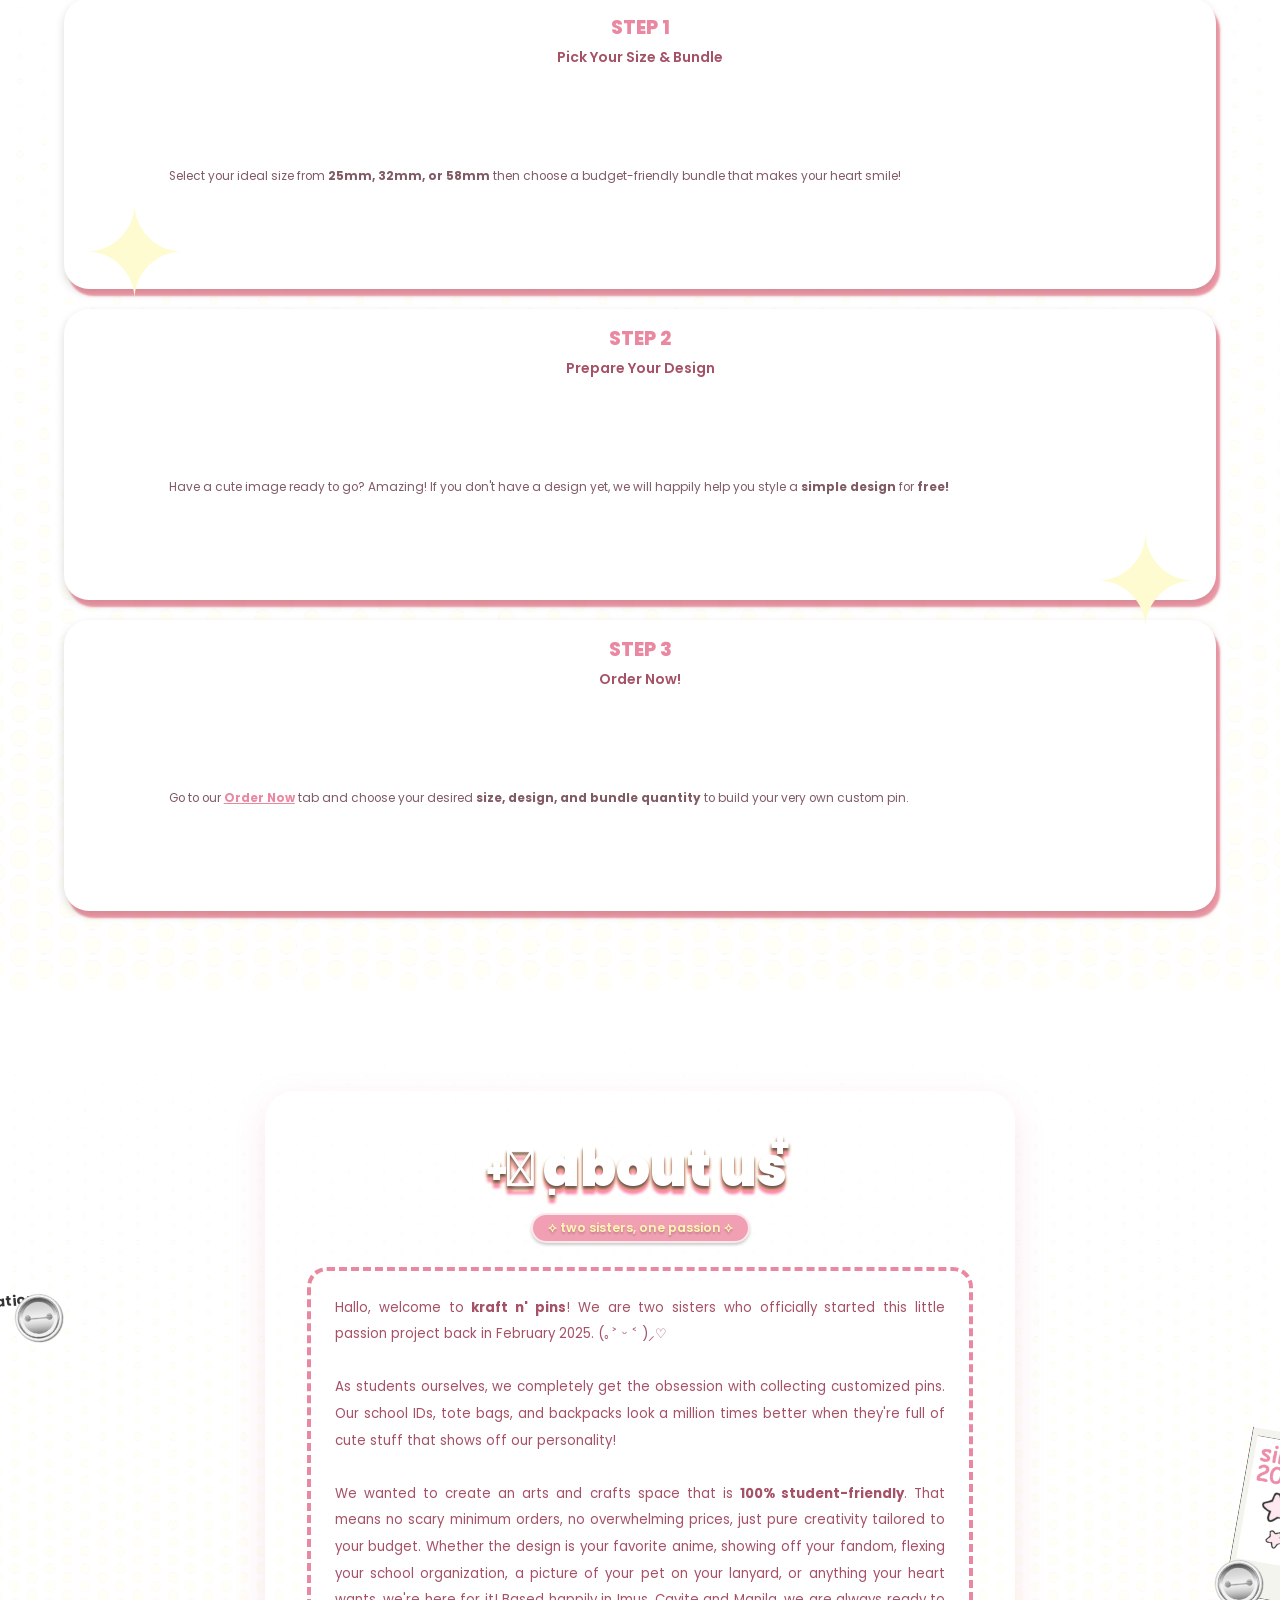
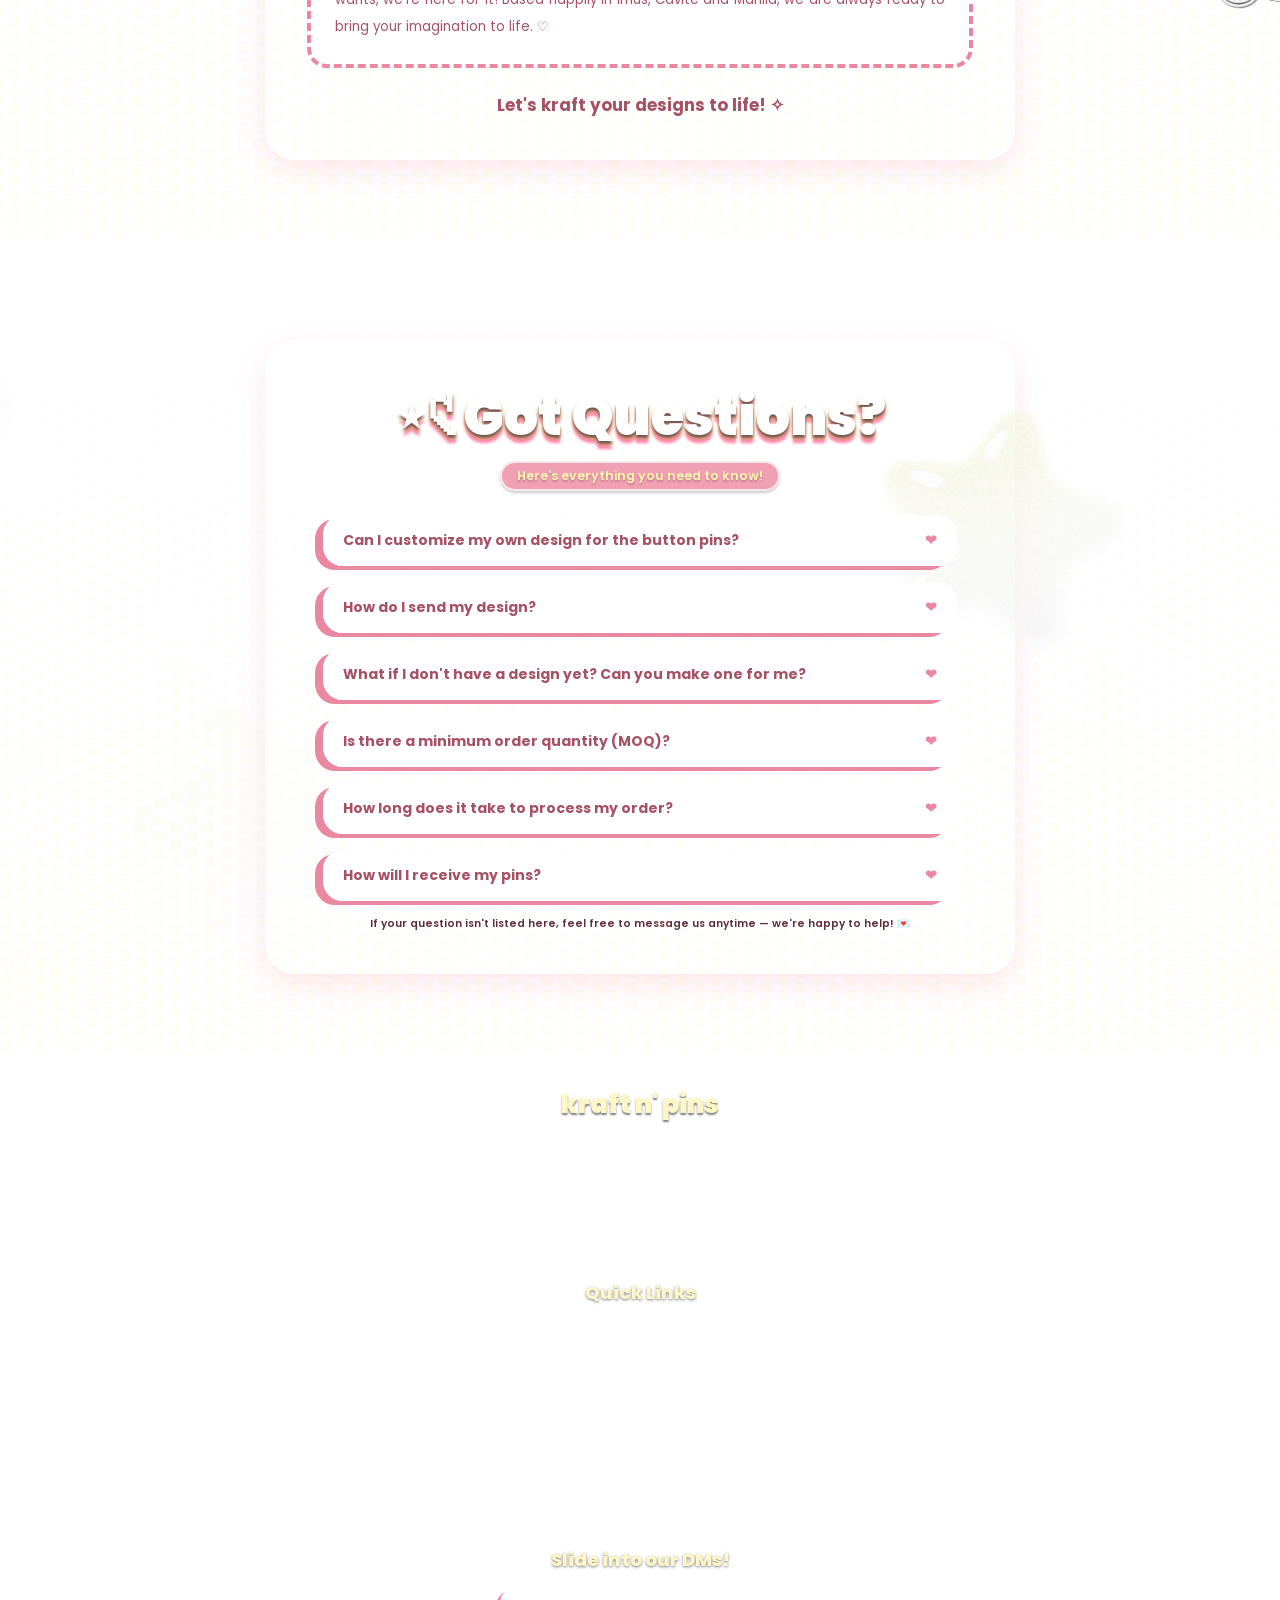
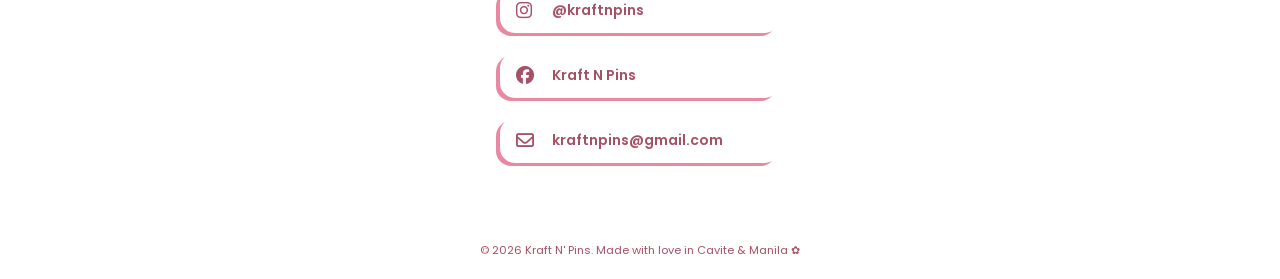
==== commit 9425481f: "Polished some contents based on website updates." ====
--- a/index.html
+++ b/index.html
@@ -301,8 +301,8 @@
             </div>
             <div class="box">
                 <h3 class="steps">STEP 3</h3>
-                <p class="step-title">Slide into our DMs!</p>
-                <p class="order-description"> Just send us a quick chat with your chosen <b>size, design, and bundle quantity</b> to our Instagram <a id="socials" href="https://ig.me/m/kraftnpins?text=Hi!%20I'd%20like%20to%20order%20a%20custom%20pin!" target="_blank" rel="noopener noreferrer">@kraftnpins</a> or email us today!</b></p>
+                <p class="step-title">Order Now!</p>
+                <p class="order-description"> Go to our <a id="socials" href="orderform.html"><b>Order Now</b></a> tab and choose your desired <b>size, design, and bundle quantity</b> to build your very own custom pin.</p>
             </div>
         </section>
     </main>
@@ -372,7 +372,7 @@
                     <summary>How do I send my design?</summary>
                     <div class="faq-content">
                         <div class="faq-item">
-                            You can send your design to our <b>Instagram:<a id="socials" href="https://www.instagram.com/kraftnpins/" target="_blank">@kraftnpins</a> or Email: <a id="socials" href="https://mail.google.com/mail/?view=cm&to=kraftnpins@gmail.com&su=Custom%20Button%20Pins%20Inquiry" target="_blank"><b></b>kraftnpins@gmail.com</b></a>. We accept direct files in PNG, JPEG, or even files stored in Google Drive. Make sure your image is <b>clear and high-quality</b> to get the best results!
+                            You can now upload your designs <b>directly on our website</b> while placing your order! Simply <b>drag and drop your PNG or JPEG</b> files into the upload boxes for each pin size before checking out. Make sure your images are clear and high-quality to get the best results!
                         </div>
                     </div>
                 </details>
--- a/style.css
+++ b/style.css
@@ -1638,6 +1638,1159 @@
 }
 
 /* ==========================================
+    ORDER FORM LAYOUT (Title Top Center)
+   ========================================== */
+.order-main-wrapper {
+    display: flex;
+    flex-direction: column;
+    align-items: center;
+    justify-content: flex-start;
+    min-height: 100vh;
+    padding-top: 160px; /* Pushes the entire page content down from the navbar */
+    padding-bottom: 80px;
+}
+
+.order-page-header {
+    text-align: center;
+    width: 100%;
+    margin-bottom: 3rem; /* Space between the title and the columns */
+    z-index: 2;
+}
+
+.order-page-header .heading-secondary {
+    font-size: 4.5rem;
+    margin-top: 0;
+    margin-bottom: 12px;
+}
+
+.order-page-header .subheading-text {
+    margin-left: auto;
+    margin-right: auto;
+}
+
+.split-layout {
+    display: flex;
+    align-items: flex-start;
+    justify-content: center; 
+    gap: 4rem; 
+    max-width: 100%; 
+    width: 100%;
+    padding: 0 2rem; /* Removed the top/bottom padding since the wrapper handles it now */
+    box-sizing: border-box;
+    z-index: 2;
+}
+
+.order-form-col {
+    flex: 0 1 800px; 
+    width: 100%;
+    max-width: 800px; 
+    display: flex;
+    flex-direction: column;
+    align-items: stretch; 
+    gap: 2rem;
+}
+
+/* Forces the shop container and pop boxes to align edges perfectly */
+.order-shop-override {
+    width: 100% !important;
+    max-width: 100% !important;
+    padding: 0 !important;
+    align-items: stretch !important; 
+    gap: 15px;
+}
+
+.order-shop-override .sizes-popup {
+    width: 100%;
+}
+
+.order-shop-override .pop-box {
+    width: 100% !important;
+    max-width: 100% !important;
+    box-sizing: border-box;
+}
+
+.upload-section {
+    width: 100%;
+    box-sizing: border-box;
+}
+
+/* ==========================================
+    STICKY SIDE BASKET
+   ========================================== */
+.basket-sidebar {
+    flex: 0 1 400px; 
+    width: 100%;
+    min-width: 340px;
+    max-width: 400px; 
+    
+    position: sticky;
+    top: 130px; 
+    /* Removed the 125px margin-top since the title is now out of the left column */
+    margin-top: 0; 
+    height: 490px; 
+    
+    background-color: #ffffff;
+    border-radius: 25px;
+    padding: 30px; 
+    
+    box-shadow: 0px 4px 10px rgba(0, 0, 0, 0.1), 4px 6px 0px #ef6a80a8;
+    border: 2px dashed #f19fb3;
+    
+    display: flex;
+    flex-direction: column;
+    z-index: 10;
+}
+
+.basket-title {
+    font-family: 'Poppins', sans-serif;
+    color: #e988a0;
+    font-size: 1.4rem;
+    font-weight: 800;
+    margin-bottom: 1.5rem;
+    text-align: center;
+}
+
+.basket-items-wrapper {
+    flex: 1; 
+    min-height: 100px;
+    max-height: 100%; 
+    overflow-y: auto;
+    padding-right: 10px;
+}
+
+#basket-items-list {
+    list-style: none;
+    padding: 0;
+    margin: 0;
+    display: flex;
+    flex-direction: column;
+    gap: 12px;
+}
+
+.empty-basket {
+    text-align: center;
+    color: #a55166;
+    font-style: italic;
+    font-size: 0.9rem;
+    margin-top: 10px;
+}
+
+.basket-list-item {
+    display: flex;
+    justify-content: space-between;
+    align-items: center;
+    background-color: #fffbd0;
+    padding: 10px 15px;
+    border-radius: 12px;
+    border: 1px solid #faebd7;
+}
+
+.basket-item-info {
+    display: flex;
+    flex-direction: column;
+}
+
+.basket-item-name {
+    font-size: 0.85rem;
+    font-weight: 700;
+    color: #a55166;
+}
+
+.basket-item-price {
+    font-size: 0.8rem;
+    color: #e988a0;
+    font-weight: 600;
+}
+
+.basket-remove-btn {
+    background: #f19fb3;
+    color: white;
+    border: none;
+    border-radius: 50%;
+    width: 24px;
+    height: 24px;
+    cursor: pointer;
+    font-size: 0.8rem;
+    display: flex;
+    align-items: center;
+    justify-content: center;
+    transition: background 0.2s;
+}
+
+.basket-remove-btn:hover {
+    background: #dc2b57;
+}
+
+.basket-divider {
+    border: none;
+    border-top: 2px dashed #fcd2dc;
+    margin: 20px 0;
+}
+
+.basket-total-row {
+    display: flex;
+    justify-content: space-between;
+    font-size: 1.2rem;
+    font-weight: 800;
+    color: #a55166;
+    margin-bottom: 20px;
+}
+
+.checkout-full-btn {
+    width: 100%;
+    font-size: 1.05rem;
+    display: flex;
+    justify-content: center;
+    align-items: center;
+    gap: 8px;
+    padding: 16px;
+    box-shadow: 0px 4px 10px rgba(0, 0, 0, 0.1);
+}
+
+/* ==========================================
+    DYNAMIC DRAG & DROP ZONES
+   ========================================== */
+.upload-section {
+    background: rgba(255, 255, 255, 0.7);
+    border-radius: 25px;
+    padding: 30px;
+    border: 2px dashed #ffffff;
+    box-shadow: 0px 4px 10px rgba(0, 0, 0, 0.05);
+}
+
+.upload-title {
+    font-family: 'Poppins', sans-serif;
+    color: #e988a0;
+    font-size: 1.6rem;
+    font-weight: 800;
+    text-align: center;
+    margin-bottom: 5px;
+}
+
+.upload-subtitle {
+    text-align: center;
+    color: #a55166;
+    font-size: 0.9rem;
+    margin-bottom: 20px;
+}
+
+.empty-upload-state {
+    text-align: center;
+    background: #fffbd0;
+    color: #a55166;
+    padding: 15px;
+    border-radius: 12px;
+    font-weight: 600;
+    font-size: 0.9rem;
+}
+
+.custom-drop-zone {
+    width: 100%;
+    height: 120px;
+    border: 3px dashed #f19fb3;
+    border-radius: 16px;
+    display: flex;
+    align-items: center;
+    justify-content: center;
+    background-color: #ffffff;
+    margin-bottom: 15px;
+    cursor: pointer;
+    position: relative;
+    overflow: hidden;
+    transition: background-color 0.3s, border-color 0.3s;
+}
+
+.custom-drop-zone:hover {
+    background-color: #fffbd0;
+}
+
+.drop-zone-over {
+    background-color: #fdf6c6;
+    border-color: #a55166;
+}
+
+.drop-zone-input {
+    display: none;
+}
+
+.drop-zone-prompt {
+    display: flex;
+    flex-direction: column;
+    align-items: center;
+    color: #a55166;
+    font-size: 0.95rem;
+}
+
+.drop-zone-prompt i {
+    font-size: 2rem;
+    margin-bottom: 8px;
+    color: #f19fb3;
+}
+
+/* ==========================================
+    UPLOAD THUMBNAIL & SQUARE GRID PREVIEW
+   ========================================== */
+.drop-zone-thumb {
+    width: 100%;
+    height: 100%;
+    position: absolute;
+    top: 0;
+    left: 0;
+    z-index: 2;
+    background-color: #ffffff; /* Solid background to make grid pop */
+    border-radius: 12px;
+    overflow: hidden;
+}
+
+/* Creates a flex-grid to wrap multiple small square images */
+.thumb-grid-container {
+    display: flex;
+    flex-wrap: wrap;
+    justify-content: center;
+    align-items: center;
+    gap: 10px;
+    width: 100%;
+    height: 100%;
+    /* Pads around edges to avoid the text bar and 'X' button */
+    padding: 10px 45px 35px 15px; 
+    box-sizing: border-box;
+}
+
+/* Styles each individual uploaded picture inside the drop box */
+.grid-img-preview {
+    width: 45px;
+    height: 45px;
+    background-size: cover;
+    background-position: center;
+    border-radius: 8px;
+    border: 1px solid rgba(0,0,0,0.15);
+    box-shadow: 0px 2px 5px rgba(0,0,0,0.2);
+}
+
+/* The bottom status text indicator (x of x selected) */
+.drop-zone-thumb::after {
+    content: attr(data-label);
+    position: absolute;
+    bottom: 0;
+    left: 0;
+    width: 100%;
+    padding: 6px 0;
+    color: #ffffff;
+    background: rgba(165, 81, 102, 0.95);
+    font-size: 0.85rem;
+    font-weight: 700;
+    text-align: center;
+    z-index: 10; 
+}
+
+/* Boost CTA Contrast (Basket Button) */
+#checkout-submit-btn.checkout-full-btn {
+    background-color: #e988a0 !important;
+    color: #ffffff !important;
+    border: none;
+    box-shadow: 0px 4px 12px rgba(233, 136, 160, 0.4);
+    transition: background-color 0.2s ease, transform 0.2s ease;
+}
+
+#checkout-submit-btn.checkout-full-btn:hover {
+    background-color: #dc2b57 !important;
+    transform: translateY(-2px);
+}
+
+/* ==========================================
+    EMPHATIC CLICK ANIMATION
+   ========================================== */
+@keyframes emphaticPop {
+    0%   { transform: scale(1.05); } /* Starts from the hover scale */
+    40%  { transform: scale(0.85); background-color: #fdf6c6; border-color: #e988a0; box-shadow: inset 0px 4px 8px rgba(0,0,0,0.1); }
+    70%  { transform: scale(1.08); background-color: #f19fb3; }
+    100% { transform: scale(1.05); } /* Returns to the hover scale */
+}
+
+.add-to-basket.clicked-animation {
+    animation: emphaticPop 0.4s cubic-bezier(0.25, 1, 0.5, 1);
+}
+
+/* ==========================================
+    UPLOAD REMOVE BUTTON
+   ========================================== */
+.remove-thumb-btn {
+    position: absolute;
+    top: 10px;
+    right: 10px;
+    background-color:#a55166;
+    color: #ffffff;
+    border: none;
+    border-radius: 50%;
+    width: 28px;
+    height: 28px;
+    cursor: pointer;
+    display: flex;
+    justify-content: center;
+    align-items: center;
+    font-size: 1rem;
+    z-index: 10;
+    box-shadow: 0px 2px 6px rgba(0, 0, 0, 0.3);
+    transition: transform 0.2s ease, background-color 0.2s ease;
+}
+
+.remove-thumb-btn:hover {
+    background-color: #dc2b57;
+    transform: scale(1.15);
+}
+
+/* ==========================================
+    UPLOAD "ADD MORE" BADGE
+   ========================================== */
+.add-more-badge {
+    position: absolute;
+    top: 50%;
+    left: 50%;
+    transform: translate(-50%, -50%);
+    background-color: rgba(253, 246, 198, 0.95); /* Semi-transparent yellow */
+    color: #a55166;
+    padding: 8px 16px;
+    border-radius: 20px;
+    font-family: 'Poppins', sans-serif;
+    font-weight: 700;
+    font-size: 0.85rem;
+    box-shadow: 0px 4px 10px rgba(0, 0, 0, 0.15);
+    
+    /* Crucial: lets clicks pass straight through the badge to the drop zone underneath */
+    pointer-events: none; 
+    z-index: 5;
+    transition: transform 0.2s ease, background-color 0.2s ease;
+}
+
+.custom-drop-zone:hover .add-more-badge {
+    background-color: #fffbd0;
+    transform: translate(-50%, -50%) scale(1.05);
+}
+
+/* ==========================================
+    SQUARE GRID PREVIEW & BLUR (UI Fix)
+   ========================================== */
+
+/* Overrides the old single-background setup */
+.drop-zone-thumb {
+    width: 100%;
+    height: 100%;
+    position: absolute;
+    top: 0;
+    left: 0;
+    z-index: 2;
+    background: transparent !important; 
+    overflow: hidden;
+}
+
+/* Creates a flex-grid to wrap multiple small square images */
+.thumb-grid-container {
+    display: flex;
+    flex-wrap: wrap;
+    justify-content: center;
+    align-items: center;
+    gap: 8px;
+    width: 100%;
+    height: 100%;
+    padding: 10px 40px 30px 10px; /* Pads around the edges so images don't hit the borders or the X button */
+    box-sizing: border-box;
+    transition: filter 0.3s ease;
+}
+
+/* Styles each individual uploaded picture */
+.grid-img-preview {
+    width: 50px;
+    height: 50px;
+    background-size: cover;
+    background-position: center;
+    border-radius: 8px;
+    border: 1px solid rgba(0,0,0,0.15);
+    box-shadow: 0px 2px 5px rgba(0,0,0,0.2);
+}
+
+/* Blurs and darkens the entire grid when the "Add More" badge is hovering above it */
+.grid-blurred {
+    filter: blur(3px) brightness(0.8); 
+}
+
+/* -----------------------------------
+   Modal Overlay Container
+------------------------------------ */
+.modal-overlay {
+    display: none; /* Hidden by default, JS turns this to 'flex' */
+    position: fixed;
+    top: 0;
+    left: 0;
+    width: 100vw;
+    height: 100vh;
+    background-color: rgba(0, 0, 0, 0.6); /* Dark semi-transparent background */
+    backdrop-filter: blur(4px); /* Blurs the order form behind it */
+    z-index: 2000; /* Ensures it sits above the navbar and everything else */
+    justify-content: center;
+    align-items: center;
+}
+
+/* -----------------------------------
+   Modal Formatting
+------------------------------------ */
+.preview-modal-content {
+    background: #fff9c0;
+    border: 3px dashed #f19fb3;
+    max-width: 600px;
+    width: 90%;
+}
+
+.preview-modal-content h3 {
+    font-family: 'Poppins', sans-serif;
+    color: #e988a0;
+    font-size: 1.8rem;
+    font-weight: 800;
+    margin-bottom: 1.5rem;
+}
+
+.close-preview-modal {
+    position: absolute;
+    top: 15px;
+    right: 20px;
+    font-size: 1.5rem;
+    color: #e988a0;
+    cursor: pointer;
+    transition: transform 0.2s ease;
+}
+
+.close-preview-modal:hover {
+    transform: scale(1.2);
+    color: #dc2b57;
+}
+
+/* The actual Square Grid layout inside the modal */
+.preview-grid {
+    display: grid;
+    grid-template-columns: repeat(auto-fill, minmax(180px, 1fr));
+    gap: 15px;
+    max-height: 50vh;
+    overflow-y: auto;
+    padding: 10px;
+}
+
+.preview-grid-item {
+    width: 100%;
+    aspect-ratio: 1 / 1; /* Forces perfect squares */
+    background-size: cover;
+    background-position: center;
+    border-radius: 12px;
+    box-shadow: 0px 4px 10px rgba(0,0,0,0.15);
+    border: 2px solid #ffffff;
+}
+
+/* ==========================================
+    MODAL GALLERY & VIEW BUTTON
+   ========================================== */
+
+/* The new View Gallery Button */
+.view-thumb-btn {
+    position: absolute;
+    top: 10px;
+    left: 10px; /* Placed on the top-left to balance the X button */
+    background-color: #a55166;
+    color: #ffffff;
+    border: none;
+    border-radius: 50%;
+    width: 28px;
+    height: 28px;
+    cursor: pointer;
+    display: flex;
+    justify-content: center;
+    align-items: center;
+    font-size: 0.9rem;
+    z-index: 10;
+    box-shadow: 0px 2px 6px rgba(0, 0, 0, 0.3);
+    transition: transform 0.2s ease, background-color 0.2s ease;
+}
+
+.view-thumb-btn:hover {
+    background-color: #a55166;
+    transform: scale(1.15);
+}
+
+/* LOCKOUT STATE: Changes cursor when the box is full */
+.custom-drop-zone.is-full {
+    cursor: default !important; /* Turns off the pointer finger */
+}
+
+/* Modal Overlay Container */
+.modal-overlay {
+    display: none; 
+    position: fixed;
+    top: 0;
+    left: 0;
+    width: 100vw;
+    height: 100vh;
+    background-color: rgba(0, 0, 0, 0.6); 
+    backdrop-filter: blur(4px); 
+    z-index: 2000; 
+    justify-content: center;
+    align-items: center;
+}
+
+.preview-modal-content {
+    background: #fff9c0;
+    border: 3px dashed #f19fb3;
+    max-width: 600px;
+    width: 90%;
+    padding: 30px;
+    border-radius: 20px;
+    position: relative;
+    text-align: center;
+}
+
+.preview-modal-content h3 {
+    font-family: 'Poppins', sans-serif;
+    color: #e988a0;
+    font-size: 1.8rem;
+    font-weight: 800;
+    margin-bottom: 1.5rem;
+}
+
+.close-preview-modal {
+    position: absolute;
+    top: 15px;
+    right: 20px;
+    font-size: 1.5rem;
+    color: #e988a0;
+    cursor: pointer;
+    transition: transform 0.2s ease;
+}
+
+.close-preview-modal:hover {
+    transform: scale(1.2);
+    color: #dc2b57;
+}
+
+/* The actual Square Grid layout inside the popup modal */
+.preview-grid {
+    display: grid;
+    grid-template-columns: repeat(auto-fill, minmax(100px, 1fr));
+    gap: 15px;
+    max-height: 50vh;
+    overflow-y: auto;
+    padding: 10px;
+}
+
+.preview-grid-item {
+    width: 100%;
+    aspect-ratio: 1 / 1; /* Forces perfect squares */
+    background-size: cover;
+    background-position: center;
+    border-radius: 12px;
+    box-shadow: 0px 4px 10px rgba(0,0,0,0.15);
+    border: 2px solid #ffffff;
+}
+
+/* ==========================================
+    RESPONSIVE SPLIT LAYOUT (MOBILE)
+   ========================================== */
+@media (max-width: 992px) {
+    .split-layout {
+        flex-direction: column;
+        padding-top: 150px;
+    }
+    
+    .basket-sidebar {
+        width: 100%;
+        flex: none;
+        position: relative; 
+        top: 0;
+        margin-top: 10px;
+    }
+}
+
+/* Highlights the selected size emphasis in pink */
+.drop-zone-prompt b {
+    color: #e988a0; 
+    font-weight: 800;
+    transition: color 0.2s ease;
+}
+
+/* Optional: Makes it an even slightly deeper pink when the box turns yellow on hover */
+.custom-drop-zone:hover .drop-zone-prompt b {
+    color: #dc2b57; 
+}
+
+/* ==========================================
+    HOLOGRAPHIC UPGRADE UI
+   ========================================== */
+.upgrade-actions {
+    display: flex;
+    justify-content: center;
+    margin-bottom: 20px;
+}
+
+.holo-btn {
+    padding: 8px 20px;
+    font-size: 0.85rem;
+    border-radius: 20px;
+    border: 2px dashed #f19fb3;
+    cursor: pointer;
+    
+    /* NEW: Forces both buttons to be exactly this wide */
+    min-width: 120px; 
+    
+    /* Centers the text and the sparkle icon inside the fixed width */
+    display: inline-flex; 
+    justify-content: center;
+    align-items: center;
+}
+
+#holo-items-wrapper {
+    display: flex;
+    flex-direction: column;
+    gap: 10px;
+}
+
+/* ==========================================
+   THE SOFT FADE-SWEEP ANIMATION
+   ========================================== */
+@keyframes smoothSweepFade {
+    0% { 
+        opacity: 0; 
+        background-position: 100% center; /* Starts anchored on the pure yellow third */
+    }
+    30% {
+        opacity: 1; /* Quickly fades in the pure yellow */
+        background-position: 100% center; 
+    }
+    100% { 
+        opacity: 1; 
+        background-position: 0% center; /* Softly sweeps the pink in, stopping on the right edge */
+    }
+}
+
+/* 1. Main Box Setup */
+.holo-toggle-box {
+    display: flex;
+    justify-content: space-between;
+    align-items: center;
+    background-color: #ffffff;
+    border: 1px solid #faebd7;
+    padding: 12px 15px;
+    border-radius: 12px;
+    cursor: pointer;
+    position: relative;
+    z-index: 1;
+    overflow: hidden; 
+}
+
+/* 2. Hover State (Turns Solid Yellow) */
+.holo-toggle-box:hover {
+    background-color: #fff9c0; 
+}
+
+.holo-toggle-box::before {
+    content: "";
+    position: absolute;
+    top: 0; left: 0; right: 0; bottom: 0;
+    z-index: 0; 
+    border-radius: 11px;
+    
+    /* The soft map: Yellow -> Pink -> Yellow -> Yellow */
+    /* Because it is stretched over 300%, there are absolutely no hard lines */
+    background-image: linear-gradient(to right, #fff9c0 0%, #ffa3b3 33.33%, #fff9c0 66.66%, #fff9c0 100%);
+    background-size: 300% 100%;
+    
+    opacity: 0; /* Stays hidden by default */
+}
+
+/* 4. Checked State (Locks Yellow base & Removes Border) */
+.holo-toggle-box:has(input:checked) {
+    background-color: #fff9c0; 
+    border-color: transparent; 
+}
+
+/* 5. Trigger the Sweeping Fade via Keyframes! */
+.holo-toggle-box:has(input:checked)::before {
+    /* Runs the reversed sweeping animation */
+    animation: smoothSweepFade 0.7s ease-out forwards;
+}
+
+/* 6. Keeps the text safely above the animation */
+.holo-info, .holo-custom-check {
+    position: relative;
+    z-index: 2;
+}
+
+.holo-info {
+    display: flex;
+    flex-direction: column;
+}
+
+.holo-name {
+    font-size: 0.85rem;
+    font-weight: 700;
+    color: #a55166;
+}
+
+.holo-price {
+    font-size: 0.75rem;
+    font-weight: 600;
+    color: #e988a0;
+}
+
+.holo-checkbox {
+    display: none;
+}
+
+.holo-custom-check {
+    width: 22px;
+    height: 22px;
+    border: 2px solid #e988a0;
+    border-radius: 6px;
+    /* Use flexbox to perfectly center the inner yellow square */
+    display: flex; 
+    align-items: center;
+    justify-content: center;
+    background-color: transparent; 
+    transition: all 0.2s ease;
+}
+
+.holo-checkbox:checked + .holo-custom-check {
+    background-color: transparent; 
+}
+
+.holo-checkbox:checked + .holo-custom-check::before {
+    content: "";
+    width: 12px;  /* Smaller than the 22px box to create the gap */
+    height: 12px;
+    background-color: #fdf6c6; /* Your theme's soft yellow */
+    border-radius: 3px; /* Slightly rounded corners for the inner box */
+    display: block;
+    box-shadow: 0px 1px 3px rgba(0,0,0,0.1); /* Optional: tiny shadow to make it pop */
+}
+
+/* ==========================================
+    ERROR ANIMATION (Missing Uploads)
+   ========================================== */
+@keyframes shakeError {
+    0%, 100% { transform: translateX(0); border-color: #f19fb3; }
+    20%, 60% { transform: translateX(-8px); border-color: #dc2b57; background-color: #ffe6e6;}
+    40%, 80% { transform: translateX(8px); border-color: #dc2b57; background-color: #ffe6e6;}
+}
+
+.error-shake {
+    animation: shakeError 0.6s ease-in-out;
+}
+
+/* ==========================================
+    CLICK INVERSIONS (Yellow Box + Pink Text)
+   ========================================== */
+
+/* 1. Top Radio Buttons: Turns the selected radio box yellow with pink text */
+.sizes div:has(input[type="radio"]:checked) {
+    background-color: #fdf6c6 !important; /* Soft yellow */
+    color: #e988a0 !important; /* Pink text */
+    box-shadow: 0px 4px 10px rgba(233, 136, 160, 0.15) !important;
+}
+
+/* 2. Sizes-Popup Bundle Boxes: Inverts the white text to pink while the box flashes yellow */
+@keyframes emphaticTextInvert {
+    0%   { color: #ffffff; }
+    40%  { color: #e988a0; text-shadow: none; } /* Turns pink exactly when the background pops yellow */
+    70%  { color: #ffffff; }
+    100% { color: #ffffff; }
+}
+
+.add-to-basket.clicked-animation #qty,
+.add-to-basket.clicked-animation #amount,
+.add-to-basket.clicked-animation #qty-descrip {
+    animation: emphaticTextInvert 0.4s cubic-bezier(0.25, 1, 0.5, 1);
+}
+
+/* ==========================================
+    SLEEK RUSH ORDER TOGGLE
+   ========================================== */
+.rush-order-wrapper {
+    display: flex;
+    justify-content: space-between;
+    align-items: center;
+    background: #fffbd0;
+    padding: 12px 15px;
+    border-radius: 12px;
+    margin-bottom: 20px;
+    border: 1px solid #faebd7;
+}
+
+.rush-label {
+    font-size: 0.85rem;
+    font-weight: 700;
+    color: #a55166;
+}
+
+/* The Toggle Switch */
+.rush-switch {
+    position: relative;
+    display: inline-block;
+    width: 42px;
+    height: 24px;
+}
+
+.rush-switch input { 
+    opacity: 0;
+    width: 0;
+    height: 0;
+}
+
+/* The slider background when OFF (Inactive) */
+.rush-slider {
+    position: absolute;
+    cursor: pointer;
+    top: 0; left: 0; right: 0; bottom: 0;
+    background-color: #d6c5c8; /* Muted grey-pink so it clearly looks "off" */
+    transition: 0.3s;
+    border-radius: 24px;
+    box-shadow: inset 0px 2px 4px rgba(0,0,0,0.1); /* Adds a slight inner shadow */
+}
+
+/* The white knob */
+.rush-slider:before {
+    position: absolute;
+    content: "";
+    height: 18px;
+    width: 18px;
+    left: 3px;
+    bottom: 3px;
+    background-color: white;
+    transition: 0.3s;
+    border-radius: 50%;
+    box-shadow: 0px 2px 4px rgba(0,0,0,0.2);
+}
+
+/* The slider background when ON (Active) */
+.rush-switch input:checked + .rush-slider {
+    background-color: #e988a0; /* A much darker, bolder pink for maximum contrast */
+}
+
+.rush-switch input:checked + .rush-slider:before {
+    transform: translateX(18px);
+}
+
+/* ==========================================
+    RECEIPT SUMMARY MODAL
+   ========================================== */
+.receipt-modal-content {
+    background: #ffffff;
+    border: 3px dashed #f19fb3;
+    max-width: 450px;
+    width: 90%;
+    padding: 30px;
+    border-radius: 20px;
+    position: relative;
+}
+
+.receipt-title {
+    font-family: 'Poppins', sans-serif;
+    color: #e988a0;
+    font-size: 1.6rem;
+    font-weight: 800;
+    text-align: center;
+    margin-bottom: 20px;
+}
+
+.close-receipt-modal {
+    position: absolute;
+    top: 15px;
+    right: 20px;
+    font-size: 1.5rem;
+    color: #e988a0;
+    cursor: pointer;
+    transition: transform 0.2s ease;
+}
+
+.close-receipt-modal:hover {
+    transform: scale(1.2);
+    color: #dc2b57;
+}
+
+.receipt-body {
+    background: #fffdf5;
+    border-radius: 12px;
+    padding: 20px;
+    margin-bottom: 20px;
+    border: 1px solid #faebd7;
+    
+    /* THE FIX: Caps the height and enables internal vertical scrolling */
+    max-height: 55vh; 
+    overflow-y: auto; 
+}
+
+/* Optional: Styles the new scrollbar so it matches your cute pink theme! */
+.receipt-body::-webkit-scrollbar {
+    width: 6px;
+}
+.receipt-body::-webkit-scrollbar-track {
+    background: transparent;
+}
+.receipt-body::-webkit-scrollbar-thumb {
+    background-color: #f19fb3;
+    border-radius: 10px;
+}
+
+#receipt-items-list {
+    list-style: none;
+    padding: 0;
+    margin: 0;
+    margin-bottom: 15px;
+}
+
+.receipt-item-row {
+    display: flex;
+    justify-content: space-between;
+    align-items: center;
+    font-size: 0.85rem;
+    color: #5e2e3a;
+    font-weight: 600;
+    margin-bottom: 12px;
+}
+
+.receipt-item-details {
+    display: flex;
+    flex-direction: column;
+    text-align: left;
+}
+
+.receipt-item-title {
+    color: #a55166;
+    font-weight: 700;
+}
+
+.receipt-item-qty {
+    font-size: 0.75rem;
+    opacity: 0.55; /* Lowers the opacity so it sits softly underneath */
+    margin-top: 2px;
+}
+
+.receipt-total-row {
+    display: flex;
+    justify-content: space-between;
+    font-size: 1.2rem;
+    font-weight: 800;
+    color: #e988a0;
+    margin-bottom: 15px;
+}
+
+.processing-time-box {
+    border: 2px dashed #fcd2dc;
+    color: #a55166;
+    padding: 12px;
+    border-radius: 12px;
+    font-size: 0.85rem;
+    display: flex;
+    align-items: center;
+    justify-content: center;
+    gap: 8px;
+}
+
+.processing-time-box i {
+    font-size: 1.1rem;
+    color: #e988a0;
+}
+
+/* ==========================================
+    CONFIRM & SEND BUTTON (Pink Palette)
+   ========================================== */
+.btn-pink-checkout {
+    background-color: #e988a0 !important; /* Forces the pink background */
+    color: #ffffff !important;           /* Forces the white text */
+    border: none;
+    box-shadow: 0px 4px 12px rgba(233, 136, 160, 0.4);
+    transition: background-color 0.2s ease, transform 0.2s ease;
+}
+
+.btn-pink-checkout:hover {
+    background-color: #dc2b57 !important; /* Slightly darker pink on hover */
+    transform: translateY(-2px);
+}
+
+/* ==========================================
+    CUSTOMER DETAILS FORM & PAYMENT BUTTONS
+   ========================================== */
+.customer-details-form {
+    display: flex;
+    flex-direction: column;
+    gap: 12px;
+    margin-top: 20px;
+    padding-top: 20px;
+    border-top: 2px dashed #fcd2dc;
+}
+
+.details-title {
+    color: #e988a0;
+    text-align: center;
+    font-size: 1.1rem;
+    font-weight: 700;
+    margin-bottom: 5px;
+}
+
+.form-input {
+    width: 100%;
+    padding: 12px 15px;
+    border-radius: 12px;
+    border: 1px solid #faebd7;
+    font-family: 'Poppins', sans-serif;
+    font-size: 0.85rem;
+    color: #5e2e3a;
+    outline: none;
+    background-color: #ffffff;
+    box-shadow: inset 0px 2px 4px rgba(0,0,0,0.02);
+    transition: border-color 0.2s ease;
+}
+
+.form-input::placeholder {
+    color: #d6c5c8;
+}
+
+.form-input:focus {
+    border-color: #e988a0;
+}
+
+/* Payment Method Toggles */
+.payment-options {
+    display: flex;
+    gap: 10px;
+    margin-top: 5px;
+}
+
+.pay-radio {
+    flex: 1;
+    position: relative;
+    cursor: pointer;
+}
+
+.pay-radio input {
+    display: none;
+}
+
+.pay-radio span {
+    display: block;
+    text-align: center;
+    padding: 10px;
+    border-radius: 12px;
+    font-size: 0.85rem;
+    font-weight: 700;
+    border: 2px solid transparent;
+    background-color: #ffffff;
+    transition: all 0.2s ease;
+}
+
+/* Unchecked States (Soft borders/text) */
+.cash-radio span { color: #4caf50; border-color: #dcedc8; }
+.gcash-radio span { color: #1e88e5; border-color: #bbdefb; }
+
+/* Checked States (Solid bold colors) */
+.cash-radio input:checked + span { background-color: #4caf50; color: white; border-color: #4caf50; }
+.gcash-radio input:checked + span { background-color: #1e88e5; color: white; border-color: #1e88e5; }
+
+
+/* ==========================================
     DYNAMIC SCREEN RESPONSIVENESS (Media Query Engine)
    ========================================== */
 @media (max-width: 1366px) {
@@ -1814,7 +2967,7 @@
         margin: 20px;              /* Reduces vast desktop margins */
         padding-top: 20px;
     }
-
+}
  /* ==========================================
     TABLET & HAMBURGER RESPONSIVENESS (Max 992px)
    ========================================== */
@@ -2004,5 +3157,5 @@
 
 ::selection {
   background-color: #e988a0b1; 
-  color: #ffffff;          
+  color: #ffffff;       
 }
